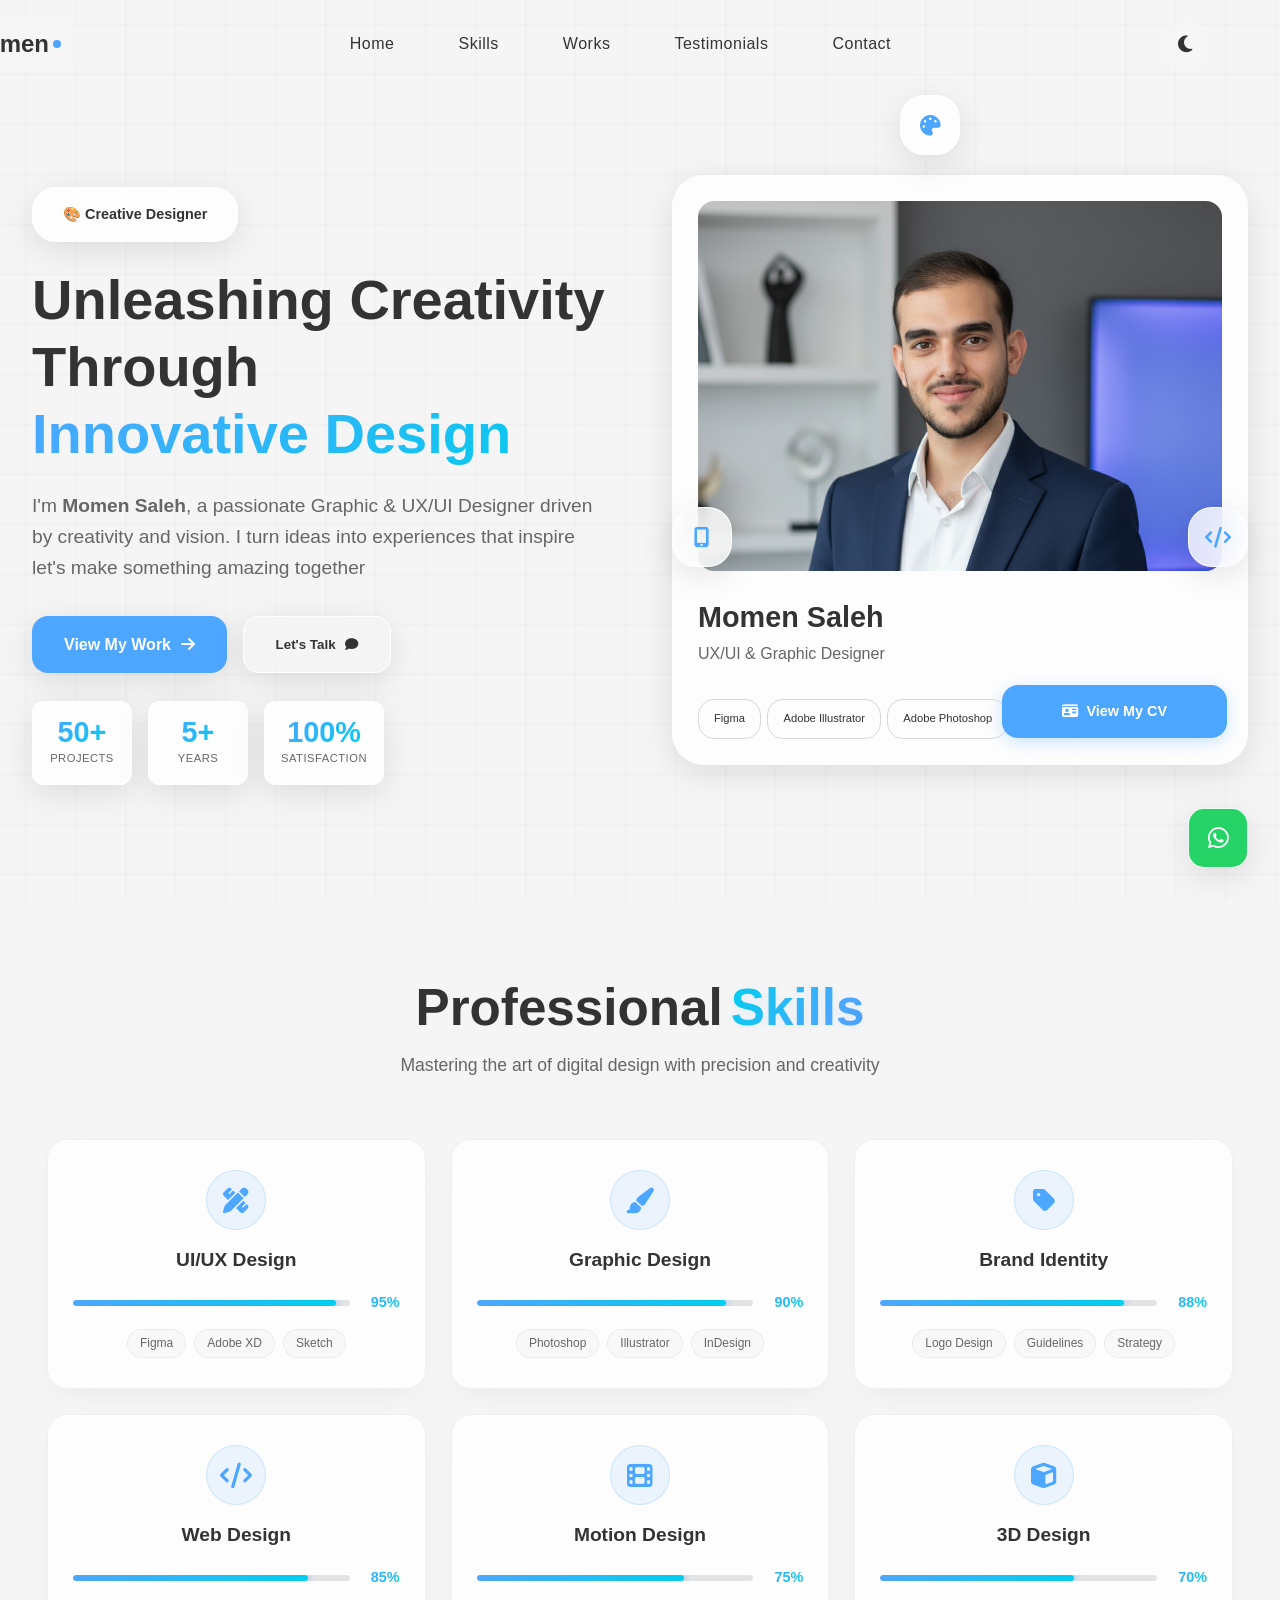
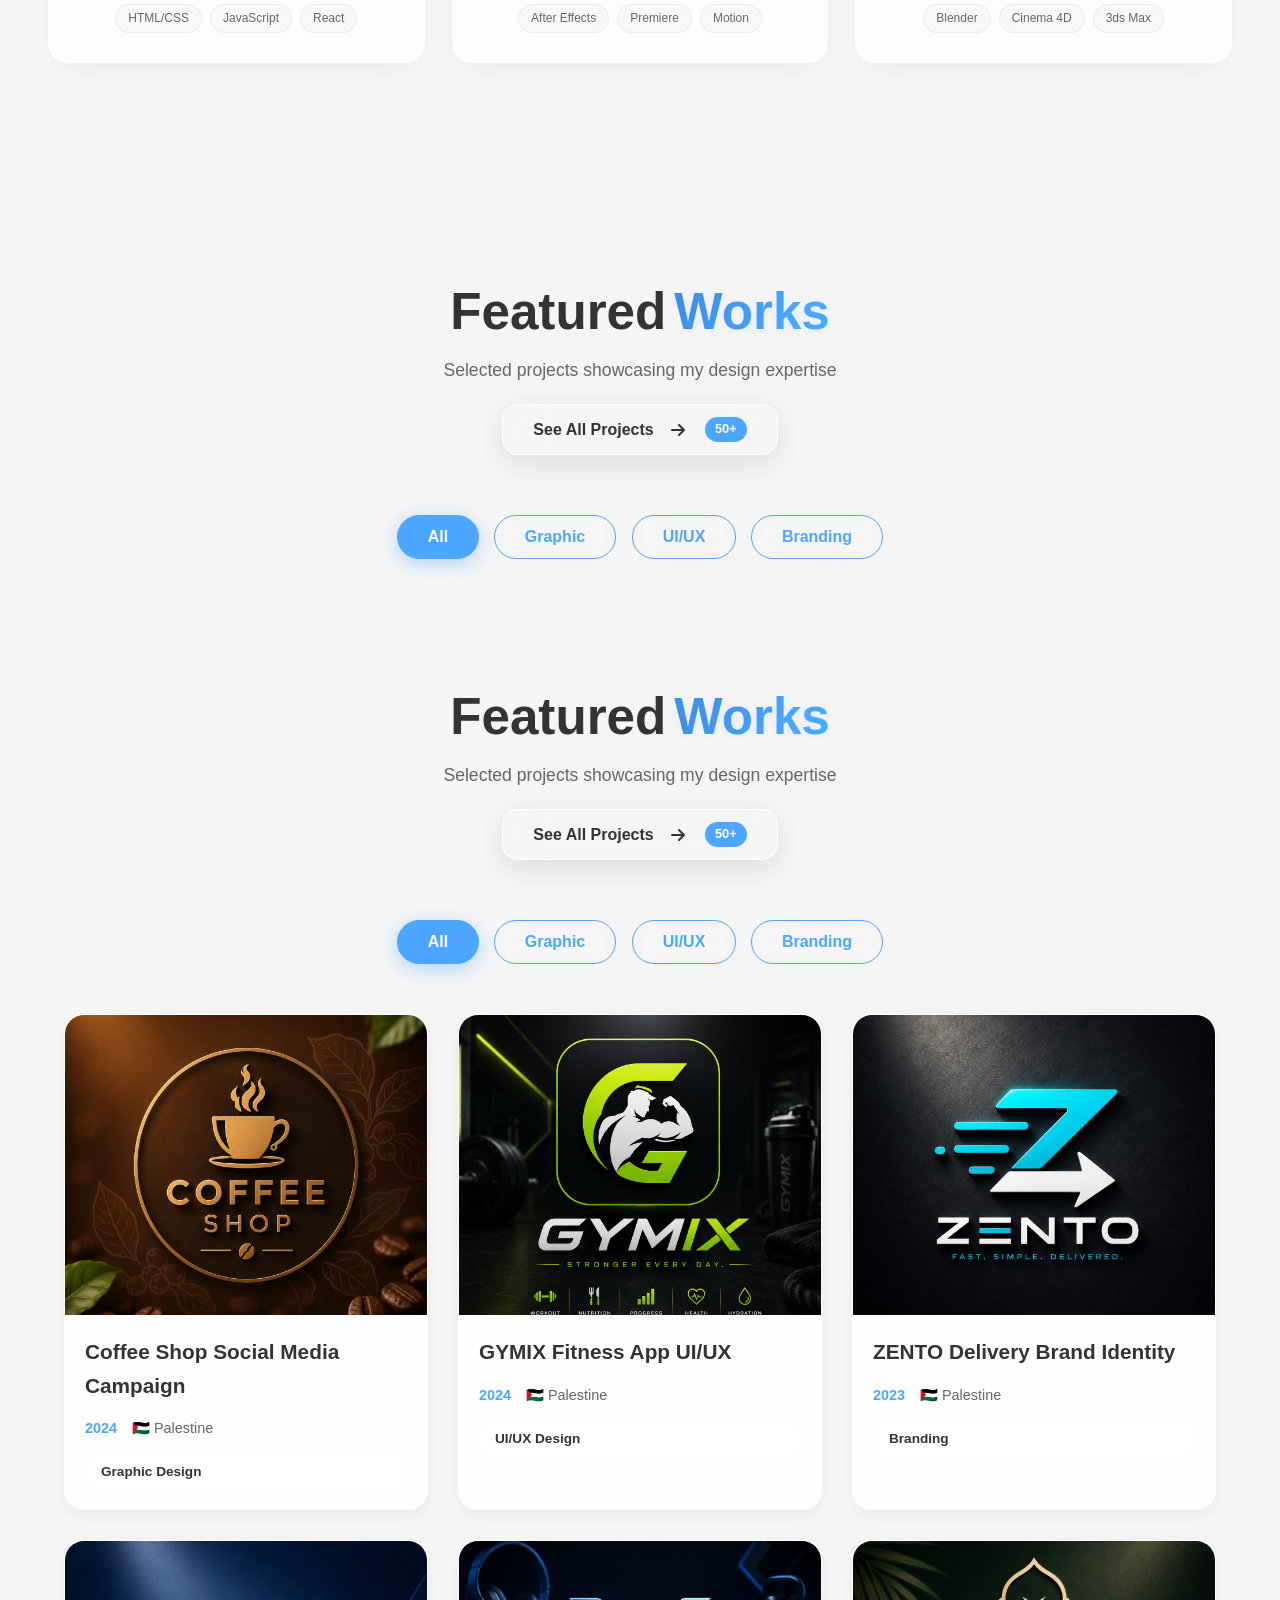
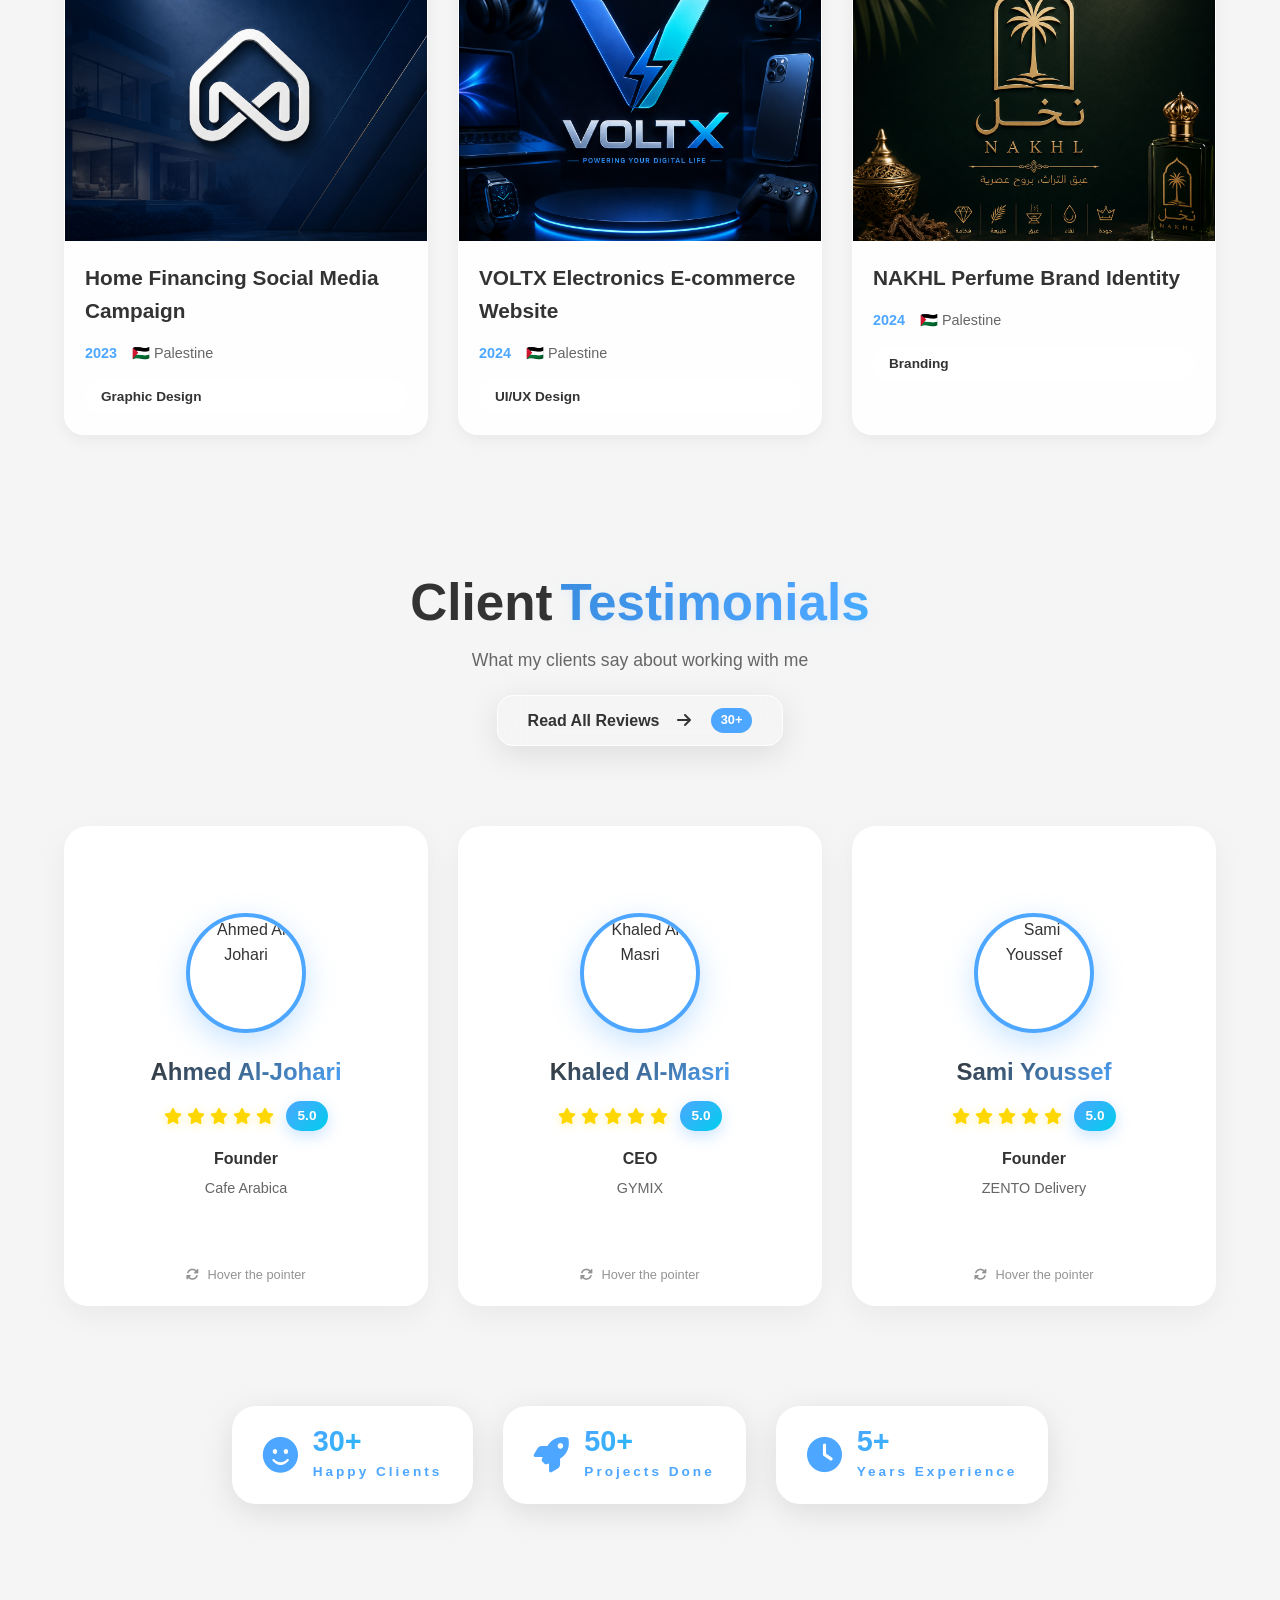
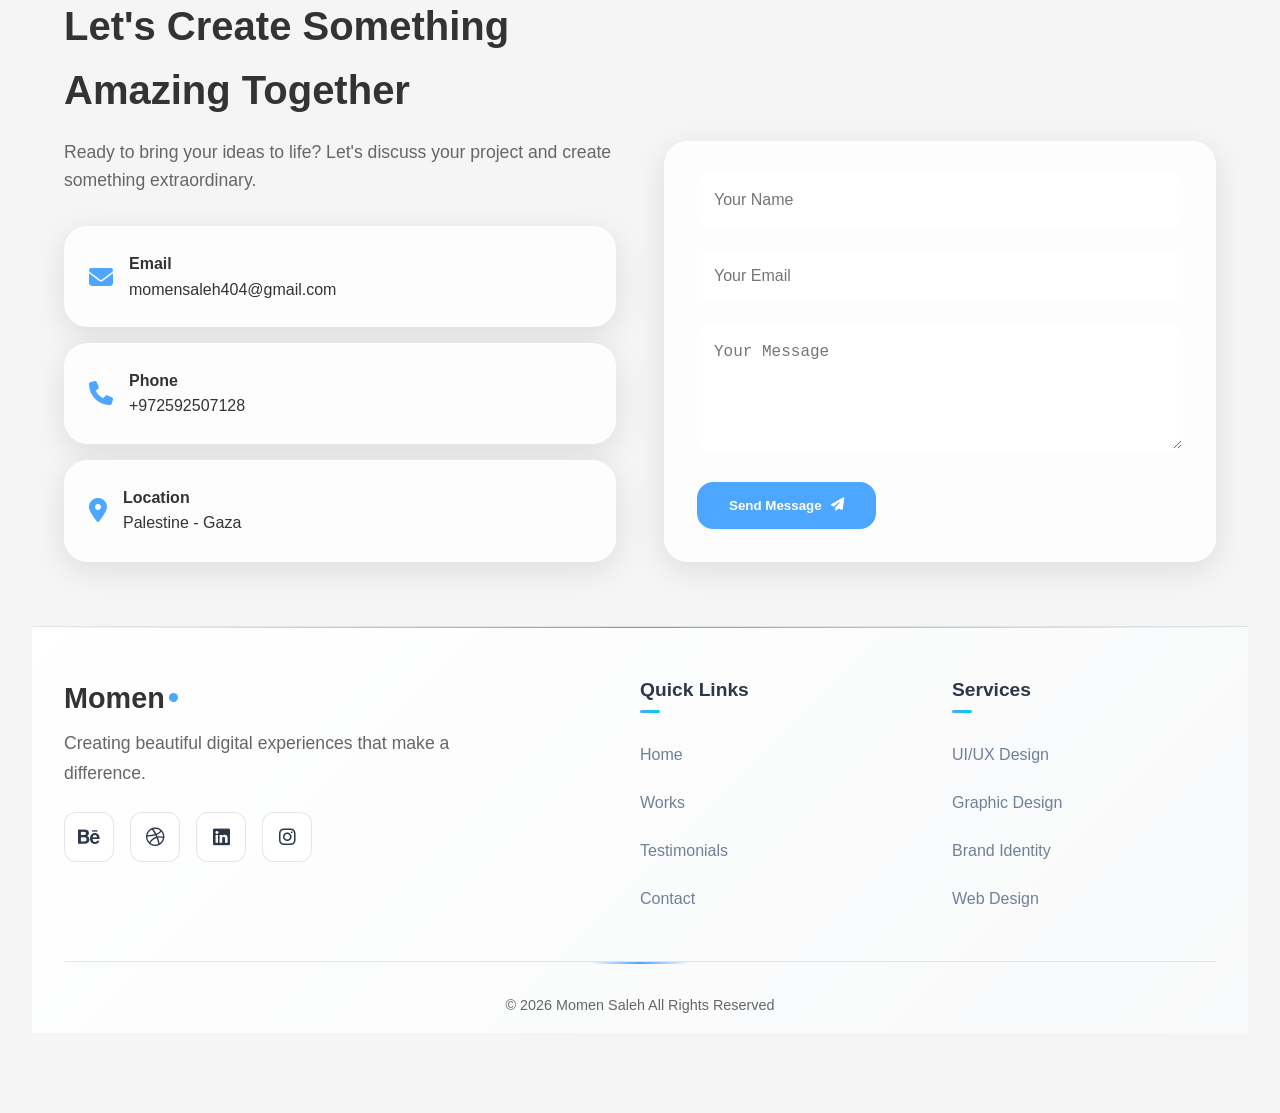
==== index.html @ edfcd42d "Update index.html" ====
<!DOCTYPE html>
<html lang="en">
<head>

    <meta charset="UTF-8">

    <meta name="viewport"
          content="width=device-width, initial-scale=1.0, maximum-scale=5.0, viewport-fit=cover">

    <!-- Primary SEO -->
    <title>Momen Saleh | Graphic Designer & UI/UX Designer in Gaza</title>

    <meta name="description"
          content="Official portfolio of Momen Saleh, a Graphic Designer and UI/UX Designer from Gaza, Palestine, specializing in branding, social media design, web design and mobile application interfaces.">

    <meta name="keywords"
          content="Momen Saleh, مؤمن صالح, Momen Saleh Designer, Graphic Designer Gaza, UI UX Designer Gaza, Web Designer Gaza, Graphic Designer Palestine, مصمم جرافيك غزة, مصمم واجهات مستخدم, تصميم مواقع, تصميم تطبيقات, تصميم هوية بصرية">

    <meta name="author" content="Momen Saleh">

    <meta name="robots"
          content="index, follow, max-image-preview:large">

    <link rel="canonical"
          href="https://momen-portfolio.pages.dev/">

    <!-- Open Graph -->
    <meta property="og:type" content="website">

    <meta property="og:site_name"
          content="Momen Saleh Portfolio">

    <meta property="og:title"
          content="Momen Saleh | Graphic Designer & UI/UX Designer">

    <meta property="og:description"
          content="Explore the portfolio of Momen Saleh, Graphic Designer and UI/UX Designer from Gaza, Palestine.">

    <meta property="og:url"
          content="https://momen-portfolio.pages.dev/">

    <meta property="og:image"
          content="https://momen-portfolio.pages.dev/4.jpg">

    <meta property="og:image:alt"
          content="Momen Saleh Graphic Designer Portfolio">

    <meta property="og:locale"
          content="en_US">

    <!-- Twitter Card -->
    <meta name="twitter:card"
          content="summary_large_image">

    <meta name="twitter:title"
          content="Momen Saleh | Graphic Designer & UI/UX Designer">

    <meta name="twitter:description"
          content="Professional portfolio of Momen Saleh, Graphic Designer and UI/UX Designer from Gaza, Palestine.">

    <meta name="twitter:image"
          content="https://momen-portfolio.pages.dev/4.jpg">

    <!-- Person Structured Data -->
    <script type="application/ld+json">
    {
        "@context": "https://schema.org",
        "@type": "Person",
        "name": "Momen Saleh",
        "alternateName": "مؤمن صالح",
        "url": "https://momen-portfolio.pages.dev/",
        "image": "https://momen-portfolio.pages.dev/4.jpg",
        "jobTitle": "Graphic Designer and UI/UX Designer",
        "description": "Graphic Designer and UI/UX Designer from Gaza, Palestine, specializing in branding, social media design, websites and mobile application interfaces.",
        "address": {
            "@type": "PostalAddress",
            "addressLocality": "Gaza",
            "addressCountry": "PS"
        },
        "knowsAbout": [
            "Graphic Design",
            "UI Design",
            "UX Design",
            "Web Design",
            "Branding",
            "Social Media Design",
            "Mobile App Design"
        ]
    }
    </script>

    <!-- Main CSS -->
    <link rel="stylesheet"
          href="momen.css">

    <!-- Font Awesome -->
    <link rel="stylesheet"
          href="https://cdnjs.cloudflare.com/ajax/libs/font-awesome/6.4.0/css/all.min.css">

    <!-- Mobile Browser Colors -->
    <meta name="theme-color"
          content="#4da6ff">

    <meta name="apple-mobile-web-app-capable"
          content="yes">

    <meta name="apple-mobile-web-app-status-bar-style"
          content="black-translucent">

</head>
<body>

    <!-- Navigation -->
    <nav class="glass-nav">
        <div class="nav-container">
            <button class="hamburger" id="hamburger">
                <span></span><span></span><span></span>
            </button>
            <div class="logo">
                <span class="logo-text">Momen</span>
                <span class="logo-dot"></span>
            </div>
            <ul class="nav-links">
                <li><a href="#home" class="nav-link">Home</a></li>
                <li><a href="#skills" class="nav-link">Skills</a></li>
                <li><a href="#works" class="nav-link">Works</a></li>
                <li><a href="#testimonials" class="nav-link">Testimonials</a></li>
                <li><a href="#contact" class="nav-link">Contact</a></li>
            </ul>
            <div class="nav-actions">
                
                <button class="theme-toggle">
                    <i class="fas fa-moon"></i>
                </button>
            </div>
        </div>
    </nav>

    <!-- Hero Section -->
    <section id="home" class="hero">
        <div class="hero-container">
            <div class="hero-content">
                <div class="hero-badge glass-effect">
                    <span>🎨 Creative Designer</span>
                </div>
                <h1 class="hero-title" style="font-family: var(--font-primary); font-weight: 800; line-height: 1.2;">
                    <span class="title-line">
                        <span class="title-light">Unleashing Creativity Through</span>
                    </span>
                    <span class="title-line">
                        <span class="title-gradient">Innovative Design</span>
                    </span>
                </h1>
                <p class="hero-description">
                    I'm <strong>Momen Saleh</strong>, a passionate Graphic & UX/UI Designer driven by creativity and vision. I turn ideas into experiences that inspire let's make something amazing together
                </p>
                <div class="hero-actions">
                    <a href="#works" class="btn btn-primary glass-effect" data-magnetic="true">
                        <span>View My Work</span>
                        <i class="fas fa-arrow-right"></i>
                    </a>
                    <button class="btn btn-secondary glass-effect">
                        <span>Let's Talk</span>
                        <i class="fas fa-comment"></i>
                    </button>
                </div>
                <div class="hero-stats">
                    <div class="stat glass-effect">
                        <div class="stat-number">50+</div>
                        <div class="stat-label">Projects</div>
                    </div>
                    <div class="stat glass-effect">
                        <div class="stat-number">5+</div>
                        <div class="stat-label">Years</div>
                    </div>
                    <div class="stat glass-effect">
                        <div class="stat-number">100%</div>
                        <div class="stat-label">Satisfaction</div>
                    </div>
                </div>
            </div>
            <div class="hero-visual">
                <div class="profile-card glass-effect">
                    <div class="profile-image">
                        <img src="4.jpg" alt="Momen Saleh">
                        <div class="image-overlay"></div>
                    </div>
                    <div class="profile-info">
                        <h3>Momen Saleh</h3>
                        <p>UX/UI & Graphic Designer</p>
                        <div class="profile-skills">
                            <span class="skill-tag">Figma</span>
                            <span class="skill-tag">Adobe Illustrator</span>
                            <span class="skill-tag">Adobe Photoshop</span>
                        </div>
                    </div>
                    <!-- زر CV -->
                    <a href="cv-page.html" class="cv-corner-btn">
                        <i class="fas fa-id-card"></i>
                        <span class="cv-text">View My CV</span>
                    </a>
                </div>
                <div class="floating-elements">
                    <div class="floating-element element-1 glass-effect">
                        <i class="fas fa-palette"></i>
                    </div>
                    <div class="floating-element element-2 glass-effect">
                        <i class="fas fa-mobile-alt"></i>
                    </div>
                    <div class="floating-element element-3 glass-effect">
                        <i class="fas fa-code"></i>
                    </div>
                </div>
            </div>
        </div>
    </section>

    <!-- ===== Skills Section ===== -->
    <section id="skills" class="skills-elite">
        <div class="container">
            <div class="elite-header section-header">
                <h2 class="elite-title">
                    <span class="title-light">Professional </span>
                    <span class="title-gradient">Skills</span>
                </h2>
                <p class="elite-desc">Mastering the art of digital design with precision and creativity</p>
            </div>

            <div class="elite-grid">
                <!-- Skill 1 - UI/UX -->
                <div class="elite-card" data-aos="fade-up" data-aos-delay="100">
                    <div class="card-inner">
                        <div class="card-icon">
                            <i class="fas fa-pencil-ruler"></i>
                            <div class="icon-ring"></div>
                        </div>
                        <h3>UI/UX Design</h3>
                        <div class="skill-progress">
                            <div class="progress-bar">
                                <div class="progress-fill" style="width: 95%"></div>
                            </div>
                            <span class="progress-text">95%</span>
                        </div>
                        <div class="skill-tools">
                            <span>Figma</span>
                            <span>Adobe XD</span>
                            <span>Sketch</span>
                        </div>
                    </div>
                </div>

                <!-- Skill 2 - Graphic -->
                <div class="elite-card" data-aos="fade-up" data-aos-delay="150">
                    <div class="card-inner">
                        <div class="card-icon">
                            <i class="fas fa-paint-brush"></i>
                            <div class="icon-ring"></div>
                        </div>
                        <h3>Graphic Design</h3>
                        <div class="skill-progress">
                            <div class="progress-bar">
                                <div class="progress-fill" style="width: 90%"></div>
                            </div>
                            <span class="progress-text">90%</span>
                        </div>
                        <div class="skill-tools">
                            <span>Photoshop</span>
                            <span>Illustrator</span>
                            <span>InDesign</span>
                        </div>
                    </div>
                </div>

                <!-- Skill 3 - Branding -->
                <div class="elite-card" data-aos="fade-up" data-aos-delay="200">
                    <div class="card-inner">
                        <div class="card-icon">
                            <i class="fas fa-tag"></i>
                            <div class="icon-ring"></div>
                        </div>
                        <h3>Brand Identity</h3>
                        <div class="skill-progress">
                            <div class="progress-bar">
                                <div class="progress-fill" style="width: 88%"></div>
                            </div>
                            <span class="progress-text">88%</span>
                        </div>
                        <div class="skill-tools">
                            <span>Logo Design</span>
                            <span>Guidelines</span>
                            <span>Strategy</span>
                        </div>
                    </div>
                </div>

                <!-- Skill 4 - Web -->
                <div class="elite-card" data-aos="fade-up" data-aos-delay="250">
                    <div class="card-inner">
                        <div class="card-icon">
                            <i class="fas fa-code"></i>
                            <div class="icon-ring"></div>
                        </div>
                        <h3>Web Design</h3>
                        <div class="skill-progress">
                            <div class="progress-bar">
                                <div class="progress-fill" style="width: 85%"></div>
                            </div>
                            <span class="progress-text">85%</span>
                        </div>
                        <div class="skill-tools">
                            <span>HTML/CSS</span>
                            <span>JavaScript</span>
                            <span>React</span>
                        </div>
                    </div>
                </div>

                <!-- Skill 5 - Motion -->
                <div class="elite-card" data-aos="fade-up" data-aos-delay="300">
                    <div class="card-inner">
                        <div class="card-icon">
                            <i class="fas fa-film"></i>
                            <div class="icon-ring"></div>
                        </div>
                        <h3>Motion Design</h3>
                        <div class="skill-progress">
                            <div class="progress-bar">
                                <div class="progress-fill" style="width: 75%"></div>
                            </div>
                            <span class="progress-text">75%</span>
                        </div>
                        <div class="skill-tools">
                            <span>After Effects</span>
                            <span>Premiere</span>
                            <span>Motion</span>
                        </div>
                    </div>
                </div>

                <!-- Skill 6 - 3D -->
                <div class="elite-card" data-aos="fade-up" data-aos-delay="350">
                    <div class="card-inner">
                        <div class="card-icon">
                            <i class="fas fa-cube"></i>
                            <div class="icon-ring"></div>
                        </div>
                        <h3>3D Design</h3>
                        <div class="skill-progress">
                            <div class="progress-bar">
                                <div class="progress-fill" style="width: 70%"></div>
                            </div>
                            <span class="progress-text">70%</span>
                        </div>
                        <div class="skill-tools">
                            <span>Blender</span>
                            <span>Cinema 4D</span>
                            <span>3ds Max</span>
                        </div>
                    </div>
                </div>
            </div>
        </div>
    </section>
    
<!-- ===== FEATURED WORKS SECTION ===== -->
<section id="works" class="works-section">
    <div class="container">
        <!-- Header مع زر See More -->
        <div class="section-header" style="text-align: center;">
            <h2 class="elite-title">
                <span class="title-light">Featured </span>
                <span class="title-gradient">Works</span>
            </h2>
            <p class="section-subtitle">Selected projects showcasing my design expertise</p>
            
            <!-- زر See More للمشاريع -->
            <div style="margin-top: 20px;">
                <a href="all-projects.html" class="btn btn-secondary glass-effect" style="padding: 12px 30px;">
                    <span>See All Projects</span>
                    <i class="fas fa-arrow-right" style="margin-left: 8px;"></i>
                    <span style="background: var(--primary-color); color: white; padding: 2px 10px; border-radius: 20px; margin-left: 10px; font-size: 0.8rem;">50+</span>
                </a>
            </div>
        </div>

        <!-- Minimal Filter -->
        <div class="works-filter">
            <button class="filter-btn active" data-filter="all">All</button>
            <button class="filter-btn" data-filter="graphic">Graphic</button>
            <button class="filter-btn" data-filter="ui">UI/UX</button>
            <button class="filter-btn" data-filter="branding">Branding</button>
        </div>
            <!-- Clean Grid (6 مشاريع) --><!-- ===== FEATURED WORKS SECTION ===== -->
<section id="works" class="works-section">
    <div class="container">
        <!-- Header مع زر See More -->
        <div class="section-header" style="text-align: center;">
            <h2 class="elite-title">
                <span class="title-light">Featured </span>
                <span class="title-gradient">Works</span>
            </h2>
            <p class="section-subtitle">Selected projects showcasing my design expertise</p>
            
            <!-- زر See More للمشاريع -->
            <div style="margin-top: 20px;">
                <a href="all-projects.html" class="btn btn-secondary glass-effect" style="padding: 12px 30px;">
                    <span>See All Projects</span>
                    <i class="fas fa-arrow-right" style="margin-left: 8px;"></i>
                    <span style="background: var(--primary-color); color: white; padding: 2px 10px; border-radius: 20px; margin-left: 10px; font-size: 0.8rem;">50+</span>
                </a>
            </div>
        </div>

        <!-- Minimal Filter -->
        <div class="works-filter">
            <button class="filter-btn active" data-filter="all">All</button>
            <button class="filter-btn" data-filter="graphic">Graphic</button>
            <button class="filter-btn" data-filter="ui">UI/UX</button>
            <button class="filter-btn" data-filter="branding">Branding</button>
        </div>
        
        <!-- Clean Grid (6 مشاريع) -->
        <div class="works-grid">
            <!-- Project 1 - Coffee Shop -->
            <div class="project-card graphic" data-category="graphic" onclick="window.location.href='project-details.html?id=1'">
                <div class="project-image">
                    <img src="caffe/222.png" alt="Coffee Shop">
                    <div class="project-overlay">
                        <button class="view-btn" onclick="event.stopPropagation(); window.location.href='project-details.html?id=1'">
                            <i class="fas fa-eye"></i>
                        </button>
                    </div>
                </div>
                <div class="project-info">
                    <h3 class="project-title">Coffee Shop Social Media Campaign</h3>
                    <div class="project-meta">
                        <span class="project-year">2024</span>
                        <span class="project-location">🇵🇸 Palestine</span>
                    </div>
                    <span class="project-category">Graphic Design</span>
                </div>
            </div>

            <!-- Project 2 - GYMIX -->
            <div class="project-card ui" data-category="ui" onclick="window.location.href='project-details.html?id=2'">
                <div class="project-image">
                    <img src="projet04/011.png" alt="GYMIX">
                    <div class="project-overlay">
                        <button class="view-btn" onclick="event.stopPropagation(); window.location.href='project-details.html?id=2'">
                            <i class="fas fa-eye"></i>
                        </button>
                    </div>
                </div>
                <div class="project-info">
                    <h3 class="project-title">GYMIX Fitness App UI/UX</h3>
                    <div class="project-meta">
                        <span class="project-year">2024</span>
                        <span class="project-location">🇵🇸 Palestine</span>
                    </div>
                    <span class="project-category">UI/UX Design</span>
                </div>
            </div>

            <!-- Project 3 - ZENTO -->
            <div class="project-card branding" data-category="branding" onclick="window.location.href='project-details.html?id=3'">
                <div class="project-image">
                    <img src="projet06/011.png" alt="ZENTO">
                    <div class="project-overlay">
                        <button class="view-btn" onclick="event.stopPropagation(); window.location.href='project-details.html?id=3'">
                            <i class="fas fa-eye"></i>
                        </button>
                    </div>
                </div>
                <div class="project-info">
                    <h3 class="project-title">ZENTO Delivery Brand Identity</h3>
                    <div class="project-meta">
                        <span class="project-year">2023</span>
                        <span class="project-location">🇵🇸 Palestine</span>
                    </div>
                    <span class="project-category">Branding</span>
                </div>
            </div>

            <!-- Project 4 - Home Financing -->
            <div class="project-card graphic" data-category="graphic" onclick="window.location.href='project-details.html?id=4'">
                <div class="project-image">
                    <img src="projet02/122.png" alt="Home Financing">
                    <div class="project-overlay">
                        <button class="view-btn" onclick="event.stopPropagation(); window.location.href='project-details.html?id=4'">
                            <i class="fas fa-eye"></i>
                        </button>
                    </div>
                </div>
                <div class="project-info">
                    <h3 class="project-title">Home Financing Social Media Campaign</h3>
                    <div class="project-meta">
                        <span class="project-year">2023</span>
                        <span class="project-location">🇵🇸 Palestine</span>
                    </div>
                    <span class="project-category">Graphic Design</span>
                </div>
            </div>

            <!-- Project 5 - VOLTX -->
            <div class="project-card ui" data-category="ui" onclick="window.location.href='project-details.html?id=5'">
                <div class="project-image">
                    <img src="projet05/0011.png" alt="VOLTX">
                    <div class="project-overlay">
                        <button class="view-btn" onclick="event.stopPropagation(); window.location.href='project-details.html?id=5'">
                            <i class="fas fa-eye"></i>
                        </button>
                    </div>
                </div>
                <div class="project-info">
                    <h3 class="project-title">VOLTX Electronics E-commerce Website</h3>
                    <div class="project-meta">
                        <span class="project-year">2024</span>
                        <span class="project-location">🇵🇸 Palestine</span>
                    </div>
                    <span class="project-category">UI/UX Design</span>
                </div>
            </div>

            <!-- Project 6 - NAKHL -->
            <div class="project-card branding" data-category="branding" onclick="window.location.href='project-details.html?id=6'">
                <div class="project-image">
                    <img src="projet03/221.png" alt="NAKHL">
                    <div class="project-overlay">
                        <button class="view-btn" onclick="event.stopPropagation(); window.location.href='project-details.html?id=6'">
                            <i class="fas fa-eye"></i>
                        </button>
                    </div>
                </div>
                <div class="project-info">
                    <h3 class="project-title">NAKHL Perfume Brand Identity</h3>
                    <div class="project-meta">
                        <span class="project-year">2024</span>
                        <span class="project-location">🇵🇸 Palestine</span>
                    </div>
                    <span class="project-category">Branding</span>
                </div>
            </div>
        </div>
    </div>
</section>

<!-- ===== CLIENT TESTIMONIALS SECTION ===== -->
<section id="testimonials" class="testimonials-section">
    <div class="container">
        <!-- Header مع زر See More -->
        <div class="section-header" style="text-align: center;">
            <h2 class="elite-title">
                <span class="title-light">Client </span>
                <span class="title-gradient">Testimonials</span>
            </h2>
            <p class="section-subtitle">What my clients say about working with me</p>
            
            <!-- زر Read All Reviews -->
            <div style="margin-top: 20px;">
                <a href="all-testimonials.html" class="btn btn-secondary glass-effect" style="padding: 12px 30px;">
                    <span>Read All Reviews</span>
                    <i class="fas fa-arrow-right" style="margin-left: 8px;"></i>
                    <span style="background: var(--primary-color); color: white; padding: 2px 10px; border-radius: 20px; margin-left: 10px; font-size: 0.8rem;">30+</span>
                </a>
            </div>
        </div>

        <!-- Flip Cards Grid (3 شهادات) -->
        <div class="testimonials-grid">
            <!-- Client 1 - Coffee Shop Owner -->
            <div class="flip-card">
                <div class="flip-card-inner">
                    <div class="flip-card-front glass-effect">
                        <div class="client-image-large">
                            <img src="https://images.unsplash.com/photo-1507003211169-0a1dd7228f2d?w=200" alt="Ahmed Al-Johari">
                            <div class="image-glow"></div>
                        </div>
                        <h3 class="client-name">Ahmed Al-Johari</h3>
                        <div class="client-rating">
                            <div class="stars">
                                <i class="fas fa-star"></i><i class="fas fa-star"></i><i class="fas fa-star"></i><i class="fas fa-star"></i><i class="fas fa-star"></i>
                            </div>
                            <span class="rating-badge">5.0</span>
                        </div>
                        <div class="client-title">Founder</div>
                        <div class="client-company">Cafe Arabica</div>
                        <div class="flip-hint">
                            <i class="fas fa-sync-alt"></i>
                            <span>Hover the pointer</span>
                        </div>
                    </div>
                    
                    <div class="flip-card-back glass-effect">
                        <div class="back-content">
                            <i class="fas fa-quote-right quote-icon"></i>
                            <p class="testimonial-text">"Momen understood our vision perfectly and designed an identity that exceeded our expectations. Our coffee shop customers love the new warm designs."</p>
                            <div class="testimonial-meta">
                                <span class="year"><i class="far fa-calendar-alt"></i> 2024</span>
                                <span class="location"><i class="fas fa-map-marker-alt"></i> Palestine</span>
                            </div>
                            <div class="project-badge"><i class="fas fa-paint-brush"></i> Coffee Shop Branding</div>
                        </div>
                    </div>
                </div>
            </div>

            <!-- Client 2 - GYMIX Owner -->
            <div class="flip-card">
                <div class="flip-card-inner">
                    <div class="flip-card-front glass-effect">
                        <div class="client-image-large">
                            <img src="https://images.unsplash.com/photo-1500648767791-00dcc994a43e?w=200" alt="Khaled Al-Masri">
                            <div class="image-glow"></div>
                        </div>
                        <h3 class="client-name">Khaled Al-Masri</h3>
                        <div class="client-rating">
                            <div class="stars">
                                <i class="fas fa-star"></i><i class="fas fa-star"></i><i class="fas fa-star"></i><i class="fas fa-star"></i><i class="fas fa-star"></i>
                            </div>
                            <span class="rating-badge">5.0</span>
                        </div>
                        <div class="client-title">CEO</div>
                        <div class="client-company">GYMIX</div>
                        <div class="flip-hint">
                            <i class="fas fa-sync-alt"></i>
                            <span>Hover the pointer</span>
                        </div>
                    </div>
                    
                    <div class="flip-card-back glass-effect">
                        <div class="back-content">
                            <i class="fas fa-quote-right quote-icon"></i>
                            <p class="testimonial-text">"The app Momen designed changed the way our members train. The interface is smooth and the design motivates people to keep going. Highly recommended!"</p>
                            <div class="testimonial-meta">
                                <span class="year"><i class="far fa-calendar-alt"></i> 2026</span>
                                <span class="location"><i class="fas fa-map-marker-alt"></i> Palestine</span>
                            </div>
                            <div class="project-badge"><i class="fas fa-mobile-alt"></i> GYMIX Fitness App</div>
                        </div>
                    </div>
                </div>
            </div>

            <!-- Client 3 - ZENTO Owner -->
            <div class="flip-card">
                <div class="flip-card-inner">
                    <div class="flip-card-front glass-effect">
                        <div class="client-image-large">
                            <img src="https://images.unsplash.com/photo-1472099645785-5658abf4ff4e?w=200" alt="Sami Youssef">
                            <div class="image-glow"></div>
                        </div>
                        <h3 class="client-name">Sami Youssef</h3>
                        <div class="client-rating">
                            <div class="stars">
                                <i class="fas fa-star"></i><i class="fas fa-star"></i><i class="fas fa-star"></i><i class="fas fa-star"></i><i class="fas fa-star"></i>
                            </div>
                            <span class="rating-badge">5.0</span>
                        </div>
                        <div class="client-title">Founder</div>
                        <div class="client-company">ZENTO Delivery</div>
                        <div class="flip-hint">
                            <i class="fas fa-sync-alt"></i>
                            <span>Hover the pointer</span>
                        </div>
                    </div>
                    
                    <div class="flip-card-back glass-effect">
                        <div class="back-content">
                            <i class="fas fa-quote-right quote-icon"></i>
                            <p class="testimonial-text">"The visual identity Momen designed for ZENTO was the key to our success. Customers trust us more and orders have doubled!"</p>
                            <div class="testimonial-meta">
                                <span class="year"><i class="far fa-calendar-alt"></i> 2026</span>
                                <span class="location"><i class="fas fa-map-marker-alt"></i> Palestine</span>
                            </div>
                            <div class="project-badge"><i class="fas fa-tag"></i> ZENTO Brand Identity</div>
                        </div>
                    </div>
                </div>
            </div>
        </div>
        
        <!-- Trust Badges -->
        <div class="trust-badges">
            <div class="badge glass-effect">
                <i class="fas fa-smile"></i>
                <div class="badge-content">
                    <span class="badge-number">30+</span>
                    <span class="badge-text">Happy Clients</span>
                </div>
            </div>
            <div class="badge glass-effect">
                <i class="fas fa-rocket"></i>
                <div class="badge-content">
                    <span class="badge-number">50+</span>
                    <span class="badge-text">Projects Done</span>
                </div>
            </div>
            <div class="badge glass-effect">
                <i class="fas fa-clock"></i>
                <div class="badge-content">
                    <span class="badge-number">5+</span>
                    <span class="badge-text">Years Experience</span>
                </div>
            </div>
        </div>
    </div>
</section>

    <!-- Contact Section -->
    <section id="contact" class="contact">
        <div class="container">
            <div class="contact-content">
                <div class="contact-info">
                    <h2>Let's Create Something Amazing Together</h2>
                    <p>Ready to bring your ideas to life? Let's discuss your project and create something extraordinary.</p>
                    <div class="contact-methods">
                        <div class="contact-method glass-effect">
                            <i class="fas fa-envelope"></i>
                            <div>
                                <h4>Email</h4>
                                <p>momensaleh404@gmail.com</p>
                            </div>
                        </div>
                        <div class="contact-method glass-effect">
                            <i class="fas fa-phone"></i>
                            <div>
                                <h4>Phone</h4>
                                <p>+972592507128</p>
                            </div>
                        </div>
                        <div class="contact-method glass-effect">
                            <i class="fas fa-map-marker-alt"></i>
                            <div>
                                <h4>Location</h4>
                                <p>Palestine - Gaza</p>
                            </div>
                        </div>
                    </div>
                </div>
                <div class="contact-form-container glass-effect">
                    <form class="contact-form" id="contactForm">
                        <div class="form-group">
                            <input type="text" name="from_name" placeholder="Your Name" required>
                        </div>
                        <div class="form-group">
                            <input type="email" name="from_email" placeholder="Your Email" required>
                        </div>
                        <div class="form-group">
                            <textarea name="message" placeholder="Your Message" rows="5" required></textarea>
                        </div>
                        <button type="submit" class="btn btn-primary">
                            <span>Send Message</span>
                            <i class="fas fa-paper-plane"></i>
                        </button>
                    </form>
                </div>
            </div>
        </div>
    </section>

    <!-- Footer -->
    <footer class="footer">
        <div class="container">
            <div class="footer-content">
                <div class="footer-brand">
                    <div class="logoo">
                        <span class="logoo-text">Momen</span>
                        <span class="logoo-dot"></span>
                    </div>
                    <p>Creating beautiful digital experiences that make a difference.</p>
                    <div class="social-links">
                        <a href="#" class="social-link"><i class="fab fa-behance"></i></a>
                        <a href="#" class="social-link"><i class="fab fa-dribbble"></i></a>
                        <a href="#" class="social-link"><i class="fab fa-linkedin"></i></a>
                        <a href="#" class="social-link"><i class="fab fa-instagram"></i></a>
                    </div>
                </div>
                <div class="footer-links">
                    <div class="footer-column">
                        <h4>Quick Links</h4>
                        <ul>
                            <li><a href="#home">Home</a></li>
                            <li><a href="#works">Works</a></li>
                            <li><a href="#testimonials">Testimonials</a></li>
                            <li><a href="#contact">Contact</a></li>
                        </ul>
                    </div>
                    <div class="footer-column">
                        <h4>Services</h4>
                        <ul>
                            <li><a href="#">UI/UX Design</a></li>
                            <li><a href="#">Graphic Design</a></li>
                            <li><a href="#">Brand Identity</a></li>
                            <li><a href="#">Web Design</a></li>
                        </ul>
                    </div>
                </div>
            </div>
            <div class="footer-bottom">
                <p>&copy; 2026 Momen Saleh All Rights Reserved</p>
            </div>
        </div>
    </footer>

    <!-- WhatsApp Float -->
    <a href="https://wa.me/+972592507128" class="whatsapp-float glass-effect" target="_blank">
        <i class="fab fa-whatsapp"></i>
    </a>

    <!-- Lightbox -->
    <div class="lightbox" id="lightbox">
        <div class="lightbox-content">
            <img id="lightboxImage" src="" alt="Full Size">
            <div class="lightbox-close" onclick="closeLightbox()">
                <i class="fas fa-times"></i>
            </div>
            <div class="lightbox-nav">
                <button class="lightbox-btn" onclick="prevImage()"><i class="fas fa-chevron-left"></i></button>
                <button class="lightbox-btn" onclick="nextImage()"><i class="fas fa-chevron-right"></i></button>
            </div>
        </div>
    </div>

    <!-- Template لصفحة التفاصيل -->
    <template id="designDetailsTemplate">
        <div class="design-details-page">
            <div class="design-container">
                <a href="index.html" class="back-button glass-effect">
                    <i class="fas fa-arrow-left"></i>
                    Back to Portfolio
                </a>

                <div class="design-hero">
                    <div class="design-images">
                        <div class="design-image-container glass-effect">
                            <img id="mainDesignImage" src="" alt="Design" class="design-main-image" onclick="openLightbox(this.src)">
                        </div>
                        
                        <div class="design-thumbnails" id="designThumbnails">
                            <!-- سيتم إضافة الصور المصغرة عبر JavaScript -->
                        </div>
                    </div>

                    <div class="design-info">
                        <div class="design-category" id="designCategory"></div>
                        <h1 class="design-title" id="designTitle"></h1>
                        <p class="design-description" id="designDescription"></p>
                        
                        <div class="design-details-grid">
                            <div class="detail-item glass-effect">
                                <div class="detail-label">Client</div>
                                <div class="detail-value" id="designClient"></div>
                            </div>
                            <div class="detail-item glass-effect">
                                <div class="detail-label">Year</div>
                                <div class="detail-value" id="designYear"></div>
                            </div>
                            <div class="detail-item glass-effect">
                                <div class="detail-label">Timeline</div>
                                <div class="detail-value" id="designTimeline"></div>
                            </div>
                            <div class="detail-item glass-effect">
                                <div class="detail-label">Status</div>
                                <div class="detail-value" id="designStatus"></div>
                            </div>
                        </div>

                        <div class="design-tags" id="designTags"></div>

                        <div class="design-actions">
                            <a href="#" class="btn btn-primary" id="livePreviewBtn" target="_blank">
                                <i class="fas fa-eye"></i>
                                Live Preview
                            </a>
                            <button class="btn btn-secondary" onclick="downloadDesign()">
                                <i class="fas fa-download"></i>
                                Download Assets
                            </button>
                            <button class="btn btn-secondary" onclick="shareDesign()">
                                <i class="fas fa-share-alt"></i>
                                Share
                            </button>
                        </div>
                    </div>
                </div>
            </div>
        </div>
     </template>

    <!-- ===== جميع السكريبتات في آخر الصفحة ===== -->
    <script src="https://cdnjs.cloudflare.com/ajax/libs/gsap/3.12.5/gsap.min.js"></script>
    <script src="https://cdnjs.cloudflare.com/ajax/libs/gsap/3.12.5/ScrollTrigger.min.js"></script>
    <script src="https://cdn.jsdelivr.net/npm/@emailjs/browser@3/dist/email.min.js"></script>
    <script src="momen.js"></script>

</body>
</html>
---- momen.css ----
/* Reset and Base Styles */
* {
    margin: 0;
    padding: 0;
    box-sizing: border-box;
}

:root {
    /* الألوان الأساسية */
    --primary-color: #4da6ff;
    --primary-dark: #3a8de0;
    --accent-color: #00ceed;
    --secondary-color: #ffffff;
    
    /* خلفيات */
    --dark-bg: #0a0a0a;
    --dark-card: #1a1a1a;
    --light-bg: #f5f5f5;
    --light-card: #ffffff;
    
    /* نصوص */
    --dark-text: #ffffff;
    --dark-text-secondary: #b0b0b0;
    --light-text: #333333;
    --light-text-secondary: #666666;
    
    /* تأثير الزجاج */
    --glass-bg: rgba(255, 255, 255, 0.1);
    --glass-border: rgba(255, 255, 255, 0.2);
    --glass-shadow: 0 8px 32px rgba(0, 0, 0, 0.3);
    
    /* البوردر راديوس الموحد - تحكم من هنا */
    --border-radius-sm: 0.8rem;
    --border-radius: 0.75rem;
    --border-radius-lg: 1rem;
    --border-radius-xl: 1.5rem;
    --border-radius-2xl: 2rem;
    --border-radius-full: 16px;
    --border-radius-circle: 50%;
    
    /* الانتقالات */
    --transition: all 0.3s cubic-bezier(0.4, 0, 0.2, 1);
}

[data-theme="light"] {
    --bg-color: var(--light-bg);
    --card-bg: var(--light-card);
    --text-color: var(--light-text);
    --text-secondary: var(--light-text-secondary);
    --glass-bg: rgba(255, 255, 255, 0.8);
    --glass-border: rgba(255, 255, 255, 0.9);
    --glass-shadow: 0 8px 32px rgba(0, 0, 0, 0.1);
}

[data-theme="dark"] {
    --bg-color: var(--dark-bg);
    --card-bg: var(--dark-card);
    --text-color: var(--dark-text);
    --text-secondary: var(--dark-text-secondary);
    --glass-bg: rgba(255, 255, 255, 0.1);
    --glass-border: rgba(255, 255, 255, 0.2);
    --glass-shadow: 0 8px 32px rgba(0, 0, 0, 0.3);
}

body {
    font-family: 'Segoe UI', Tahoma, Geneva, Verdana, sans-serif;
    background: var(--bg-color);
    color: var(--text-color);
    overflow-x: hidden;
    transition: var(--transition);
    line-height: 1.6;
}

/* Custom Cursor */
.cursor {
    width: 20px;
    height: 20px;
    border: 2px solid var(--primary-color);
    border-radius: 16%;
    position: fixed;
    pointer-events: none;
    z-index: 9999;
    mix-blend-mode: difference;
    transition: transform 0.1s ease;
}

.cursor-follower {
    width: 40px;
    height: 40px;
    background: var(--primary-color);
    border-radius: 16%;
    position: fixed;
    pointer-events: none;
    z-index: 9998;
    mix-blend-mode: difference;
    opacity: 0.3;
    transition: transform 0.15s ease;
}


/* Glass Effect */
.glass-effect {
    background: var(--glass-bg);
    backdrop-filter: blur(20px);
    -webkit-backdrop-filter: blur(20px);
    border: 1px solid var(--glass-border);
    box-shadow: var(--glass-shadow);
}

/* Navigation */
.glass-nav {
    position: fixed;
    top: 0;
    left: 0;
    width: 100%;
    z-index: 1000;
    padding: 1rem 0;
}

.nav-container {
    max-width: 1200px;
    margin: 0 auto;
    padding: 0 2rem;
    display: flex;
    justify-content: space-between;
    align-items: center;
}

.logo {
    display: flex;
    align-items: center;
    font-size: 1.5rem;
    font-weight: 700;
    margin-left:-24rem;
    color: var(--text-color);
}

.logo-dot {
    width: 8px;
    height: 8px;
    background: var(--primary-color);
    border-radius: 16%;
    margin-left: 4px;
}

.logoo {
    display: flex;
    align-items: center;
    font-size: 1.8rem;
    font-weight: 700;
    margin-left:0rem;
    color: var(--text-color);
}

.logoo-dot {
    width: 9px;
    height: 9px;
    background: var(--primary-color);
    border-radius: 50%;
    margin-left: 4px;
}



.nav-links {
    display: flex;
    list-style: none;
    gap: 2rem;
}

.nav-link {
    color: var(--text-color);
    text-decoration: none;
    font-weight: 600;
    position: relative;
    transition: var(--transition);
}

.nav-link::after {
    content: '';
    position: absolute;
    bottom: -5px;
    left: 0;
    width: 0;
    height: 3px;
    background: var(--primary-color);
    transition: var(--transition);
}

.nav-link:hover::after {
    width: 100%;
}

.theme-toggle {
    background: none;
    border: none;
    color: var(--text-color);
    font-size: 1.2rem;
    cursor: pointer;
    transition: var(--transition);
}

.theme-toggle:hover {
    color: var(--primary-color);
    transform: rotate(30deg);
}

/* Hero Section */
.hero {
    min-height: 100vh;  /* خليها 100vh عشان تاخد ارتفاع كامل */
    display: flex;
    align-items: center;
    position: relative;
    padding: 40px 2rem 0;  /* زود padding-top: 120px */
}
.hero-container {
    max-width: 1300px;
    margin: 0 auto;
    display: grid;
    grid-template-columns: 1fr 1fr;
    gap: 4rem;
    align-items: center;
}

.hero-badge {
    display: inline-block;
    padding: 15px 30px;
    border-radius: 16px;
    margin-bottom: 1rem;
    margin-top: 2rem;
    font-size: 0.9rem;
    font-weight: 600;
    background: var(--glass-bg);
    backdrop-filter: blur(20px);
    -webkit-backdrop-filter: blur(20px);
    border: 1px solid rgba(255, 255, 255, 0.59);
    box-shadow: var(--glass-shadow);
    transition: all 0.4s cubic-bezier(0.25, 0.46, 0.45, 0.94);
    color: var(--text-color);
    position: relative;
    overflow: hidden;
}

.hero-badge:hover {
    background: rgba(255, 255, 255, 0.15);
    border: 1px solid rgba(77, 166, 255, 0.1);
    box-shadow: 
        0 8px 25px rgba(77, 166, 255, 0.1),
        0 0 0 1px rgba(77, 166, 255, 0.1);
    transform: translateY(-3px);
    color: var(--primary-color);
}

/* تأثير اللمعة عند الـ hover */
.hero-badge::before {
    content: '';
    position: absolute;
    top: 0;
    left: -100%;
    width: 100%;
    height: 100%;
    background: linear-gradient(
        90deg,
        transparent,
        rgba(255, 255, 255, 0.4),
        transparent
    );
    transition: left 0.6s ease;
}

.hero-badge:hover::before {
    left: 100%;
}



.hero-title {
    font-size: 3.5rem;
    font-weight: 700;
    line-height: 1.1;
    margin-bottom: 1.5rem;
}

.title-line {
    display: block;
}

.highlight-text {
    background: linear-gradient(135deg, var(--primary-color), var(--accent-color));
    -webkit-background-clip: text;
    -webkit-text-fill-color: transparent;
    background-clip: text;
}

.hero-description {
    font-size: 1.2rem;
    color: var(--text-secondary);
    margin-bottom: 2rem;
    line-height: 1.6;
}

.hero-actions {
    display: flex;
    gap: 1rem;
    margin-bottom: 3rem;
}

.btn {
    display: inline-flex;
    align-items: center;
    gap: 0.6rem;
    padding: 1rem 2rem;
    border: none;
    border-radius: 16px;
    font-weight: 600;
    text-decoration: none;
    cursor: pointer;
    transition: var(--transition);
    position: relative;
    overflow: hidden;
}

.btn::before {
    content: '';
    position: absolute;
    top: 0;
    left: -100%;
    width: 100%;
    height: 100%;
    background: linear-gradient(90deg, transparent, rgba(255,255,255,0.2), transparent);
    transition: left 0.5s;
}

.btn:hover::before {
    left: 100%;
}

.btn-primary {
    background: var(--primary-color);
    color: white;
}

.btn-primary:hover {
    background: var(--primary-dark);
    transform: translateY(-2px);
}

.btn-secondary {
    background: transparent;
    color: var(--text-color);
    border: 1px solid var(--glass-border);
}

.btn-secondary:hover {
    background: var(--glass-bg);
    transform: translateY(-2px);
}

.hero-stats {
    margin-top: -20px;
    display: flex;
    gap: 1rem;
}

.stat {
    padding: 1rem;
    border-radius: 1rem;
    text-align: center;
    min-width: 100px;
}

.stat-number {
    font-size: 1.5rem;
    font-weight: 700;
    color: var(--primary-color);
    margin-bottom: 0.5rem;
}

.stat-label {
    font-size: 0.9rem;
    color: var(--text-secondary);
}

/* Hero Visual */
.hero-visual {
    position: relative;
}

.profile-card {
    border-radius: 16%;
    padding: 25px;
    max-width: 1000px;
    max-height: 1000px;
    margin: 80px auto;
    position: relative;
    z-index: 0;
     transition: all 0.4s cubic-bezier(0.25, 0.46, 0.45, 0.94);
    border: 1px solid transparent; /* لحدود شفافة */
    background: var(--glass-bg);

    
}
.profile-card:hover {
    box-shadow: 
        0 10px 30px rgba(77, 166, 255, 0.6),
        0 0 0 2px rgba(77, 166, 255, 0.3);
    transform: translateY(-3px);
}


/* إصلاح الصورة فقط - بدون تغيير الأبعاد */
.profile-image {
    position: relative;
    border-radius: 12%;
    overflow: hidden;
    margin-bottom: 1.4rem;
    /* الحفاظ على الأبعاد الحالية */
    width: 100%;
    height: 370px; /* البعد الحالي */

    
}

/* ✅ التصحيح: */
.profile-image img {
    width: 100%;
    border-radius: 0; /* بدون % */
    height: 100%;
    object-fit: cover;
    object-position: center top;
    transition: var(--transition);
    display: block;
}

.image-overlay {
    position: absolute;
    top: 0;
    left: 0;
    width: 100%;
    height: 100%;
    background: linear-gradient(
        to bottom,
    );
    pointer-events: none;
}

.profile-info h3 {
    font-size: 1.8rem;
    margin-bottom: 0.1rem;
}

.profile-info p {
    color: var(--text-secondary);
    margin-bottom: 2rem;
}

.profile-skills {
    display: flex;
    gap: 0.4rem;
    flex-wrap: wrap;
}

.skill-tag {
    background: transparent;
    color: var(--text-color);
    border: 1px solid rgba(204, 204, 204, 0.763);
    padding: 10px 15px;
    border-radius: 16%;
    font-size: 0.7rem;
    font-weight: 500;
}

.floating-elements {
    position: absolute;
    top: 0;
    left: 0;
    width: 100%;
    height: 100%;
    pointer-events: none;
}

.floating-element {
    position: absolute;
    width: 60px;
    height: 60px;
    border-radius: 16%;
    display: flex;
    align-items: center;
    justify-content: center;
    font-size: 1.3rem;
    color: var(--primary-color);
    animation: float-element 6s ease-in-out infinite;
    pointer-events: auto;
    cursor: pointer;
}

.element-1 {
    top: 0%;
    right: 50%;
    animation-delay: 0s;
}

.element-2 {
    top: 55%;
    left: 0%;
    animation-delay: -2s;
}

.element-3 {
    top: 55%;
    right: 0%;
    animation-delay: -4s;
}

@keyframes float-element {
    0%, 100% {
        transform: translateY(0) rotate(0deg);
    }
    33% {
        transform: translateY(-20px) rotate(120deg);
    }
    66% {
        transform: translateY(10px) rotate(240deg);
    }
}

/* Sections Common Styles */
.container {
    max-width: 1400px;
    margin: 0 auto;
    padding: 0 2rem;
}

.section {
    padding: 1rem 0;
}

.section-header {
    text-align: center;
    margin-bottom: 1rem;
}

.section-title {
    margin-top: 3rem;
    font-size: 3rem;
    font-weight: 700;
    margin-bottom: 1rem;
    background: linear-gradient(135deg, var(--primary-color), var(--accent-color));
    -webkit-background-clip: text;
    -webkit-text-fill-color: transparent;
    background-clip: text;
}

.section-subtitle {
    font-size: 1.2rem;
    color: var(--text-secondary);
}

/* تحسينات السكرول الأفقي الاحترافي */
.works-category {
    margin-bottom: 1rem;
    position: relative;
}

.category-header {
    display: flex;
    justify-content: space-between;
    align-items: center;
    margin-bottom: 0rem;
    padding: 0 1rem;
}

.category-title {
    font-size: 2rem;
    font-weight: 700;
    background: linear-gradient(135deg, var(--primary-color), var(--accent-color));
    -webkit-background-clip: text;
    -webkit-text-fill-color: transparent;
    background-clip: text;
}

.category-controls {
    display: flex;
    gap: 0.5rem;
}

.category-btn {
    background: var(--glass-bg);
    border: 1px solid var(--glass-border);
    color: var(--text-color);
    width: 45px;
    height: 45px;
    border-radius: 16%;
    display: flex;
    align-items: center;
    justify-content: center;
    cursor: pointer;
    transition: var(--transition);
    backdrop-filter: blur(10px);
}

.category-btn:hover {
    background: var(--primary-color);
    color: white;
    transform: scale(1.1);
    box-shadow: 0 5px 15px rgba(77, 166, 255, 0.3);
}

.category-btn:active {
    transform: scale(0.95);
}

.works-scroll-container {
    position: relative;
    overflow: hidden;
    padding: 0rem 0;
}

.works-scroll {
    display: flex;
    gap: 2rem;
    overflow-x: auto;
    scroll-behavior: smooth;
    padding: 2rem 1rem;
    scrollbar-width: none;
    -ms-overflow-style: none;
    cursor: grab;
}

.works-scroll:active {
    cursor: grabbing;
}

.works-scroll::-webkit-scrollbar {
    display: none;
}

/* تحسينات كروت الأعمال */
.work-card {
    flex: 0 0 390px;
    border-radius: 2rem;
    overflow: hidden;
    transition: all 0.4s cubic-bezier(0.25, 0.46, 0.45, 0.94);
    position: relative;
    background: var(--card-bg);
    border: 1px solid var(--glass-border);
      box-shadow: var(--glass-shadow);
    overflow: hidden;
        border-color:  solid  5px white;

}


.work-card:hover {
     box-shadow: 
        0 10px 30px rgba(77, 166, 255, 0.6),
        0 0 0 2px rgba(77, 166, 255, 0.3);
    transform: translateY(-3px);
    border-color: rgba(77, 166, 255, 0.7) !important; /* يظهر إلى 50% */
}

.work-image {
    width: 100%;
    height: 270px;
    object-fit: cover;
    transition: all 0.7s ease;
}

.work-card:hover .work-image {
    transform: scale(1.09);
    filter: brightness(1.1);
}

.work-content {
    padding: 1rem;
    position: absolute;
    bottom: 0;
    left: 0;
    width: 100%;
    background: linear-gradient(
        transparent 0,
        rgba(23, 23, 23, 0.8) 50%,
        rgba(23, 23, 23, 0.8) 100%
    );
    color: white;
    transform: translateY(100%);
    transition: all 0.5s cubic-bezier(0.25, 0.46, 0.45, 0.94);
}

.work-card:hover .work-content {
    transform: translateY(0);
    box-shadow: 20px #0a0a0a;
}

.work-content h3 {
    font-size: 1.3rem;
    margin-bottom: 0rem;
    font-weight: 600;
}

.work-content p {
    font-size: 0.9rem;
    opacity: 0.9;
    margin-bottom: 1rem;
}

.work-tags {
    display: flex;
    gap: 0.5rem;
    flex-wrap: wrap;
}

.work-tag {
    background: var(--primary-color);
    color: white;
    padding: 0.3rem 0.8rem;
    border-radius: 16px;
    font-size: 0.8rem;
    font-weight: 500;
}

/* مؤشر التقدم */
.scroll-progress {
    width: 100%;
    height: 10px;
    background: var(--glass-bg);
    border-radius: 16px;
    margin-top: 1rem;
    overflow: hidden;
}

.progress-bar {
    height: 100%;
    background: linear-gradient(90deg, var(--primary-color), var(--accent-color));
    border-radius: 16px;
    width: 0%;
    transition: width 0.3s ease;
}

/* تأثيرات الإضاءة */
.work-card::before {
    content: '';
    position: absolute;
    top: 0;
    left: 0;
    right: 0;
    height: 1px;
    background: linear-gradient(90deg, 
        transparent, 
        var(--primary-color), 
        transparent
    );
    opacity: 0;
    transition: opacity 0.3s ease;
}

.work-card:hover::before {
    opacity: 1;
}

/* تحسينات للجوال */
@media (max-width: 768px) {
    .work-card {
        flex: 0 0 320px;
    }
    
    .category-title {
        font-size: 1.6rem;
    }
    
    .works-scroll {
        gap: 1.5rem;
        padding: 1.5rem 1rem;
    }
}

/* تأثيرات دخول متقدمة */
@keyframes slideInFromBottom {
    from {
        opacity: 0;
        transform: translateY(50px);
    }
    to {
        opacity: 1;
        transform: translateY(0);
    }
}

.work-card {
    animation: slideInFromBottom 0.6s ease forwards;
}

.work-card:nth-child(2) { animation-delay: 0.1s; }
.work-card:nth-child(3) { animation-delay: 0.2s; }
.work-card:nth-child(4) { animation-delay: 0.3s; }
.work-card:nth-child(5) { animation-delay: 0.4s; }
.work-card:nth-child(6) { animation-delay: 0.5s; }

    /* Testimonials Section */
    .testimonials-slider {
        position: relative;
        max-width: 900px;
        margin: 0px auto;
    }

    .slider-container {
        display: flex;
        overflow: hidden;
        border-radius: 2rem;
    }

    .testimonial-card {
        min-width: 100%;
        padding: 7rem;
        text-align: center;
    }

    .testimonial-content {
        font-size: 1.2rem;
        font-style:normal;
        margin-bottom: 2rem;
        line-height: 1.3;
    }

    .testimonial-author {
        display: flex;
        align-items: center;
        justify-content: center;
        gap: 1rem;
        margin-bottom: 2rem;
    }

    .author-image {
        width: 60px;
        height: 60px;
        border-radius: 16%;
        object-fit: cover;
        border: 3px solid var(--primary-color);
    }

    .author-info h4 {
        font-size: 1.1rem;
        margin-bottom: 0.0rem;
        text-align: left;
    }

    .author-info p {
        color: var(--text-secondary);
        font-size: 0.9rem;
    }

    .slider-controls {
        position: absolute;
        top: 50%;
        left: 30px;
        right: 30px;
        display: flex;
        justify-content: space-between;
        transform: translateY(-50%);
        pointer-events: none;
    }

    .slider-btn {
        background: var(--glass-bg);
        border: 1px solid var(--glass-border);
        color: var(--text-color);
        width: 50px;
        height: 50px;
        border-radius: 16%;
        display: flex;
        align-items: center;
        justify-content: center;
        cursor: pointer;
        transition: var(--transition);
        pointer-events: all;
        backdrop-filter: blur(10px);
    }

    .slider-btn:hover {
        background: var(--primary-color);
        color: white;
        transform: scale(1.1);
    }

/* Contact Section */
.contact-content {
    display: grid;
    grid-template-columns: 1fr 1fr;
    gap: 3rem;
    align-items: end;
    margin-top: 80px;
}

.contact-info h2 {
    font-size: 2.5rem;
    margin-bottom: 1rem;
}

.contact-info > p {
    font-size: 1.1rem;
    color: var(--text-secondary);
    margin-bottom: 2rem;
}

.contact-methods {
    display: flex;
    flex-direction: column;
    gap: 1rem;
}

.contact-method {
    display: flex;
    align-items: center;
    gap: 1rem;
    padding: 1.5rem;
    border-radius: 1rem;
    transition: var(--transition);
}

.contact-method:hover {
    transform: translateX(10px);
}

.contact-method i {
    font-size: 1.5rem;
    color: var(--primary-color);
}

.contact-form-container {
    padding: 2rem;
    border-radius: 2rem;
}

.form-group {
    margin-bottom: 1.5rem;
}

.form-group input,
.form-group textarea {
    width: 100%;
    padding: 1rem;
    border: 1px solid var(--glass-border);
    border-radius: 1rem;
    background: var(--glass-bg);
    color: var(--text-color);
    font-size: 1rem;
    transition: var(--transition);
    backdrop-filter: blur(10px);
}

.form-group input:focus,
.form-group textarea:focus {
    outline: none;
    border-color: var(--primary-color);
    transform: scale(1.02);
}

.form-group textarea {
    resize: vertical;
    min-height: 120px;
}

/* Footer */
.footer {
    background: var(--card-bg);
    padding: 4rem 0 0rem;
    margin-top: 4rem;
}

.footer-content {
    display: grid;
    grid-template-columns: 2fr 1fr 1fr;
    gap: 3rem;
    margin-bottom: 3rem;
}

.footer-brand p {
    color: var(--text-secondary);
    margin: 1rem 0;
}

.social-links {
    display: flex;
    gap: 1rem;
}

.social-link {
    display: flex;
    align-items: center;
    justify-content: center;
    width: 40px;
    height: 40px;
    background: var(--glass-bg);
    border-radius: 16%;
    color: var(--text-color);
    text-decoration: none;
    transition: 0.9s ease;
}

.social-link:hover {
    background: var(--primary-color);
    color: white;
    transform: translateY(-3px);
}

.footer-column h4 {
    margin-bottom: 1rem;
    color: var(--text-color);
}

.footer-column ul {
    list-style: none;
}

.footer-column ul li {
    margin-bottom: 0.5rem;
}

.footer-column ul li a {
    color: var(--text-secondary);
    text-decoration: none;
    transition: var(--transition);
}

.footer-column ul li a:hover {
    color: var(--primary-color);
}

.footer-bottom {
    text-align: center;
    padding-top: 2rem;
    border-top: 1px solid var(--glass-border);
    color: var(--text-secondary);
}

/* WhatsApp Float */
.whatsapp-float {
    position: fixed;
    bottom: 2rem;
    right: 2rem;
    width: 60px;
    height: 60px;
    background: #25D366;
    color: white;
    border-radius: 50%;
    display: flex;
    align-items: center;
    justify-content: center;
    font-size: 1.5rem;
    text-decoration: none;
    z-index: 1000;
    transition: var(--transition);
    animation: pulse 2s infinite;
}

.whatsapp-float:hover {
    transform: scale(1.1);
    box-shadow: 0 10px 25px rgba(37, 211, 102, 0.4);
}

@keyframes pulse {
    0% {
        box-shadow: 0 0 0 0 rgba(37, 211, 102, 0.7);
    }
    70% {
        box-shadow: 0 0 0 15px rgba(37, 211, 102, 0);
    }
    100% {
        box-shadow: 0 0 0 0 rgba(37, 211, 102, 0);
    }
}

/* Responsive Design */
@media (max-width: 768px) {
    .hero-container {
        grid-template-columns: 1fr;
        text-align: center;
        gap: 2rem;
    }

    .hero-title {
        font-size: 2.5rem;
    }

    .hero-actions {
        justify-content: center;
        flex-wrap: wrap;
    }

    .hero-stats {
        justify-content: center;
    }

    .contact-content {
        grid-template-columns: 1fr;
    }

    .footer-content {
        grid-template-columns: 1fr;
        gap: 2rem;
    }

    .nav-links {
        display: none;
    }

    .floating-elements {
        display: none;
    }

    .work-card {
        flex: 0 0 280px;
    }
    
    .category-title {
        font-size: 1.5rem;
    }

    /* ===== إضافة التكبير هنا ===== */
    /* تكبير عنوان Hero */
    .hero-title {
        font-size: 3rem !important;
    }
    
    .hero-title .title-light,
    .hero-title .title-gradient {
        font-size: 2.5rem;
    }
    
    /* تكبير Professional Skills */
    .elite-title {
        font-size: 2.8rem !important;
    }
    
    /* تكبير عناوين الأقسام */
    .section-title {
        font-size: 2.3rem !important;
    }
    
    /* تكبير الأرقام */
    .stat-number {
        font-size: 2rem !important;
    }
    
    /* تكبير الوصف */
    .hero-description {
        font-size: 1.2rem !important;
    }
}

@media (max-width: 480px) {
    .hero-title {
        font-size: 2.4rem !important;
    }
    
    .elite-title {
        font-size: 2.2rem !important;
    }
    
    .section-title {
        font-size: 2.2rem !important;
    }
    
    .hero-description {
        font-size: 1.1rem !important;
    }
}

/* إرجاع الماوس الطبيعي */
* {
    cursor: auto !important;
}

body {
    cursor: default;
}

/* ماوس طبيعي للعناصر التفاعلية */
a, button, .nav-link, .btn, .slider-btn, .floating-element, 
.work-card, .social-link, .theme-toggle, input, textarea, select {
    cursor: pointer !important;
}

/* تأثيرات hover طبيعية */
a:hover, button:hover, .nav-link:hover, .btn:hover, 
.slider-btn:hover, .floating-element:hover, .work-card:hover, 
.social-link:hover, .theme-toggle:hover {
    transform: translateY(-2px);
    transition: all 0.3s ease;
}

/* ===== نظام البوردر راديوس الموحد ===== */
.glass-effect, .profile-card, .work-card,
.testimonial-card, .contact-method,
.contact-form-container, .stat,
.hero-badge, .form-group input,
.form-group textarea, .floating-element {
    border-radius: var(--border-radius-xl) !important;
}

.profile-card, .work-card, .testimonial-card {
    border-radius: var(--border-radius-2xl) !important;
}

.btn, .skill-tag, .work-tag, .social-link,
.theme-toggle, .slider-btn, .category-btn,
.whatsapp-float, .logo-dot {
    border-radius: var(--border-radius-full) !important;
}

.cursor, .cursor-follower, .author-image {
    border-radius: var(--border-radius-circle) !important;
}

.profile-image, .work-image {
    border-radius: var(--border-radius-lg) !important;
}

.stat {
    border-radius: var(--border-radius) !important;
}

.form-group input, .form-group textarea {
    border-radius: var(--border-radius) !important;
}

.work-image {
    height: 300px !important;
    min-height: 300px !important;
    object-fit: cover !important;
    object-position: center center !important;
}

.author-image {
    width: 60px !important;
    height: 60px !important;
    object-fit: cover !important;
    object-position: center center !important;
}

/* حماية إضافية */
img:not(.cursor):not(.cursor-follower) {
    max-width: 100% !important;
    display: block !important;
}
/* ===== تصميم الهيدر والزر الجديد ===== */
.profile-header {
    display: flex;
    justify-content: space-between;
    align-items: flex-start;
    margin-bottom: 1rem;
}

.profile-title {
    flex: 1;
}

.profile-title h3 {
    margin-bottom: 0.25rem;
}

.profile-title p {
    color: var(--text-secondary);
    margin-bottom: 0;
}



/* زر الـ CV في الزاوية اليمين */

.btn-cv {
    display: inline-flex;
    align-items: center;
    gap: 0.9rem;
    padding: 0.75rem 1.5rem;
    background: var(--primary-color);
    color: white;
    text-decoration: none;
    border-radius: var(--border-radius-full);
    font-weight: 600;
    font-size: 0.9rem;
    transition: all 0.4s cubic-bezier(0.25, 0.46, 0.45, 0.94);
    position: relative;
    overflow: hidden;
    white-space: nowrap;
    border: none;
    cursor: pointer;
}

/* تأثير اللمعة */
.btn-cv::before {
    content: '';
    position: absolute;
    top: 0;
    left: -100%;
    width: 100%;
    height: 100%;
    background: linear-gradient(90deg, transparent, rgba(255,255,255,0.3), transparent);
    transition: left 0.6s ease;
}

.btn-cv:hover::before {
    left: 100%;
}

/* تأثير الهفر */
.btn-cv:hover {
    background: var(--primary-dark);
    transform: translateY(-2px);
    box-shadow: 0 8px 20px rgba(77, 166, 255, 0.4);
}

/* تحريك الأيقونة */
.btn-cv i {
    transition: transform 0.3s ease;
}

.btn-cv:hover i {
    transform: translateY(-1px);
}

/* تأثير النبض */
@keyframes cv-pulse {
    0%, 100% { 
        transform: translateY(-2px) scale(1);
        box-shadow: 0 8px 20px rgba(77, 166, 255, 0.4);
    }
    50% { 
        transform: translateY(-2px) scale(1.05);
        box-shadow: 0 10px 25px rgba(77, 166, 255, 0.6);
    }
}

.btn-cv:hover {
    animation: cv-pulse 1.5s ease-in-out infinite;
}   

/* زر تحميل CV في زاوية الكارد مع النص */
.cv-corner-btn {
    position: absolute;
    bottom: 26px;
    right: 20px;
    background: var(--primary-color);
    color: white;
    border-radius: 16px;
    display: flex;
    align-items: center;
    gap: 8px;
    text-decoration: none;
    transition: all 0.3s ease;
    box-shadow: 0 4px 15px rgba(77, 166, 255, 0.3);
    z-index: 3;
    padding: 15px 60px;
}

.cv-corner-btn i {
    font-size: 0.9rem; /* تصغير الأيقونة */
}

.cv-text {
    font-size: 0.9rem;
    font-weight: 600;
    white-space: nowrap;
}

.cv-corner-btn:hover {
    transform: translateY(-2px);
    background: rgba(0, 128, 255, 0.847);
    box-shadow: 0 6px 20px rgba(77, 166, 255, 0.5);
}

/* تأثير النبض الخفيف */
@keyframes cv-pulse {
    0%, 100% { transform: translateY(0); }
    50% { transform: translateY(-2px); }
}

.cv-corner-btn:hover {
    animation: cv-pulse 1.5s infinite;
}


/* تطبيق تأثير الهفر على كل الكاردات ما عدا Featured Works */
.profile-card:hover,
.contact-method:hover,
.contact-form-container:hover,
.stat:hover,
.hero-badge:hover,
.floating-element:hover {
    box-shadow: 
        0 10px 30px rgba(77, 166, 255, 0.4),
        0 0 0 2px rgba(77, 166, 255, 0.4);
    transform: translateY(-3px);
}

/* انتقال سلس لجميع العناصر ما عدا work-card */
.profile-card,
.testimonial-card,
.contact-method,
.contact-form-container,
.stat,
.hero-badge,
.floating-element {
    transition: all 0.7s cubic-bezier(0.25, 0.46, 0.45, 0.94) !important;
}

/* ===== الخلفية الشبكية الاحترافية ===== */
body::before {
  content: "";
  position: fixed;
  top: 0;
  left: 0;
  width: 100%;
  height: 100%;
  z-index: -1;
  pointer-events: none;
  background-image:
    linear-gradient(0deg, transparent 24%, var(--grid-color) 25%, var(--grid-color) 26%, transparent 27%, transparent 74%, var(--grid-color) 75%, var(--grid-color) 76%, transparent 77%, transparent),
    linear-gradient(90deg, transparent 24%, var(--grid-color) 25%, var(--grid-color) 26%, transparent 27%, transparent 74%, var(--grid-color) 75%, var(--grid-color) 76%, transparent 77%, transparent);
  background-size: 100px 100px;
  transition: opacity 0.7s ease;
  opacity: 0.3; /* شفافية خفيفة */
}

/* لون الشبكة لكل مود */
[data-theme="light"] {
  --grid-color: rgba(0, 0, 0, 0.06);
}

[data-theme="dark"] {
  --grid-color: rgb(255, 255, 255, 0.2);
}

/* أضف هذا الكود في CSS */
.fade-in {
    opacity: 0;
    transform: translateY(30px);
    transition: all 0.7s ease;
}

.fade-in.visible {
    opacity: 1;
    transform: translateY(0);
}

.stagger-animation > * {
    opacity: 0;
    transform: translateY(30px);
    transition: all 0.7s ease;
}

.stagger-animation.visible > * {
    opacity: 1;
    transform: translateY(0);
}

.stagger-animation.visible > *:nth-child(1) { transition-delay: 0.1s; }
.stagger-animation.visible > *:nth-child(2) { transition-delay: 0.2s; }
.stagger-animation.visible > *:nth-child(3) { transition-delay: 0.3s; }



/* ===== تحسينات الفوتر الجديدة والمحسنة ===== */
.footer {
    padding: 3rem 0 1rem !important;
    margin-top: 4rem !important;
    background: linear-gradient(135deg, var(--card-bg) 0%, rgba(26, 26, 26, 0.95) 100%) !important;
    border-top: 1px solid var(--glass-border);
    position: relative;
}

.footer::before {
    content: '';
    position: absolute;
    top: 0;
    left: 0;
    right: 0;
    height: 1px;
    background: linear-gradient(90deg, 
        transparent, 
        var(--primary-color), 
        transparent
    );
}

.footer-content {
    display: grid !important;
    grid-template-columns: 2fr 1fr 1fr !important;
    gap: 3rem !important;
    margin-bottom: 2rem !important;
    text-align: left;
    align-items: start;
}

.footer-brand {
    text-align: left;
}

.footer-brand .logo {
    justify-content: flex-start;
    margin-bottom: 1rem;
    font-size: 2rem;
}

.footer-brand p {
    font-size: 1.1rem; 
    margin: 0.5rem 0 1.5rem 0 !important;
    color: var(--text-secondary) !important;
    line-height: 1.7;
    max-width: 400px;
    font-weight: 300;
}

/* تحسين أيقونات السوشال ميديا */
.social-links {
    display: flex;
    gap: 1rem;
    justify-content: flex-start;
}

.social-link {
    width: 50px !important;
    height: 50px !important;
    background: var(--glass-bg) !important;
    border: 1px solid var(--glass-border) !important;
    color: var(--text-color) !important;
    text-decoration: none;
    border-radius: 12px !important;
    display: flex !important;
    align-items: center;
    justify-content: center;
    transition: all 0.4s cubic-bezier(0.4, 0, 0.2, 1);
    font-size: 1.2rem;
    position: relative;
    overflow: hidden;
}

.social-link::before {
    content: '';
    position: absolute;
    top: 0;
    left: -100%;
    width: 100%;
    height: 100%;
    background: linear-gradient(90deg, transparent, rgba(255,255,255,0.3), transparent);
    transition: left 0.8s;
}

.social-link:hover::before {
    left: 100%;
}

.social-link:hover {
    transform: translateY(-5px) scale(1.1);
    box-shadow: 0 15px 30px rgba(77, 166, 255, 0.4);
    color: white;
}

/* تخصيص ألوان لكل منصة */
.social-link:nth-child(1):hover { 
    background: #1769ff !important; 
    border-color: #ffffff !important;
    color: white !important
} /* Behance */
.social-link:nth-child(2):hover { 
    background: #ea4c89 !important; 
    border-color: #ffffff !important;
    color: white !important
} /* Dribbble */
.social-link:nth-child(3):hover { 
    background: #0091df !important; 
    border-color: #ffffff !important;
    color: white !important
} /* LinkedIn */
.social-link:nth-child(4):hover { 
    background: linear-gradient(45deg, #f09433, #e6683c, #dc2743, #cc2366, #bc1888) !important; 
    border-color: #ffffff !important;
    color: white !important
} /* Instagram */

.footer-links {
    display: contents;
}

.footer-column h4 {
    font-size: 1.2rem !important;
    margin-bottom: 1.5rem !important;
    color: var(--text-color) !important;
    font-weight: 600;
    position: relative;
    padding-bottom: 0.5rem;
}

.footer-column h4::after {
    content: '';
    position: absolute;
    bottom: 0;
    left: 0;
    width: 20px;
    height: 3px;
    background: linear-gradient(90deg, var(--primary-color), var(--accent-color));
    border-radius: 3px;
    transition: width 0.8s ease;
}

.footer-column:hover h4::after {
    width: 70px;
}

.footer-column ul {
    padding: 0 !important;
    list-style: none;
}

.footer-column ul li {
    margin-bottom: 0.8rem !important;
}

.footer-column ul li a {
    font-size: 1rem !important;
    color: var(--text-secondary) !important;
    text-decoration: none;
    transition: all 0.7s ease;
    display: block;
    padding: 0.3rem 0;
    position: relative;
    border-radius: 8px;
}

.footer-column ul li a::before {
    content: '';
    position: absolute;
    left: -10px;
    top: 50%;
    transform: translateY(-50%);
    width: 4px;
    height: 0;
    background: var(--primary-color);
    border-radius: 2px;
    transition: all 0.3s ease;
}

.footer-column ul li a:hover {
    color: var(--primary-color) !important;
    transform: translateX(8px);
    padding-left: 15px;
}

.footer-column ul li a:hover::before {
    height: 70%;
}

.footer-bottom {
    padding-top: 2rem !important;
    border-top: 1px solid var(--glass-border);
    text-align: center;
    margin-top: 2rem;
    position: relative;
}

.footer-bottom::before {
    content: '';
    position: absolute;
    top: 0;
    left: 50%;
    transform: translateX(-50%);
    width: 100px;
    height: 2px;
    background: linear-gradient(90deg, transparent, var(--primary-color), transparent);
}

.footer-bottom p {
    font-size: 0.9rem !important;
    color: var(--text-secondary) !important;
    margin: 0 !important;
    font-weight: 300;
}

/* تأثيرات إضافية للفوتر */
.footer {
    background: linear-gradient(135deg, 
        rgba(26, 26, 26, 0.95) 0%, 
        rgba(20, 20, 20, 0.98) 100%
    ) !important;
    backdrop-filter: blur(20px);
}

/* للشاشات المتوسطة */
@media (max-width: 1024px) {
    .footer-content {
        grid-template-columns: 1fr 1fr !important;
        gap: 2.5rem !important;
    }
    
    .footer-brand {
        grid-column: 1 / -1;
        text-align: center;
    }
    
    .footer-brand .logo {
        justify-content: center;
    }
    
    .social-links {
        justify-content: center;
    }
}

/* للشاشات الصغيرة */
@media (max-width: 768px) {
    .footer {
        padding: 2rem 0 1rem !important;
        margin-top: 3rem !important;
    }
    
    .footer-content {
        grid-template-columns: 1fr !important;
        gap: 2rem !important;
        text-align: center;
    }
    
    .footer-column h4::after {
        left: 50%;
        transform: translateX(-50%);
    }
    
    .footer-column ul li a:hover {
        transform: none;
        padding-left: 0;
    }
    
    .footer-column ul li a::before {
        display: none;
    }
    
    .social-links {
        justify-content: center;
    }
}

/* تحسينات الوضع الفاتح */
[data-theme="light"] .footer {
    background: linear-gradient(135deg, #ffffff 0%, #f8f9fa 100%) !important;
    border-top: 1px solid rgba(0, 0, 0, 0.1) !important;
}

[data-theme="light"] .footer::before {
    background: linear-gradient(90deg, 
        transparent, 
        var(--primary-color), 
        transparent
    );
}

[data-theme="light"] .social-link {
    background: rgba(255, 255, 255, 0.9) !important;
    border: 1px solid rgba(0, 0, 0, 0.1) !important;
    color: #2d3748 !important;
}

[data-theme="light"] .footer-column h4 {
    color: #2d3748 !important;
}

[data-theme="light"] .footer-column ul li a {
    color: #718096 !important;
}

[data-theme="light"] .footer-bottom {
    border-top: 1px solid rgba(0, 0, 0, 0.1) !important;
}

[data-theme="light"] .footer-bottom::before {
    background: linear-gradient(90deg, 
        transparent, 
        var(--primary-color), 
        transparent
    );
}

/* تأثيرات دخول للفوتر */
.footer-content {
    opacity: 0;
    transform: translateY(30px);
    animation: fadeInUp 0.8s ease forwards;
}

@keyframes fadeInUp {
    to {
        opacity: 1;
        transform: translateY(0);
    }
}

.footer-column {
    opacity: 0;
    transform: translateY(20px);
    animation: fadeInUp 0.8s ease forwards;
}

.footer-column:nth-child(2) { animation-delay: 0.2s; }
.footer-column:nth-child(3) { animation-delay: 0.4s; }


/* ===== تحميل البوردر الذكي ===== */
.smart-loader {
    position: fixed;
    top: 0;
    left: 0;
    width: 100%;
    height: 100%;
    background: #0a0a0a;
    display: flex;
    flex-direction: column;
    justify-content: center;
    align-items: center;
    z-index: 9999;
    transition: all 0.8s cubic-bezier(0.87, 0, 0.13, 1);
}

.smart-loader.fade-out {
    opacity: 0;
    transform: scale(0.95);
    pointer-events: none;
}

/* الإطار الذكي */
.intelligent-frame {
    position: relative;
    width: 280px;
    height: 160px;
    margin-bottom: 40px;
}

/* النقاط الزاوية */
.dot-corner {
    position: absolute;
    width: 12px;
    height: 12px;
    background: #4da6ff;
    border-radius: 50%;
    opacity: 0;
    transform: scale(0);
}

.tl { top: 0; left: 0; animation: dotAppear 0.6s ease 0.3s forwards; }
.tr { top: 0; right: 0; animation: dotAppear 0.6s ease 0.5s forwards; }
.br { bottom: 0; right: 0; animation: dotAppear 0.6s ease 0.7s forwards; }
.bl { bottom: 0; left: 0; animation: dotAppear 0.6s ease 0.9s forwards; }

@keyframes dotAppear {
    to {
        opacity: 1;
        transform: scale(1);
        box-shadow: 0 0 15px #4da6ff;
    }
}

/* الخطوط الذكية */
.smart-lines {
    position: absolute;
    top: 0;
    left: 0;
    width: 100%;
    height: 100%;
}

.line-horizontal, .line-vertical {
    position: absolute;
    background: linear-gradient(90deg, transparent, #4da6ff, transparent);
    opacity: 0;
}

.line-horizontal {
    top: 50%;
    left: 0;
    width: 0%;
    height: 1px;
    transform: translateY(-50%);
    animation: lineDrawHorizontal 1.2s ease 1.2s forwards;
}

.line-vertical {
    left: 50%;
    top: 0;
    height: 0%;
    width: 1px;
    transform: translateX(-50%);
    animation: lineDrawVertical 1.2s ease 1.6s forwards;
}

@keyframes lineDrawHorizontal {
    0% {
        width: 0%;
        opacity: 0;
    }
    50% {
        opacity: 0.7;
    }
    100% {
        width: 100%;
        opacity: 0.3;
    }
}

@keyframes lineDrawVertical {
    0% {
        height: 0%;
        opacity: 0;
    }
    50% {
        opacity: 0.7;
    }
    100% {
        height: 100%;
        opacity: 0.3;
    }
}

/* اللوغو الذكي */
.smart-logo {
    position: absolute;
    top: 50%;
    left: 50%;
    transform: translate(-50%, -50%);
}

.logo-container {
    position: relative;
    display: flex;
    align-items: center;
    justify-content: center;
    width: 80px;
    height: 80px;
}

.logo-letter {
    font-size: 3rem;
    font-weight: 800;
    color: #fff;
    opacity: 0;
    transform: scale(0.5) rotate(-180deg);
    animation: logoReveal 1s cubic-bezier(0.34, 1.56, 0.64, 1) 2s forwards;
    z-index: 2;
    text-shadow: 0 0 30px rgba(77, 166, 255, 0.5);
}

.logo-glow {
    position: absolute;
    width: 60px;
    height: 60px;
    background: radial-gradient(circle, rgba(77, 166, 255, 0.3) 0%, transparent 70%);
    border-radius: 50%;
    opacity: 0;
    animation: glowPulse 2s ease-in-out 2.8s infinite;
}

@keyframes logoReveal {
    0% {
        opacity: 0;
        transform: scale(0.5) rotate(-180deg);
    }
    70% {
        transform: scale(1.1) rotate(10deg);
    }
    100% {
        opacity: 1;
        transform: scale(1) rotate(0deg);
    }
}

@keyframes glowPulse {
    0%, 100% {
        opacity: 0.5;
        transform: scale(1);
    }
    50% {
        opacity: 0.8;
        transform: scale(1.1);
    }
}

/* الرسالة الذكية */
.smart-message {
    text-align: center;
}

.message-line {
    color: #fff;
    font-size: 1.1rem;
    font-weight: 300;
    letter-spacing: 3px;
    margin-bottom: 15px;
    opacity: 0;
    animation: messageReveal 0.8s ease 2.4s forwards;
}

.message-progress {
    width: 120px;
    height: 2px;
    background: rgba(255, 255, 255, 0.1);
    border-radius: 1px;
    overflow: hidden;
    margin: 0 auto;
    opacity: 0;
    animation: progressReveal 0.8s ease 2.6s forwards;
}

.message-progress::after {
    content: '';
    display: block;
    width: 0%;
    height: 100%;
    background: linear-gradient(90deg, #4da6ff, #ff6b9d);
    animation: progressFill 1.5s ease 2.8s forwards;
}

@keyframes messageReveal {
    to {
        opacity: 1;
        transform: translateY(0);
    }
}

@keyframes progressReveal {
    to {
        opacity: 1;
    }
}

@keyframes progressFill {
    to {
        width: 100%;
    }
}

/* ظهور الموقع بشكل مثالي */
.main-content {
    opacity: 0;
    transition: opacity 1s ease 0.5s;
}

.main-content.loaded {
    opacity: 1;
}






/* ===== إصلاح ظهور النافبار فجأة لجميع الشاشات ===== */

/* النافبار الأساسي */
.glass-nav {
    position: fixed;
    top: 0;
    left: 0;
    width: 100%;
    z-index: 1000;
    padding: 1rem 0;
    background: transparent;
    backdrop-filter: none;
    transition: all 0.4s cubic-bezier(0.25, 0.46, 0.45, 0.94);
    transform: translateY(0);
}

/* عندما ينزل المستخدم */
.glass-nav.scrolled {
    background: var(--glass-bg);
    backdrop-filter: blur(20px);
    box-shadow: var(--glass-shadow);
    padding: 0.8rem 0;
}

/* إخفاء النافبار عند التمرير لأسفل */
.glass-nav.hidden {
    transform: translateY(-100%) !important;
    transition: transform 0.4s cubic-bezier(0.25, 0.46, 0.45, 0.94) !important;
}

/* تحسينات النافبار القزاحية لجميع الشاشات */
.glass-nav {
    background: rgba(255, 255, 255, 0.05);
    backdrop-filter: blur(15px) saturate(180%);
    -webkit-backdrop-filter: blur(15px) saturate(180%);
    border-bottom: 1px solid rgba(255, 255, 255, 0.08);
}

[data-theme="dark"] .glass-nav {
    background: rgba(255, 255, 255, 0.03);
    border-bottom: 1px solid rgba(255, 255, 255, 0.05);
}

.glass-nav.scrolled {
    background: rgba(255, 255, 255, 0.1);
    backdrop-filter: blur(25px) saturate(200%);
    -webkit-backdrop-filter: blur(25px) saturate(200%);
}

[data-theme="dark"] .glass-nav.scrolled {
    background: rgba(255, 255, 255, 0.05);
}

/* تحسين الروابط */
.nav-link {
    position: relative;
    padding: 8px 16px;
    font-weight: 500;
    letter-spacing: 0.5px;
    transition: all 0.3s ease;
    color: var(--text-color) !important;
    border-radius: 12px;
}

.nav-link::before {
    content: '';
    position: absolute;
    bottom: 0;
    left: 50%;
    transform: translateX(-50%);
    width: 0;
    height: 2px;
    background: linear-gradient(90deg, var(--primary-color), var(--accent-color));
    transition: width 0.4s cubic-bezier(0.25, 0.46, 0.45, 0.94);
    border-radius: 2px;
}


.nav-link:hover {
    color: var(--primary-color) !important;
   
    transform: translateY(-2px);
}

/* تحسين اللوجو */
.logo {
    display: flex;
    align-items: center;
    font-size: 1.5rem;
    font-weight: 700;
    color: var(--text-color);
    transition: var(--transition);
    padding: 8px 16px;
    border-radius: 16px;
    background: rgba(255, 255, 255, 0.1);
    backdrop-filter: blur(10px);
    border: 1px solid rgba(255, 255, 255, 0.1);
}

/* تحسين زر الثيم */
.theme-toggle {
    width: 45px;
    height: 45px;
    background: rgba(255, 255, 255, 0.1);
    border: 1px solid rgba(255, 255, 255, 0.2);
    border-radius: 12px;
    display: flex;
    align-items: center;
    justify-content: center;
    backdrop-filter: blur(10px);
    transition: all 0.3s ease;
    
}

.theme-toggle:hover {
    background: rgba(255, 255, 255, 0.2);
    transform: rotate(30deg);
    box-shadow: 
        0 0 0 2px rgba(77, 166, 255, 0.3),
        0 8px 20px rgba(77, 166, 255, 0.2),
        0 4px 12px rgba(0, 0, 0, 0.1);
    border: 0.5px solid rgba(77, 166, 255, 0.5);
}

/* ===== للجوال فقط ===== */
@media (max-width: 768px) {
    
    /* تحسين الهامبرجر الأنيق */
    .hamburger {
        display: flex !important;
        flex-direction: column;
        gap: 5px;
        width: 32px;
        height: 32px;
        background: rgba(255, 255, 255, 0.1);
        border: 1px solid rgba(255, 255, 255, 0.2);
        border-radius: 12px;
        cursor: pointer;
        padding: 8px 6px;
        z-index: 1001;
        transition: all 0.3s ease;
        backdrop-filter: blur(10px);
    }
    
    .hamburger span {
        display: block;
        width: 100%;
        height: 2px;
        background: var(--text-color);
        border-radius: 2px;
        transition: all 0.3s cubic-bezier(0.25, 0.46, 0.45, 0.94);
        transform-origin: center;
    }
    
    /* تحويل الهامبرجر لـ X */
    .hamburger.active {
        background: rgba(77, 166, 255, 0.1);
        border-color: rgba(77, 166, 255, 0.3);
    }
    
    .hamburger.active span:nth-child(1) {
        transform: rotate(45deg) translate(4px, 4px);
        background: var(--primary-color);
    }
    
    .hamburger.active span:nth-child(2) {
        opacity: 0;
        transform: scale(0);
    }
    
    .hamburger.active span:nth-child(3) {
        transform: rotate(-45deg) translate(4px, -4px);
        background: var(--primary-color);
    }
    
    /* القائمة القزاحية المنزلقة */
    .nav-links {
        position: fixed;
        top: 0;
        left: -100%;
        width: 300px;
        height: 100vh;
        background: rgba(255, 255, 255, 0.95);
        backdrop-filter: blur(30px) saturate(200%);
        -webkit-backdrop-filter: blur(30px) saturate(200%);
        flex-direction: column;
        gap: 0;
        padding: 100px 0 2rem;
        transition: all 0.4s cubic-bezier(0.25, 0.46, 0.45, 0.94);
        z-index: 999;
        border-right: 1px solid rgba(255, 255, 255, 0.3);
        box-shadow: 10px 0 40px rgba(0, 0, 0, 0.1);
    }
    
    [data-theme="dark"] .nav-links {
        background: rgba(20, 20, 20, 0.95) !important;
        border-right: 1px solid rgba(255, 255, 255, 0.1);
    }
    
    .nav-links.active {
        left: 0;
    }
    
    .nav-links li {
        width: 100%;
        opacity: 0;
        transform: translateX(-20px);
        transition: all 0.4s ease;
    }
    
    .nav-links.active li {
        opacity: 1;
        transform: translateX(0);
    }
    
    .nav-links.active li:nth-child(1) { transition-delay: 0.1s; }
    .nav-links.active li:nth-child(2) { transition-delay: 0.15s; }
    .nav-links.active li:nth-child(3) { transition-delay: 0.2s; }
    .nav-links.active li:nth-child(4) { transition-delay: 0.25s; }
    
    .nav-link {
        display: flex;
        align-items: center;
        padding: 1.2rem 2rem;
        font-size: 1.1rem;
        font-weight: 500;
        color: var(--text-color) !important;
        text-decoration: none;
        transition: all 0.3s ease;
        border-bottom: 1px solid rgba(0, 0, 0, 0.05);
        position: relative;
        overflow: hidden;
        border-radius: 0;
    }
    
    [data-theme="dark"] .nav-link {
        border-bottom: 1px solid rgba(255, 255, 255, 0.05);
    }
    
    .nav-link::before {
        display: none;
    }
    
    .nav-link::after {
        content: '';
        position: absolute;
        left: -100%;
        top: 0;
        width: 100%;
        height: 100%;
        background: linear-gradient(90deg, transparent, rgba(77, 166, 255, 0.1), transparent);
        transition: left 0.6s ease;
    }
    
    .nav-link:hover::after {
        left: 100%;
    }
    
    .nav-link:hover {
        background: rgba(77, 166, 255, 0.05);
        color: var(--primary-color) !important;
        padding-left: 2.5rem;
        transform: none;
    }
    
    /* زر الإغلاق الأنيق */
    .close-menu {
        position: absolute;
        top: 25px;
        left: 25px;
        width: 40px;
        height: 40px;
        background: rgba(255, 255, 255, 0.1);
        border: 1px solid rgba(255, 255, 255, 0.2);
        border-radius: 12px;
        color: var(--text-color);
        font-size: 1.2rem;
        cursor: pointer;
        z-index: 1000;
        transition: all 0.3s ease;
        backdrop-filter: blur(10px);
        display: flex;
        align-items: center;
        justify-content: center;
    }
    
    .close-menu:hover {
        background: rgba(255, 59, 92, 0.1);
        border-color: rgba(255, 59, 92, 0.3);
        color: #ff3b5c;
        transform: rotate(90deg);
    }
    
    /* طبقة التعتيم الناعمة */
    .nav-overlay {
        position: fixed;
        top: 0;
        left: 0;
        width: 100%;
        height: 100%;
        background: rgba(0, 0, 0, 0.4);
        backdrop-filter: blur(2px);
        z-index: 998;
        opacity: 0;
        visibility: hidden;
        transition: all 0.3s ease;
    }
    
    .nav-overlay.active {
        opacity: 1;
        visibility: visible;
    }
    
    /* تحسين الـ Nav Container للجوال */
    .nav-container {
        padding: 0 1.5rem;
        height: 70px;
        position: relative;
    }
    
    /* تحسين اللوجو للجوال */
    .logo {
        margin-left: 0 !important;
        font-size: 1.5rem;
        position: absolute;
        left: 50%;
        transform: translateX(-50%);
    }
    
    /* تحسين زر الثيم للجوال */
    .theme-toggle {
        font-size: 1.1rem;
        margin-left: auto;
        margin-right: 15px;
        width: 40px;
        height: 40px;
    }
    
    /* منع التمرير عند فتح القائمة */
    body.menu-open {
        overflow: hidden;
    }
}

/* ===== القائمة المتنقلة للجوال ===== */
@media (max-width: 768px) {
    /* إخفاء القائمة الأصلية في الجوال */
    .nav-links {
        position: fixed;
        top: 0;
        right: -100%;
        width: 300px;
        height: 100vh;
        background: rgba(255, 255, 255, 0.98);
        backdrop-filter: blur(40px);
        -webkit-backdrop-filter: blur(40px);
        flex-direction: column;
        gap: 0;
        padding: 90px 0 2rem;
        transition: all 0.4s cubic-bezier(0.25, 0.46, 0.45, 0.94);
        z-index: 999;
        border-left: 1px solid rgba(255, 255, 255, 0.3);
        box-shadow: -10px 0 50px rgba(0, 0, 0, 0.15);
        display: flex !important;
    }

    [data-theme="dark"] .nav-links {
        background: rgba(15, 15, 15, 0.98) !important;
        border-left: 1px solid rgba(255, 255, 255, 0.1);
    }

    .nav-links.active {
        right: 0;
    }

    .nav-links li {
        width: 100%;
        opacity: 0;
        transform: translateX(30px);
        transition: all 0.4s ease;
    }

    .nav-links.active li {
        opacity: 1;
        transform: translateX(0);
    }

    .nav-links.active li:nth-child(1) { transition-delay: 0.1s; }
    .nav-links.active li:nth-child(2) { transition-delay: 0.15s; }
    .nav-links.active li:nth-child(3) { transition-delay: 0.2s; }
    .nav-links.active li:nth-child(4) { transition-delay: 0.25s; }

    /* تحسين الروابط */
    .nav-link {
        display: flex;
        align-items: center;
        gap: 1rem;
        padding: 1.4rem 2rem;
        font-size: 1.1rem;
        font-weight: 600;
        color: var(--text-color) !important;
        text-decoration: none;
        transition: all 0.3s ease;
        border-bottom: 1px solid rgba(0, 0, 0, 0.05);
        position: relative;
        overflow: hidden;
    }

    [data-theme="dark"] .nav-link {
        border-bottom: 1px solid rgba(255, 255, 255, 0.04);
    }

    .nav-link i {
        width: 20px;
        text-align: center;
        font-size: 1.1rem;
        color: var(--primary-color);
        transition: all 0.3s ease;
    }

    .nav-link:hover {
        background: rgba(77, 166, 255, 0.08);
        color: var(--primary-color) !important;
        padding-right: 2.5rem;
    }

    .nav-link:hover i {
        transform: scale(1.2);
        color: var(--primary-color);
    }

    /* زر الإغلاق */
    .close-menu {
        position: absolute;
        top: 25px;
        right: 25px;
        width: 40px;
        height: 40px;
        background: rgba(255, 255, 255, 0.15);
        border: 1px solid rgba(255, 255, 255, 0.25);
        border-radius: 12px;
        color: var(--text-color);
        font-size: 1.3rem;
        cursor: pointer;
        z-index: 0;
        transition: all 0.3s ease;
        backdrop-filter: blur(15px);
        display: flex;
        align-items: center;
        justify-content: center;
    }

    .close-menu:hover {
        background: rgba(255, 59, 92, 0.15);
        border-color: rgba(255, 59, 92, 0.4);
        color: #ff3b5c;
        transform: rotate(90deg) scale(1.1);
    }

    /* طبقة التعتيم */
    .nav-overlay {
        position: fixed;
        top: 0;
        left: 0;
        width: 100%;
        height: 100%;
        background: rgba(46, 46, 46, 0.6);
        backdrop-filter: blur(5px);
        z-index: 998;
        opacity: 0;
        visibility: hidden;
        transition: all 0.3s ease;
    }

    .nav-overlay.active {
        opacity: 1;
        visibility: visible;
    }

    /* منع التمرير عند فتح القائمة */
    body.menu-open {
        overflow: hidden;
    }
}

/* ===== حركات القائمة للجوال فقط ===== */
@media (max-width: 768px) {
    .nav-overlay {
        position: fixed;
        top: 0;
        left: 0;
        width: 100%;
        height: 100%;
        background: rgba(0, 0, 0, 0.5);
        z-index: 998;
        opacity: 0;
        visibility: hidden;
        transition: all 0.3s ease;
    }

    .nav-overlay.active {
        opacity: 1;
        visibility: visible;
    }

    .close-menu {
        position: absolute;
        top: 20px;
        right: 20px;
        background: none;
        border: none;
        color: var(--text-color);
        font-size: 1.5rem;
        cursor: pointer;
        z-index: 1000;
    }

    body.menu-open {
        overflow: hidden;
    }
    
    /* الحركات الأساسية للقائمة - غير هون بس اللي بدك */
    .nav-links.active {
        /* الحركات اللي بدك ياها */
        right: 0 !important;
    }
}

/* تنزيل كل المحتوى لأسفل لتجنب منطقة الكاميرا */
@media (max-width: 768px) {
    body {
        padding-top: 10px !important; /* مساحة إضافية من فوق */
    }
    
    .glass-nav {
        top: 0px !important; /* تنزيل النافبار */
        margin-top: 0px !important;
    }
    
    .hero {
        margin-top: 30px !important; /* تنزيل الهيرو سكشن */
        padding-top: 100px !important;
    }
    
    /* تنزيل كل الأقسام */
    .works, .testimonials, .contact {
        margin-top: 30px !important;
    }
    
    /* تنزيل العناصر العائمة */
    .floating-elements {
        top: 50px !important;
    }
    
    /* تنزيل زر الواتساب */
    .whatsapp-float {
        bottom: 30px !important;
        top: auto !important;
    }
}

/* إذا ما اشتغل، جرب هذا الكود القوي */
@media (max-width: 768px) {
    body::before {
        content: '';
        display: block;
        height: 45px;
        width: 100%;
        background: transparent;
        position: fixed;
        top: 0;
        left: 0;
        z-index: 9999;
    }
    
    .glass-nav {
        position: fixed;
        top: 0px !important; /* تحت المسافة الآمنة */
        left: 0;
        right: 0;
    }
    
    .hero {
        padding-top: 120px !important; /* مساحة للنافبار + المسافة الآمنة */
    }
    
    /* تنزيل كل المحتوى */
    .container, .section-header, .works-category {
        margin-top: 10px !important;
    }
}


/* إصلاح زر الـ CV للجوال */
@media (max-width: 768px) {
    .cv-corner-btn {
        position: static !important; /* إزالة الوضع المطلق */
        display: block !important;
        width: 90% !important;
        margin: 2rem auto 1rem auto !important;
        padding: 1.2rem 2rem !important;
        text-align: center !important;
        justify-content: center !important;
        border-radius: 16px !important;
        font-size: 1.0rem !important;
        transform: none !important;
    }
    
    .cv-text {
        font-size: 1.1rem !important;
        font-weight: 700 !important;
    }
    
    /* إعادة ترتيب عناصر البروفايل كارد */
    .profile-info {
        order: 1;
    }
    
    .profile-skills {
        order: 2;
        margin-bottom: 1.5rem !important;
    }
    
    .cv-corner-btn {
        order: 3;
    }
    
    /* تحسين المسافات */
    .profile-card {
        padding: 2rem 1.5rem !important;
        display: flex !important;
        flex-direction: column !important;
    }
    
    .profile-image {
        margin-bottom: 1.5rem !important;
    }
}

/* إذا ما اشتغل جرب هذا الكود البديل */
@media (max-width: 768px) {
    .profile-card {
        position: relative;
        padding-bottom: 70px !important; /* مساحة للزر */
    }
    
    .cv-corner-btn {
        position: absolute !important;
        bottom: 20px !important;
        left: 50% !important;
        transform: translateX(-50%) !important;
        width: 90% !important;
        max-width: 320px !important;
        margin: 0 auto !important;
        padding: 1rem 1rem !important;
        font-size: 1.1rem !important;
        text-align: center !important;
        justify-content: center !important;
        display: flex !important;
        align-items: center !important;
        gap: 10px !important;
    }
    
    .profile-skills {
        margin-bottom: 2rem !important;
    }
}

/* إظهار الشبكة الخلفية في الجوال */
@media (max-width: 768px) {
    body::before {
        background-size: 80px 80px !important; /* تصغير حجم الشبكة */
        opacity: 0.4 !important; /* زيادة الشفافية */
    }
    
    [data-theme="light"] body::before {
        --grid-color: rgba(0, 0, 0, 0.063) !important;
    }
    
    [data-theme="dark"] body::before {
        --grid-color: rgba(255, 255, 255, 0.2) !important;
    }
}

/* إذا ما اشتغل، جرب هذا الكود البديل */
@media (max-width: 768px) {
    body::before {
        content: "" !important;
        position: fixed !important;
        top: 0 !important;
        left: 0 !important;
        width: 100% !important;
        height: 100% !important;
        z-index: -1 !important;
        pointer-events: none !important;
        background-image: 
            linear-gradient(0deg, transparent 24%, var(--grid-color) 25%, var(--grid-color) 26%, transparent 27%, transparent 74%, var(--grid-color) 75%, var(--grid-color) 76%, transparent 77%, transparent),
            linear-gradient(90deg, transparent 24%, var(--grid-color) 25%, var(--grid-color) 26%, transparent 27%, transparent 74%, var(--grid-color) 75%, var(--grid-color) 76%, transparent 77%, transparent) !important;
        background-size: 80px 80px !important; /* حجم أصغر للجوال */
        opacity: 0.4 !important;
        display: block !important;
        visibility: visible !important;
    }
}


/* إصلاح سكشن الشهادات للجوال فقط */
@media (max-width: 768px) {
    .testimonials-slider {
        max-width: 100% !important;
        margin: 0 auto !important;
        padding: 0 1rem !important;
    }
    
    .testimonial-card {
        padding: 2rem 1.5rem !important;
        margin: 0 0.5rem !important;
    }
    
    .testimonial-content {
        font-size: 1rem !important;
        line-height: 1.6 !important;
        margin-bottom: 1.5rem !important;
    }
    
    .testimonial-author {
        flex-direction: column !important;
        text-align: center !important;
        gap: 0.8rem !important;
        margin-bottom: 1.5rem !important;
    }
    
    .author-info {
        text-align: center !important;
    }
    
    .author-info h4 {
        font-size: 1.1rem !important;
        margin-bottom: 0.3rem !important;
    }
    
    .author-info p {
        font-size: 0.9rem !important;
    }
    
    .slider-controls {
        position: static !important;
        transform: none !important;
        justify-content: center !important;
        margin-top: 1.5rem !important;
        gap: 1rem !important;
    }
    
    .slider-btn {
        width: 45px !important;
        height: 45px !important;
        position: relative !important;
    }
    
    /* تحسين المسافات العامة */
    .testimonials .section-header {
        margin-bottom: 2rem !important;
    }
    
    .section-title {
        font-size: 2.2rem !important;
    }
    
    .section-subtitle {
        font-size: 1rem !important;
        padding: 0 1rem !important;
    }
}

/* ===== إصلاح المسافات للجوال ===== */
@media (max-width: 768px) {
    /* إصلاح الكونتينر الأساسي */
    body {
        margin: 0 !important;
        padding: 0 !important;
        width: 100% !important;
        overflow-x: hidden !important;
    }
    
    .container {
        width: 100% !important;
        max-width: 100% !important;
        padding: 0 1rem !important;
        margin: 0 auto !important;
    }
    
    /* إصلاح الهيدر */
    .nav-container {
        width: 100% !important;
        padding: 0 1rem !important;
        margin: 0 auto !important;
    }
    
    .logo {
        margin-left: 0 !important;
        margin-right: auto !important;
    }
    
    /* إصلاح الهيرو سكشن */
    .hero {
        width: 100% !important;
        padding: 80px 1rem 2rem !important;
        margin: 0 auto !important;
    }
    
    .hero-container {
        width: 100% !important;
        padding: 0 !important;
        margin: 0 auto !important;
    }
    
    /* إصلاح كل الأقسام */
    .section {
        width: 100% !important;
        padding: 3rem 1rem !important;
        margin: 0 auto !important;
    }
    
    .section-header {
        width: 100% !important;
        padding: 0 1rem !important;
        margin: 0 auto !important;
    }
    
    /* إصلاح البروفايل كارد */
    .profile-card {
        width: 90% !important;
        max-width: 100% !important;
        margin: 2rem auto !important;
    }
    
    /* إصلاح الأعمال */
    .works-scroll {
        width: 100% !important;
        padding: 1rem 0.5rem !important;
        margin: 0 auto !important;
    }
    
    .work-card {
        margin: 0 0.5rem !important;
    }
    
    /* إصلاح الشهادات */
    .testimonials-slider {
        width: 100% !important;
        padding: 0 1rem !important;
        margin: 0 auto !important;
    }
    
    .testimonial-card {
        width: 90% !important;
        margin: 0 auto !important;
    }
    
    /* إصلاح التواصل */
    .contact-content {
        width: 100% !important;
        padding: 0 1rem !important;
        margin: 0 auto !important;
    }
    
    /* إصلاح الفوتر */
    .footer-content {
        width: 100% !important;
        padding: 0 1rem !important;
        margin: 0 auto !important;
    }
}

/* إصلاح إضافي للشاشات الصغيرة */
@media (max-width: 480px) {
    .container {
        padding: 0 0.5rem !important;
    }
    
    .hero {
        padding: 80px 0.5rem 1rem !important;
    }
    
    .profile-card {
        width: 95% !important;
    }
    
    .work-card {
        flex: 0 0 280px !important;
    }
}


/* ===== صفحة تفاصيل التصميم ===== */
.design-details-page {
    min-height: 100vh;
    background: var(--bg-color);
    padding: 100px 2rem 4rem;
}

.design-container {
    max-width: 1400px;
    margin: 0 auto;
}

/* زر الرجوع */
.back-button {
    display: inline-flex;
    align-items: center;
    gap: 0.5rem;
    padding: 0.8rem 1.5rem;
    background: var(--glass-bg);
    border: 1px solid var(--glass-border);
    border-radius: var(--border-radius-full);
    color: var(--text-color);
    text-decoration: none;
    margin-bottom: 3rem;
    transition: var(--transition);
}

.back-button:hover {
    background: var(--primary-color);
    color: white;
    transform: translateX(-5px);
}

/* هيكل صفحة التفاصيل */
.design-hero {
    display: grid;
    grid-template-columns: 1fr 1fr;
    gap: 4rem;
    margin-bottom: 4rem;
}

/* قسم الصور */
.design-image-container {
    border-radius: var(--border-radius-2xl);
    overflow: hidden;
    background: var(--card-bg);
    box-shadow: var(--glass-shadow);
}

.design-main-image {
    width: 100%;
    height: 500px;
    object-fit: cover;
    transition: transform 0.5s ease;
    cursor: zoom-in;
}

.design-main-image:hover {
    transform: scale(1.02);
}

.design-thumbnails {
    display: grid;
    grid-template-columns: repeat(4, 1fr);
    gap: 1rem;
    margin-top: 1rem;
}

.thumbnail {
    border-radius: var(--border-radius);
    overflow: hidden;
    cursor: pointer;
    opacity: 0.7;
    transition: var(--transition);
    border: 2px solid transparent;
}

.thumbnail.active {
    opacity: 1;
    border-color: var(--primary-color);
    transform: translateY(-2px);
}

.thumbnail img {
    width: 100%;
    height: 80px;
    object-fit: cover;
}

/* قسم المعلومات */
.design-category {
    display: inline-block;
    padding: 0.5rem 1.5rem;
    background: linear-gradient(135deg, var(--primary-color), var(--accent-color));
    color: white;
    border-radius: var(--border-radius-full);
    font-size: 0.9rem;
    font-weight: 600;
    margin-bottom: 1.5rem;
}

.design-title {
    font-size: 3rem;
    font-weight: 700;
    margin-bottom: 1.5rem;
    line-height: 1.2;
}

.design-description {
    font-size: 1.1rem;
    line-height: 1.8;
    color: var(--text-secondary);
    margin-bottom: 2.5rem;
}

.design-details-grid {
    display: grid;
    grid-template-columns: repeat(2, 1fr);
    gap: 1.5rem;
    margin-bottom: 3rem;
}

.detail-item {
    background: var(--glass-bg);
    padding: 1.5rem;
    border-radius: var(--border-radius-xl);
    border: 1px solid var(--glass-border);
}

.detail-label {
    font-size: 0.9rem;
    color: var(--text-secondary);
    margin-bottom: 0.5rem;
}

.detail-value {
    font-size: 1.1rem;
    font-weight: 600;
}

.design-tags {
    display: flex;
    flex-wrap: wrap;
    gap: 0.5rem;
    margin-bottom: 2.5rem;
}

.design-tag {
    padding: 0.5rem 1rem;
    background: var(--glass-bg);
    border: 1px solid var(--glass-border);
    border-radius: var(--border-radius-full);
    font-size: 0.9rem;
}

.design-actions {
    display: flex;
    gap: 1rem;
    flex-wrap: wrap;
}

.design-actions .btn {
    padding: 1rem 2rem;
}

/* Lightbox */
.lightbox {
    position: fixed;
    top: 0;
    left: 0;
    width: 100%;
    height: 100%;
    background: rgba(0,0,0,0.9);
    display: none;
    align-items: center;
    justify-content: center;
    z-index: 9999;
    padding: 2rem;
}

.lightbox.active {
    display: flex;
}

.lightbox-content {
    max-width: 90%;
    max-height: 90%;
    position: relative;
}

.lightbox-content img {
    width: 100%;
    height: auto;
    max-height: 80vh;
    object-fit: contain;
    border-radius: var(--border-radius-xl);
}

.lightbox-close {
    position: absolute;
    top: -50px;
    right: 0;
    background: var(--primary-color);
    color: white;
    width: 40px;
    height: 40px;
    border-radius: 50%;
    display: flex;
    align-items: center;
    justify-content: center;
    cursor: pointer;
    font-size: 1.2rem;
}

.lightbox-nav {
    position: absolute;
    top: 50%;
    transform: translateY(-50%);
    width: 100%;
    display: flex;
    justify-content: space-between;
    padding: 0 1rem;
}

.lightbox-btn {
    background: var(--glass-bg);
    border: 1px solid var(--glass-border);
    color: white;
    width: 50px;
    height: 50px;
    border-radius: 50%;
    display: flex;
    align-items: center;
    justify-content: center;
    cursor: pointer;
    font-size: 1.2rem;
}

/* Overlay للـ Work Card */
.work-overlay {
    position: absolute;
    top: 0;
    left: 0;
    width: 100%;
    height: 100%;
    background: rgba(0, 0, 0, 0.405);
    display: flex;
    flex-direction: column;
    align-items: center;
    justify-content: center;
    opacity: 0;
    transition: var(--transition);
    border-radius: var(--border-radius-2xl);
    color: white;
    font-size: 1.2rem;
    gap: 0.5rem;
}

.work-card:hover .work-overlay {
    opacity: 1;
}

/* تحسينات للـ work card */
.work-card {
    position: relative;
    cursor: pointer;
}

/* للجوال */
@media (max-width: 768px) {
    .design-details-page {
        padding: 80px 1rem 2rem;
    }
    
    .design-hero {
        grid-template-columns: 1fr;
        gap: 3rem;
    }
    
    .design-title {
        font-size: 2.2rem;
    }
    
    .design-details-grid {
        grid-template-columns: 1fr;
    }
    
    .design-thumbnails {
        grid-template-columns: repeat(2, 1fr);
    }
    
    .design-actions {
        flex-direction: column;
    }
    
    .design-actions .btn {
        width: 100%;
        justify-content: center;
    }
}



/* =========================
   Pro FX Pack
========================= */

/* Scroll Progress Bar */
.scroll-progress{
  position: fixed;
  top: 0;
  left: 0;
  height: 3px;
  width: 0%;
  z-index: 9999;
  background: linear-gradient(90deg, rgba(255,255,255,.9), rgba(255,255,255,.4));
  mix-blend-mode: difference;
  pointer-events: none;
}

/* Back to top button */
.back-to-top{
  position: fixed;
  right: 18px;
  bottom: 18px;
  width: 44px;
  height: 44px;
  border-radius: 14px;
  border: 1px solid rgba(255,255,255,.18);
  background: rgba(255,255,255,.08);
  backdrop-filter: blur(14px);
  -webkit-backdrop-filter: blur(14px);
  color: inherit;
  display: grid;
  place-items: center;
  opacity: 0;
  transform: translateY(10px);
  transition: opacity .25s ease, transform .25s ease;
  z-index: 9998;
  cursor: pointer;
}
.back-to-top.show{
  opacity: 1;
  transform: translateY(0);
}
.back-to-top:hover{
  transform: translateY(-2px);
}

/* Custom Cursor (desktop only) */
.cursor-dot,
.cursor-ring{
  position: fixed;
  top: 0;
  left: 0;
  pointer-events: none;
  z-index: 10000;
  opacity: 0;
  transition: opacity .2s ease;
}
.cursor-dot{
  width: 6px;
  height: 6px;
  border-radius: 50%;
  background: rgba(255,255,255,.9);
  transform: translate(-50%, -50%);
  mix-blend-mode: difference;
}
.cursor-ring{
  width: 34px;
  height: 34px;
  border-radius: 50%;
  border: 1px solid rgba(255,255,255,.55);
  transform: translate(-50%, -50%);
  mix-blend-mode: difference;
  backdrop-filter: blur(6px);
  -webkit-backdrop-filter: blur(6px);
}

/* Cursor states */
.cursor-ring.is-hover{
  width: 46px;
  height: 46px;
  border-color: rgba(255,255,255,.9);
}
.cursor-ring.is-click{
  width: 28px;
  height: 28px;
}

/* Smooth reveal (optional helper class) */
.reveal{
  opacity: 0;
  transform: translateY(18px);
  transition: opacity .6s ease, transform .6s ease;
  will-change: transform, opacity;
}
.reveal.is-visible{
  opacity: 1;
  transform: translateY(0);
}

/* Respect reduced motion */
@media (prefers-reduced-motion: reduce){
  .reveal{ transition: none; transform: none; opacity: 1; }
  .back-to-top{ transition: none; }
  .scroll-progress{ display: none; }
}

/* Disable cursor on touch devices */
@media (hover: none){
  .cursor-dot, .cursor-ring{ display: none !important; }
}


/* ===== Featured Works - Clean & Professional ===== */

.works-section {
    padding: 80px 0;
}

/* Simple Header */
.section-header {
    text-align: center;
    margin-bottom: 50px;
}

.section-title {
    font-size: 2.8rem;
    font-weight: 700;
    margin-bottom: 15px;
    background: linear-gradient(135deg, var(--primary-color), var(--accent-color));
    -webkit-background-clip: text;
    -webkit-text-fill-color: transparent;
    background-clip: text;
}

.section-subtitle {
    font-size: 1.1rem;
    color: var(--text-secondary);
    max-width: 600px;
    margin: 0 auto;
}

/* Minimal Filter */
.works-filter {
    display: flex;
    justify-content: center;
    gap: 10px;
    margin-bottom: 40px;
    flex-wrap: wrap;
}

.filter-btn {
    padding: 10px 24px;
    background: var(--glass-bg);
    border: 1px solid var(--glass-border);
    border-radius: 50px;
    color: var(--text-color);
    font-size: 0.95rem;
    font-weight: 600;
    cursor: pointer;
    transition: all 0.3s ease;
    backdrop-filter: blur(10px);
}

.filter-btn.active {
    background: linear-gradient(135deg, var(--primary-color));
    color: white;
    border-color: transparent;
    box-shadow: 0 5px 15px rgba(77, 166, 255, 0.3);
}

.filter-btn:not(.active):hover {
    background: rgba(255, 255, 255, 0.1);
    transform: translateY(-2px);
}

/* Clean Grid */
.works-grid {
    display: grid;
    grid-template-columns: repeat(auto-fill, minmax(320px, 1fr));
    gap: 30px;
    margin-bottom: 50px;
}

.project-card {
    background: var(--card-bg);
    border-radius: 20px;
    overflow: hidden;
    transition: all 0.4s cubic-bezier(0.4, 0, 0.2, 1);
    border: 1px solid var(--glass-border);
    opacity: 0;
    transform: translateY(20px);
    animation: fadeInUp 0.6s ease forwards;
}

.project-card:hover {
    transform: translateY(-8px);
    box-shadow: 0 15px 30px rgba(0, 0, 0, 0.2);
    border-color: rgba(77, 166, 255, 0.3);
}

.project-image {
    position: relative;
    height: 300px;
    overflow: hidden;
}

.project-image img {
    width: 100%;
    height: 100%;
    object-fit: cover;
    transition: transform 0.6s ease;
}

.project-card:hover .project-image img {
    transform: scale(1.05);
}

.project-overlay {
    position: absolute;
    top: 0;
    left: 0;
    width: 100%;
    height: 100%;
    background: rgba(0, 0, 0, 0.4);
    display: flex;
    align-items: center;
    justify-content: center;
    opacity: 0;
    transition: opacity 0.3s ease;
}

.project-card:hover .project-overlay {
    opacity: 1;
}

.view-btn {
    width: 50px;
    height: 50px;
    border-radius: 50%;
    background: rgba(255, 255, 255, 0.9);
    border: none;
    color: var(--primary-color);
    font-size: 1.2rem;
    cursor: pointer;
    display: flex;
    align-items: center;
    justify-content: center;
    transition: all 0.3s ease;
}

.view-btn:hover {
    background: var(--primary-color);
    color: white;
    transform: scale(1.1);
}

.project-info {
    padding: 20px;
}

.project-title {
    font-size: 1.3rem;
    font-weight: 700;
    margin-bottom: 10px;
    color: var(--text-color);
}

.project-meta {
    display: flex;
    gap: 15px;
    margin-bottom: 10px;
    font-size: 0.9rem;
}

.project-year {
    color: var(--primary-color);
    font-weight: 600;
}

.project-location {
    color: var(--text-secondary);
    font-weight: 500;
}

.project-category {
    display: inline-block;
    padding: 5px 15px;
    background: var(--glass-bg);
    border-radius: 20px;
    font-size: 0.85rem;
    font-weight: 600;
    color: var(--text-color);
    border: 1px solid var(--glass-border);
}

/* CTA */
.works-cta {
    text-align: center;
    margin-top: 40px;
}

.works-cta .btn {
    padding: 14px 32px;
    font-size: 1rem;
}

/* Animations */
@keyframes fadeInUp {
    to {
        opacity: 1;
        transform: translateY(0);
    }
}

/* Stagger animation for cards */
.project-card:nth-child(1) { animation-delay: 0.1s; }
.project-card:nth-child(2) { animation-delay: 0.2s; }
.project-card:nth-child(3) { animation-delay: 0.3s; }
.project-card:nth-child(4) { animation-delay: 0.4s; }
.project-card:nth-child(5) { animation-delay: 0.5s; }
.project-card:nth-child(6) { animation-delay: 0.6s; }

/* Responsive Design */
@media (max-width: 1200px) {
    .works-grid {
        grid-template-columns: repeat(auto-fill, minmax(300px, 1fr));
    }
}

@media (max-width: 768px) {
    .works-section {
        padding: 60px 0;
    }
    
    .section-title {
        font-size: 2.2rem;
    }
    
    .works-grid {
        grid-template-columns: repeat(auto-fill, minmax(280px, 1fr));
        gap: 20px;
    }
    
    .project-image {
        height: 200px;
    }
}

@media (max-width: 576px) {
    .works-grid {
        grid-template-columns: 1fr;
        max-width: 400px;
        margin-left: auto;
        margin-right: auto;
    }
    
    .filter-btn {
        padding: 8px 20px;
        font-size: 0.9rem;
    }
}

/* Dark Mode Optimizations */
[data-theme="dark"] .project-card {
    background: rgba(30, 30, 30, 0.7);
}

[data-theme="light"] .project-card {
    background: rgba(255, 255, 255, 0.9);
    box-shadow: 0 5px 15px rgba(0, 0, 0, 0.05);
}

[data-theme="light"] .project-card:hover {
    box-shadow: 0 10px 25px rgba(0, 0, 0, 0.1);
}

/* ===== Testimonials - Organized Layout ===== */

.testimonials-section {
    padding: 10px 0;
    position: relative;
}

/* Header */
.section-header {
    text-align: center;
    margin-bottom: 60px;
}

.header-badge {
    display: inline-flex;
    align-items: center;
    gap: 10px;
    padding: 10px 25px;
    background: var(--glass-bg);
    border-radius: 50px;
    margin-bottom: 20px;
    font-size: 0.9rem;
    font-weight: 600;
    color: var(--primary-color);
    border: 1px solid var(--glass-border);
    backdrop-filter: blur(10px);
}

.section-title {
    font-size: 2.8rem;
    font-weight: 700;
    margin-bottom: 15px;
    background: linear-gradient(135deg, var(--primary-color), var(--accent-color));
    -webkit-background-clip: text;
    -webkit-text-fill-color: transparent;
    background-clip: text;
}

.section-subtitle {
    font-size: 1.1rem;
    color: var(--text-secondary);
    max-width: 600px;
    margin: 0 auto;
}

/* Testimonials Grid */
.testimonials-grid {
    display: grid;
    grid-template-columns: repeat(auto-fit, minmax(380px, 1fr));
    gap: 30px;
    margin-bottom: 40px;
}

.testimonial-card {
    background: var(--card-bg);
    border-radius: 24px;
    padding: 30px;
    border: 1px solid var(--glass-border);
    transition: all 0.4s cubic-bezier(0.4, 0, 0.2, 1);
    backdrop-filter: blur(10px);
}

.testimonial-card:hover {
    transform: translateY(-5px);
    box-shadow: 0 15px 30px rgba(0, 0, 0, 0.1);
    border-color: rgba(77, 166, 255, 0.3);
}

/* Card Header */
.card-header {
    display: flex;
    justify-content: space-between;
    align-items: flex-start;
    margin-bottom: 25px;
    padding-bottom: 20px;
    border-bottom: 1px solid var(--glass-border);
}

.client-info {
    display: flex;
    align-items: center;
    gap: 15px;
    flex: 1;
}

.client-image {
    width: 60px;
    height: 60px;
    border-radius: 50%;
    overflow: hidden;
    border: 3px solid var(--primary-color);
    padding: 2px;
    flex-shrink: 0;
}

.client-image img {
    width: 100%;
    height: 100%;
    object-fit: cover;
    border-radius: 50%;
}

.client-details h4 {
    font-size: 1.2rem;
    font-weight: 700;
    margin-bottom: 5px;
    color: var(--text-color);
}

.client-position {
    font-size: 0.9rem;
    font-weight: 600;
    color: var(--primary-color);
    margin-bottom: 2px;
}

.client-company {
    font-size: 0.85rem;
    color: var(--text-secondary);
}

/* Rating Badge */
.rating-badge {
    display: flex;
    flex-direction: column;
    align-items: flex-end;
    gap: 5px;
}

.stars {
    display: flex;
    gap: 3px;
}

.stars i {
    color: #FFD700;
    font-size: 0.9rem;
}

.rating-text {
    font-size: 0.85rem;
    font-weight: 700;
    color: var(--text-color);
    background: var(--glass-bg);
    padding: 2px 10px;
    border-radius: 10px;
}

/* Card Content */
.card-content {
    margin-bottom: 25px;
}

.testimonial-text {
    font-size: 1.05rem;
    line-height: 1.7;
    color: var(--text-color);
    font-style: italic;
    margin: 0;
}

/* Card Footer */
.card-footer {
    display: flex;
    justify-content: space-between;
    align-items: center;
    padding-top: 20px;
    border-top: 1px solid var(--glass-border);
}

.project-info {
    display: flex;
    flex-direction: column;
    gap: 5px;
}

.project-type, .project-date {
    display: flex;
    align-items: center;
    gap: 8px;
    font-size: 0.9rem;
    color: var(--text-color);
}

.project-type i, .project-date i {
    color: var(--primary-color);
    font-size: 0.8rem;
}

.location {
    display: flex;
    align-items: center;
    gap: 8px;
    font-size: 0.9rem;
    color: var(--text-secondary);
}

.location i {
    font-size: 0.8rem;
}

/* Navigation */
.testimonials-nav {
    display: flex;
    align-items: center;
    justify-content: center;
    gap: 30px;
    margin: 40px 0;
}

.nav-btn {
    width: 50px;
    height: 50px;
    border-radius: 50%;
    background: var(--glass-bg);
    border: 1px solid var(--glass-border);
    color: var(--text-color);
    cursor: pointer;
    display: flex;
    align-items: center;
    justify-content: center;
    transition: all 0.3s ease;
    backdrop-filter: blur(10px);
}

.nav-btn:hover {
    background: var(--primary-color);
    color: white;
    transform: scale(1.1);
    border-color: var(--primary-color);
}

.nav-dots {
    display: flex;
    gap: 12px;
}

.nav-dots .dot {
    width: 10px;
    height: 10px;
    border-radius: 50%;
    background: var(--glass-border);
    cursor: pointer;
    transition: all 0.3s ease;
}

.nav-dots .dot.active {
    background: var(--primary-color);
    transform: scale(1.2);
}

/* Trust Badges */
.trust-badges {
    display: flex;
    justify-content: center;
    gap: 40px;
    margin-top: 50px;
    flex-wrap: wrap;
}

.badge {
    display: flex;
    align-items: center;
    gap: 15px;
    padding: 20px 25px;
    background: var(--glass-bg);
    border-radius: 20px;
    border: 1px solid var(--glass-border);
    backdrop-filter: blur(10px);
    transition: all 0.3s ease;
    min-width: 200px;
}

.badge:hover {
    transform: translateY(-5px);
    border-color: var(--primary-color);
}

.badge i {
    font-size: 2rem;
    color: var(--primary-color);
}

.badge-content {
    display: flex;
    flex-direction: column;
}

.badge-number {
    font-size: 1.8rem;
    font-weight: 800;
    color: var(--text-color);
    line-height: 1;
    margin-bottom: 5px;
}

.badge-text {
    font-size: 0.9rem;
    color: var(--text-secondary);
    font-weight: 600;
}

/* Responsive Design */
@media (max-width: 1200px) {
    .testimonials-grid {
        grid-template-columns: repeat(auto-fit, minmax(350px, 1fr));
    }
}

@media (max-width: 992px) {
    .testimonials-grid {
        grid-template-columns: repeat(auto-fit, minmax(320px, 1fr));
    }
    
    .trust-badges {
        gap: 20px;
    }
    
    .badge {
        min-width: 180px;
        padding: 15px 20px;
    }
}

@media (max-width: 768px) {
    .testimonials-section {
        padding: 60px 0;
    }
    
    .section-title {
        font-size: 2.2rem;
    }
    
    .testimonials-grid {
        grid-template-columns: 1fr;
        max-width: 500px;
        margin-left: auto;
        margin-right: auto;
    }
    
    .card-header {
        flex-direction: column;
        gap: 15px;
        align-items: flex-start;
    }
    
    .rating-badge {
        align-items: flex-start;
    }
    
    .card-footer {
        flex-direction: column;
        align-items: flex-start;
        gap: 15px;
    }
    
    .location {
        align-self: flex-start;
    }
    
    .trust-badges {
        flex-direction: column;
        align-items: center;
    }
    
    .badge {
        width: 100%;
        max-width: 300px;
    }
}

@media (max-width: 480px) {
    .testimonial-card {
        padding: 20px;
    }
    
    .client-info {
        flex-direction: column;
        align-items: flex-start;
    }
    
    .client-details h4 {
        font-size: 1.1rem;
    }
    
    .testimonial-text {
        font-size: 1rem;
    }
    
    .nav-btn {
        width: 45px;
        height: 45px;
    }
}

/* Dark/Light Mode */
[data-theme="dark"] .testimonial-card {
    background: rgba(30, 30, 30, 0.7);
}

[data-theme="light"] .testimonial-card {
    background: rgba(255, 255, 255, 0.9);
    box-shadow: 0 5px 15px rgba(0, 0, 0, 0.05);
}

[data-theme="light"] .testimonial-card:hover {
    box-shadow: 0 10px 25px rgba(0, 0, 0, 0.1);
}

/* ===== Mobile Optimizations - Smaller Cards ===== */

@media (max-width: 768px) {
    /* تصغير الكارد */
    .testimonial-card {
        padding: 20px !important;
        max-width: 320px !important;
        margin: 0 auto !important;
    }
    
    /* تصغير صورة العميل */
    .client-image {
        width: 45px !important;
        height: 45px !important;
        border-width: 2px !important;
    }
    
    /* تصغير الاسم */
    .client-details h4 {
        font-size: 1rem !important;
        margin-bottom: 2px !important;
    }
    
    /* تصغير المنصب والشركة */
    .client-position {
        font-size: 0.8rem !important;
        margin-bottom: 1px !important;
    }
    
    .client-company {
        font-size: 0.75rem !important;
    }
    
    /* تصغير النجوم */
    .stars i {
        font-size: 0.8rem !important;
    }
    
    .rating-text {
        font-size: 0.75rem !important;
        padding: 2px 8px !important;
    }
    
    /* تصغير النص */
    .testimonial-text {
        font-size: 0.9rem !important;
        line-height: 1.5 !important;
        margin-bottom: 0 !important;
    }
    
    /* تصغير الفوتر */
    .card-footer {
        padding-top: 15px !important;
    }
    
    .project-type, 
    .project-date,
    .location {
        font-size: 0.8rem !important;
        gap: 5px !important;
    }
    
    .project-type i,
    .project-date i,
    .location i {
        font-size: 0.7rem !important;
    }
    
    /* تصغير المسافات */
    .card-header {
        margin-bottom: 15px !important;
        padding-bottom: 15px !important;
    }
    
    .card-content {
        margin-bottom: 15px !important;
    }
}

@media (max-width: 480px) {
    /* تصغير إضافي للشاشات الصغيرة */
    .testimonial-card {
        padding: 18px !important;
        max-width: 300px !important;
    }
    
    .client-image {
        width: 40px !important;
        height: 40px !important;
    }
    
    .client-details h4 {
        font-size: 0.95rem !important;
    }
    
    .testimonial-text {
        font-size: 0.85rem !important;
    }
}

@media (max-width: 360px) {
    /* للشاشات الصغيرة جداً */
    .testimonial-card {
        padding: 15px !important;
        max-width: 280px !important;
    }
    
    .client-image {
        width: 35px !important;
        height: 35px !important;
    }
}

/* ===== TESTIMONIALS CARDS - FINAL FIX ===== */

.testimonial-card {
    background: var(--card-bg);
    border-radius: 20px;
    padding: 25px 20px;
    border: 1px solid var(--glass-border);
    display: flex;
    flex-direction: column;
    align-items: center;
    text-align: center;
    width: 100%;
    max-width: 380px;
    margin: 0 auto;
}

/* 1. Client Image */
.client-image {
    width: 70px;
    height: 70px;
    border-radius: 50%;
    overflow: hidden;
    border: 3px solid var(--primary-color);
    margin: 0 auto 12px auto;
}

.client-image img {
    width: 100%;
    height: 100%;
    object-fit: cover;
}

/* 2. Name & Position */
.client-name {
    font-size: 1.2rem;
    font-weight: 700;
    margin: 0 0 4px 0;
    color: var(--text-color);
}

.client-position {
    font-size: 0.9rem;
    color: var(--text-secondary);
    margin: 0 0 15px 0;
}

/* 3. Rating */
.rating {
    display: flex;
    align-items: center;
    justify-content: center;
    gap: 5px;
    margin: 0 0 20px 0;
}

.rating i {
    color: #FFD700;
    font-size: 0.95rem;
}

.rating-number {
    font-size: 0.85rem;
    font-weight: 600;
    color: var(--text-color);
    background: var(--glass-bg);
    padding: 2px 10px;
    border-radius: 20px;
    margin-left: 5px;
}

/* 4. Testimonial Text */
.testimonial-text {
    font-size: 0.95rem;
    line-height: 1.6;
    color: var(--text-color);
    font-style: italic;
    margin: 0 0 20px 0;
    padding: 0 5px;
}

/* 5. Meta (Year + Location) */
.testimonial-meta {
    display: flex;
    justify-content: center;
    align-items: center;
    gap: 20px;
    padding-top: 18px;
    border-top: 1px solid var(--glass-border);
    width: 100%;
}

.year, .location {
    display: flex;
    align-items: center;
    gap: 6px;
    font-size: 0.85rem;
    color: var(--text-secondary);
}

.year i, .location i {
    color: var(--primary-color);
    font-size: 0.8rem;
}

/* ===== MOBILE ONLY ===== */
@media (max-width: 768px) {
    .testimonial-card {
        padding: 20px 18px;
        max-width: 320px;
    }
    
    .client-image {
        width: 60px;
        height: 60px;
        margin-bottom: 10px;
    }
    
    .client-name {
        font-size: 1.1rem;
    }
    
    .client-position {
        font-size: 0.85rem;
        margin-bottom: 12px;
    }
    
    .rating {
        margin-bottom: 15px;
    }
    
    .rating i {
        font-size: 0.85rem;
    }
    
    .testimonial-text {
        font-size: 0.9rem;
        line-height: 1.5;
        margin-bottom: 18px;
    }
    
    .testimonial-meta {
        gap: 15px;
        padding-top: 15px;
    }
}

@media (max-width: 480px) {
    .testimonial-card {
        padding: 18px 15px;
        max-width: 300px;
    }
    
    .client-image {
        width: 55px;
        height: 55px;
    }
    
    .client-name {
        font-size: 1rem;
    }
    
    .client-position {
        font-size: 0.8rem;
    }
    
    .testimonial-text {
        font-size: 0.85rem;
    }
    
    .testimonial-meta {
        flex-direction: column;
        gap: 8px;
    }
}

/* ===== DARK/LIGHT MODE ===== */
[data-theme="dark"] .testimonial-card {
    background: rgba(26, 26, 26, 0.9);
}

[data-theme="light"] .testimonial-card {
    background: white;
    box-shadow: 0 5px 15px rgba(0, 0, 0, 0.05);
}

/* ===== SAME GLOW EFFECT AS CV CARD ===== */

/* Testimonials Cards - نفس إضاءة CV */
.testimonial-card {
    background: var(--card-bg);
    border-radius: 20px;
    padding: 25px 20px;
    border: 1px solid var(--glass-border);
    transition: all 0.4s cubic-bezier(0.25, 0.46, 0.45, 0.94);
    position: relative;
    overflow: hidden;
}

.testimonial-card:hover {
    box-shadow: 
        0 10px 30px rgba(77, 166, 255, 0.4),
        0 0 0 2px rgba(77, 166, 255, 0.4);
    transform: translateY(-3px);
    border-color: rgba(77, 166, 255, 0.7);
}

/* Works Cards - نفس إضاءة CV */
.work-card {
    background: var(--card-bg);
    border-radius: 20px;
    border: 1px solid var(--glass-border);
    transition: all 0.4s cubic-bezier(0.25, 0.46, 0.45, 0.94);
    position: relative;
    overflow: hidden;
}

.work-card:hover {
    box-shadow: 
        0 10px 30px rgba(77, 166, 255, 0.4),
        0 0 0 2px rgba(77, 166, 255, 0.4);
    transform: translateY(-3px);
    border-color: rgba(77, 166, 255, 0.7);
}

.work-card:hover .work-image {
    transform: scale(1.05);
}

/* نفس تأثير اللمعة على الحواف */
.testimonial-card::before,
.work-card::before {
    content: '';
    position: absolute;
    top: 0;
    left: -100%;
    width: 100%;
    height: 100%;
    background: linear-gradient(
        90deg,
        transparent,
        rgba(255, 255, 255, 0.1),
        transparent
    );
    transition: left 0.6s ease;
}

.testimonial-card:hover::before,
.work-card:hover::before {
    left: 100%;
}

/* نفس تنسيق الزجاج */
.testimonial-card,
.work-card {
    backdrop-filter: blur(10px);
    -webkit-backdrop-filter: blur(10px);
}

/* Dark/Light Mode */
[data-theme="dark"] .testimonial-card,
[data-theme="dark"] .work-card {
    background: rgba(26, 26, 26, 0.8);
}

[data-theme="light"] .testimonial-card,
[data-theme="light"] .work-card {
    background: rgba(255, 255, 255, 0.9);
    box-shadow: 0 5px 20px rgba(0, 0, 0, 0.05);
}

[data-theme="light"] .testimonial-card:hover,
[data-theme="light"] .work-card:hover {
    box-shadow: 
        0 15px 30px rgba(77, 166, 255, 0.15),
        0 0 0 2px rgba(77, 166, 255, 0.2);
}

/* Responsive */
@media (max-width: 768px) {
    .testimonial-card:hover,
    .work-card:hover {
        transform: translateY(-2px);
    }
}

/* ===== SAME GLOW EFFECT AS CV CARD - FEATURED WORKS ===== */

.works-grid .project-card {
    background: var(--card-bg);
    border-radius: 20px;
    border: 1px solid var(--glass-border);
    transition: all 0.4s cubic-bezier(0.25, 0.46, 0.45, 0.94);
    position: relative;
    overflow: hidden;
    backdrop-filter: blur(10px);
    -webkit-backdrop-filter: blur(10px);
}

.works-grid .project-card:hover {
    box-shadow: 
        0 10px 30px rgba(77, 166, 255, 0.4),
        0 0 0 2px rgba(77, 166, 255, 0.4);
    transform: translateY(-3px);
    border-color: rgba(77, 166, 255, 0.7);
}

/* تأثير اللمعة على الحواف */
.works-grid .project-card::before {
    content: '';
    position: absolute;
    top: 0;
    left: -100%;
    width: 100%;
    height: 100%;
    background: linear-gradient(
        90deg,
        transparent,
        rgba(255, 255, 255, 0.1),
        transparent
    );
    transition: left 0.6s ease;
    pointer-events: none;
}

.works-grid .project-card:hover::before {
    left: 100%;
}

/* الصورة داخل الكارد */
.works-grid .project-image {
    overflow: hidden;
    border-radius: 16px 16px 0 0;
}

.works-grid .project-image img {
    transition: transform 0.6s ease;
}

.works-grid .project-card:hover .project-image img {
    transform: scale(1.05);
}

/* Dark/Light Mode */
[data-theme="dark"] .works-grid .project-card {
    background: rgba(26, 26, 26, 0.8);
}

[data-theme="light"] .works-grid .project-card {
    background: rgba(255, 255, 255, 0.9);
    box-shadow: 0 5px 15px rgba(0, 0, 0, 0.05);
}

[data-theme="light"] .works-grid .project-card:hover {
    box-shadow: 
        0 15px 30px rgba(77, 166, 255, 0.15),
        0 0 0 2px rgba(77, 166, 255, 0.2);
}

/* Responsive */
@media (max-width: 768px) {
    .works-grid .project-card:hover {
        transform: translateY(-2px);
    }
}

/* ===== Testimonials Flip Cards - 3D Effect ===== */

.testimonials-grid {
    display: grid;
    grid-template-columns: repeat(auto-fit, minmax(320px, 1fr));
    gap: 30px;
    padding: 20px 0 40px;
    perspective: 2000px;
}

/* Flip Card Container */
.flip-card {
    background: transparent;
    width: 100%;
    height: 480px;
    perspective: 2000px;
    cursor: pointer;
    margin: 0 auto;
}

.flip-card-inner {
    position: relative;
    width: 100%;
    height: 100%;
    text-align: center;
    transition: transform 0.8s cubic-bezier(0.4, 0, 0.2, 1);
    transform-style: preserve-3d;
    border-radius: 24px;
}

/* Flip animation on hover */
.flip-card:hover .flip-card-inner {
    transform: rotateY(180deg);
}

/* Front and Back faces */
.flip-card-front, .flip-card-back {
    position: absolute;
    width: 100%;
    height: 100%;
    backface-visibility: hidden;
    -webkit-backface-visibility: hidden;
    border-radius: 24px;
    padding: 30px 20px;
    display: flex;
    flex-direction: column;
    align-items: center;
    justify-content: center;
    border: 1px solid var(--glass-border);
    overflow: hidden;
}

/* Front Face - الصورة + الاسم + التقييم */
.flip-card-front {
    background: var(--card-bg);
    transform: rotateY(0deg);
}

/* Back Face - الشهادة */
.flip-card-back {
    background: var(--card-bg);
    transform: rotateY(180deg);
    text-align: center;
    justify-content: center;
}

/* Client Image Large */
.client-image-large {
    width: 120px;
    height: 120px;
    border-radius: 50%;
    overflow: hidden;
    border: 4px solid var(--primary-color);
    margin-bottom: 20px;
    position: relative;
    box-shadow: 0 10px 30px rgba(77, 166, 255, 0.3);
    transition: all 0.3s ease;
}

.flip-card:hover .client-image-large {
    border-color: var(--accent-color);
    transform: scale(1.05);
    box-shadow: 0 15px 40px rgba(77, 166, 255, 0.5);
}

.client-image-large img {
    width: 100%;
    height: 100%;
    object-fit: cover;
    transition: transform 0.5s ease;
}

.flip-card:hover .client-image-large img {
    transform: scale(1.1);
}

.image-glow {
    position: absolute;
    top: 0;
    left: 0;
    width: 100%;
    height: 100%;
    background: radial-gradient(circle at center, rgba(77, 166, 255, 0.4), transparent 70%);
    opacity: 0;
    transition: opacity 0.3s ease;
}

.flip-card:hover .image-glow {
    opacity: 1;
}

/* Client Name */
.client-name {
    font-size: 1.5rem;
    font-weight: 700;
    margin-bottom: 10px;
    color: var(--text-color);
    background: linear-gradient(135deg, var(--text-color), var(--primary-color));
    -webkit-background-clip: text;
    -webkit-text-fill-color: transparent;
    background-clip: text;
}

/* Rating Section */
.client-rating {
    display: flex;
    align-items: center;
    gap: 12px;
    margin-bottom: 15px;
}

.stars {
    display: flex;
    gap: 5px;
}

.stars i {
    color: #FFD700;
    font-size: 1rem;
    filter: drop-shadow(0 2px 5px rgba(255, 215, 0, 0.3));
    animation: starPulse 2s ease-in-out infinite;
}

.stars i:nth-child(2) { animation-delay: 0.1s; }
.stars i:nth-child(3) { animation-delay: 0.2s; }
.stars i:nth-child(4) { animation-delay: 0.3s; }
.stars i:nth-child(5) { animation-delay: 0.4s; }

@keyframes starPulse {
    0%, 100% { transform: scale(1); }
    50% { transform: scale(1.1); }
}

.rating-badge {
    background: linear-gradient(135deg, var(--primary-color), var(--accent-color));
    color: white;
    padding: 4px 12px;
    border-radius: 20px;
    font-size: 0.85rem;
    font-weight: 700;
    box-shadow: 0 5px 15px rgba(77, 166, 255, 0.3);
}

.client-title {
    font-size: 1rem;
    font-weight: 600;
    color: var(--text-color);
    margin-bottom: 5px;
}

.client-company {
    font-size: 0.9rem;
    color: var(--text-secondary);
    margin-bottom: 20px;
}

/* Flip Hint */
.flip-hint {
    position: absolute;
    bottom: 20px;
    left: 50%;
    transform: translateX(-50%);
    display: flex;
    align-items: center;
    gap: 8px;
    color: var(--text-secondary);
    font-size: 0.8rem;
    opacity: 0.7;
    transition: all 0.3s ease;
}

.flip-hint i {
    animation: rotate 2s ease-in-out infinite;
}

@keyframes rotate {
    0% { transform: rotate(0deg); }
    50% { transform: rotate(180deg); }
    100% { transform: rotate(360deg); }
}

.flip-card:hover .flip-hint {
    opacity: 1;
    color: var(--primary-color);
}

/* Back Face Content */
.back-content {
    display: flex;
    flex-direction: column;
    align-items: center;
    justify-content: center;
    height: 100%;
    padding: 20px;
}

.quote-icon {
    font-size: 3rem;
    color: var(--primary-color);
    opacity: 0.3;
    margin-bottom: 20px;
    animation: float 3s ease-in-out infinite;
}

@keyframes float {
    0%, 100% { transform: translateY(0); }
    50% { transform: translateY(-10px); }
}

.testimonial-text {
    font-size: 1.1rem;
    line-height: 1.7;
    color: var(--text-color);
    font-style: italic;
    margin-bottom: 25px;
    position: relative;
    padding: 0 10px;
}

.testimonial-text::before,
.testimonial-text::after {
    content: '"';
    font-size: 2rem;
    color: var(--primary-color);
    opacity: 0.3;
    position: absolute;
}

.testimonial-text::before {
    top: -15px;
    left: -10px;
}

.testimonial-text::after {
    bottom: -25px;
    right: -10px;
}

.testimonial-meta {
    display: flex;
    gap: 20px;
    margin-bottom: 20px;
    flex-wrap: wrap;
    justify-content: center;
}

.year, .location {
    display: flex;
    align-items: center;
    gap: 8px;
    font-size: 0.9rem;
    color: var(--text-secondary);
    padding: 5px 15px;
    background: var(--glass-bg);
    border-radius: 20px;
    border: 1px solid var(--glass-border);
}

.year i, .location i {
    color: var(--primary-color);
}

.project-badge {
    background: linear-gradient(135deg, var(--primary-color), var(--accent-color));
    color: white;
    padding: 10px 25px;
    border-radius: 25px;
    font-size: 0.9rem;
    font-weight: 600;
    display: inline-flex;
    align-items: center;
    gap: 8px;
    box-shadow: 0 5px 15px rgba(77, 166, 255, 0.3);
    margin-top: 10px;
}

.project-badge i {
    font-size: 1rem;
}

/* Trust Badges */
.trust-badges {
    display: flex;
    justify-content: center;
    gap: 30px;
    margin-top: 60px;
    flex-wrap: wrap;
}

.badge {
    display: flex;
    align-items: center;
    gap: 15px;
    padding: 20px 30px;
    background: var(--card-bg);
    border-radius: 20px;
    border: 1px solid var(--glass-border);
    transition: all 0.4s cubic-bezier(0.4, 0, 0.2, 1);
    min-width: 200px;
}

.badge:hover {
    transform: translateY(-5px);
    box-shadow: 
        0 15px 30px rgba(77, 166, 255, 0.2),
        0 0 0 2px rgba(77, 166, 255, 0.2);
    border-color: var(--primary-color);
}

.badge i {
    font-size: 2.2rem;
    color: var(--primary-color);
    transition: all 0.3s ease;
}

.badge:hover i {
    transform: scale(1.1) rotate(5deg);
}

.badge-content {
    display: flex;
    flex-direction: column;
}

.badge-number {
    font-size: 1.8rem;
    font-weight: 800;
    color: var(--text-color);
    line-height: 1;
    margin-bottom: 5px;
    background: linear-gradient(135deg, var(--primary-color), var(--accent-color));
    -webkit-background-clip: text;
    -webkit-text-fill-color: transparent;
    background-clip: text;
}

.badge-text {
    font-size: 0.9rem;
    color: var(--text-secondary);
    font-weight: 600;
}

/* Mobile Responsive */
@media (max-width: 768px) {
    .testimonials-grid {
        grid-template-columns: 1fr;
        gap: 20px;
    }
    
    .flip-card {
        height: 450px;
        max-width: 350px;
    }
    
    .client-image-large {
        width: 100px;
        height: 100px;
    }
    
    .client-name {
        font-size: 1.3rem;
    }
    
    .testimonial-text {
        font-size: 1rem;
        padding: 0 5px;
    }
    
    .trust-badges {
        gap: 20px;
    }
    
    .badge {
        width: 100%;
        max-width: 280px;
        padding: 15px 20px;
    }
}

@media (max-width: 480px) {
    .flip-card {
        height: 430px;
    }
    
    .client-image-large {
        width: 90px;
        height: 90px;
    }
    
    .flip-hint {
        display: none;
    }
    
    .badge-number {
        font-size: 1.5rem;
    }
}

/* Touch Device Support */
@media (hover: none) {
    .flip-card-inner {
        transform: none !important;
    }
    
    .flip-card-front, 
    .flip-card-back {
        position: relative;
        backface-visibility: visible;
    }
    
    .flip-card-back {
        display: none;
    }
    
    .flip-card.active .flip-card-front {
        display: none;
    }
    
    .flip-card.active .flip-card-back {
        display: flex;
    }
    
    .flip-hint {
        display: flex !important;
    }
}

/* Dark/Light Mode */
[data-theme="dark"] .flip-card-front,
[data-theme="dark"] .flip-card-back {
    background: rgba(26, 26, 26, 0.95);
    backdrop-filter: blur(20px);
}

[data-theme="light"] .flip-card-front,
[data-theme="light"] .flip-card-back {
    background: rgba(255, 255, 255, 0.95);
    backdrop-filter: blur(20px);
    box-shadow: 0 10px 30px rgba(0, 0, 0, 0.05);
}

/* Animation for page load */
.flip-card {
    opacity: 0;
    transform: translateY(30px);
    animation: fadeInUp 0.6s ease forwards;
}

.flip-card:nth-child(1) { animation-delay: 0.1s; }
.flip-card:nth-child(2) { animation-delay: 0.2s; }
.flip-card:nth-child(3) { animation-delay: 0.3s; }

@keyframes fadeInUp {
    to {
        opacity: 1;
        transform: translateY(0);
    }
}

/* =============================================
   الميزات الخرافية - حزمة 1
   ============================================= */

/* ---------------------------------------------
   1. مؤشر ماوس سحري - Magic Cursor
   --------------------------------------------- */
.magic-cursor {
    position: fixed;
    width: 40px;
    height: 40px;
    border: 2px solid var(--primary-color);
    border-radius: 50%;
    pointer-events: none;
    z-index: 99999;
    mix-blend-mode: difference;
    transition: transform 0.2s ease, width 0.3s ease, height 0.3s ease, border-color 0.3s ease;
    transform: translate(-50%, -50%);
    backdrop-filter: invert(1);
    box-shadow: 0 0 20px var(--primary-color);
}

.magic-cursor.hover {
    width: 70px;
    height: 70px;
    border-color: var(--accent-color);
    background: rgba(77, 166, 255, 0.1);
    backdrop-filter: blur(5px);
    box-shadow: 0 0 40px var(--accent-color);
}

.magic-cursor.click {
    width: 30px;
    height: 30px;
    background: var(--primary-color);
    box-shadow: 0 0 50px var(--primary-color);
}

.magic-cursor.trail {
    position: fixed;
    width: 15px;
    height: 15px;
    background: var(--primary-color);
    border-radius: 50%;
    opacity: 0.5;
    filter: blur(2px);
    transition: all 0.1s ease;
}

.cursor-dot {
    position: fixed;
    width: 8px;
    height: 8px;
    background: white;
    border-radius: 50%;
    pointer-events: none;
    z-index: 100000;
    transform: translate(-50%, -50%);
    mix-blend-mode: difference;
    box-shadow: 0 0 15px white;
}

@media (max-width: 768px) {
    .magic-cursor, .cursor-dot {
        display: none;
    }
}

/* ---------------------------------------------
   2. كروت 3D مع بارالاكس - 3D Cards
   --------------------------------------------- */
.project-card, .work-card, .testimonial-card, .flip-card {
    transform-style: preserve-3d;
    perspective: 2000px;
    transition: transform 0.5s cubic-bezier(0.23, 1, 0.32, 1);
}

.card-3d {
    transition: transform 0.3s ease;
    transform: rotateX(var(--rotateX)) rotateY(var(--rotateY)) translateZ(var(--translateZ, 20px));
}

.card-3d-glow {
    position: absolute;
    top: 0;
    left: 0;
    width: 100%;
    height: 100%;
    pointer-events: none;
    background: radial-gradient(circle at var(--mouseX) var(--mouseY), 
                rgba(77, 166, 255, 0.3) 0%, 
                transparent 80%);
    opacity: 0;
    transition: opacity 0.3s ease;
    border-radius: inherit;
}

.project-card:hover .card-3d-glow {
    opacity: 1;
}

.card-3d-shadow {
    position: absolute;
    top: 20px;
    left: 20px;
    right: 20px;
    bottom: 20px;
    filter: blur(40px);
    background: radial-gradient(circle at var(--mouseX) var(--mouseY), 
                var(--primary-color) 0%, 
                transparent 70%);
    opacity: 0.1;
    z-index: -1;
    transition: opacity 0.3s ease;
}

.project-card:hover .card-3d-shadow {
    opacity: 0.3;
}

/* ---------------------------------------------
   3. لمبات تضيء وتطفي - Neon Glow
   --------------------------------------------- */
@keyframes neonPulse {
    0%, 100% {
        box-shadow: 0 0 5px var(--primary-color),
                    0 0 10px var(--primary-color),
                    0 0 20px var(--primary-color);
    }
    50% {
        box-shadow: 0 0 10px var(--primary-color),
                    0 0 30px var(--primary-color),
                    0 0 60px var(--primary-color);
    }
}

@keyframes neonRotate {
    0% { transform: rotate(0deg); }
    100% { transform: rotate(360deg); }
}

.neon-border {
    position: absolute;
    top: 0;
    left: 0;
    width: 100%;
    height: 100%;
    border-radius: inherit;
    pointer-events: none;
    opacity: 0;
    transition: opacity 0.3s ease;
}

.project-card:hover .neon-border {
    opacity: 1;
    animation: neonPulse 2s infinite;
}

.neon-border::before {
    content: '';
    position: absolute;
    top: -2px;
    left: -2px;
    right: -2px;
    bottom: -2px;
    background: linear-gradient(45deg, 
        var(--primary-color), 
        var(--accent-color), 
        #ff6b9d, 
        var(--primary-color));
    border-radius: inherit;
    z-index: -1;
    animation: neonRotate 3s linear infinite;
    opacity: 0;
    transition: opacity 0.3s ease;
}

.project-card:hover .neon-border::before {
    opacity: 0.5;
}

.neon-spark {
    position: absolute;
    width: 4px;
    height: 4px;
    background: white;
    border-radius: 50%;
    pointer-events: none;
    filter: blur(1px);
    animation: sparkFloat 1s ease-out forwards;
}

@keyframes sparkFloat {
    0% {
        transform: translate(0, 0) scale(1);
        opacity: 1;
    }
    100% {
        transform: translate(var(--x), var(--y)) scale(0);
        opacity: 0;
    }
}

/* ---------------------------------------------
   4. انتقالات بين الأقسام - Cinematic Transitions
   --------------------------------------------- */
.page-transition {
    position: fixed;
    top: 0;
    left: 0;
    width: 100%;
    height: 100%;
    background: var(--bg-color);
    z-index: 99999;
    pointer-events: none;
    opacity: 0;
    transition: opacity 0.5s ease;
}

.page-transition.active {
    opacity: 1;
    pointer-events: all;
}

.transition-curtain {
    position: fixed;
    top: 0;
    left: 0;
    width: 100%;
    height: 100vh;
    display: flex;
    z-index: 99999;
    pointer-events: none;
}

.curtain-panel {
    flex: 1;
    background: var(--primary-color);
    transform: scaleX(0);
    transform-origin: left;
    transition: transform 1s cubic-bezier(0.77, 0, 0.175, 1);
}

.curtain-panel:nth-child(2) {
    background: var(--accent-color);
    transition-delay: 0.1s;
}

.curtain-panel:nth-child(3) {
    background: var(--primary-dark);
    transition-delay: 0.2s;
}

.curtain-panel.active {
    transform: scaleX(1);
}

.section-transition {
    position: relative;
    opacity: 0;
    transform: translateY(50px) scale(0.95);
    transition: opacity 0.8s cubic-bezier(0.4, 0, 0.2, 1),
                transform 0.8s cubic-bezier(0.4, 0, 0.2, 1);
}

.section-transition.visible {
    opacity: 1;
    transform: translateY(0) scale(1);
}

/* ---------------------------------------------
   5. للجوال - تجربة لمس أسطورية
   --------------------------------------------- */
@media (max-width: 768px) {
    .project-card, .work-card, .testimonial-card, .flip-card, .btn {
        -webkit-tap-highlight-color: transparent;
        transition: transform 0.2s ease, box-shadow 0.2s ease !important;
    }
    
    .project-card:active, .work-card:active, .testimonial-card:active, 
    .flip-card:active, .btn:active {
        transform: scale(0.97) !important;
        box-shadow: 0 10px 30px rgba(77, 166, 255, 0.4) !important;
    }
    
    .ripple-effect {
        position: absolute;
        border-radius: 50%;
        background: rgba(255, 255, 255, 0.6);
        transform: scale(0);
        animation: ripple 0.6s ease-out;
        pointer-events: none;
    }
    
    @keyframes ripple {
        to {
            transform: scale(4);
            opacity: 0;
        }
    }
    
    .swipe-indicator {
        position: absolute;
        bottom: 10px;
        left: 50%;
        transform: translateX(-50%);
        display: flex;
        gap: 8px;
        z-index: 10;
    }
    
    .swipe-dot {
        width: 8px;
        height: 8px;
        border-radius: 50%;
        background: var(--text-secondary);
        transition: all 0.3s ease;
    }
    
    .swipe-dot.active {
        width: 24px;
        background: var(--primary-color);
        border-radius: 12px;
    }
    
    .haptic-feedback {
        animation: haptic 0.1s ease;
    }
    
    @keyframes haptic {
        0% { transform: translateX(0); }
        25% { transform: translateX(3px); }
        75% { transform: translateX(-3px); }
        100% { transform: translateX(0); }
    }
}

/* ---------------------------------------------
   11. تأثير المغناطيس - Magnetic Effect
   --------------------------------------------- */
.magnetic-area {
    position: relative;
    display: inline-block;
}

.magnetic-element {
    transition: transform 0.3s cubic-bezier(0.23, 1, 0.32, 1);
    will-change: transform;
}

.magnetic-element.magnetic-hover {
    transform: translate(var(--x), var(--y)) scale(1.1);
}

.magnetic-glow {
    position: absolute;
    top: 50%;
    left: 50%;
    width: 0;
    height: 0;
    border-radius: 50%;
    background: radial-gradient(circle, var(--primary-color) 0%, transparent 70%);
    transform: translate(-50%, -50%);
    opacity: 0;
    transition: width 0.3s ease, height 0.3s ease, opacity 0.3s ease;
    pointer-events: none;
}

.magnetic-area:hover .magnetic-glow {
    width: 200px;
    height: 200px;
    opacity: 0.2;
}

/* ---------------------------------------------
   12. معرض صور ثلاثي الأبعاد - 3D Gallery
   --------------------------------------------- */
.gallery-3d-container {
    position: relative;
    width: 100%;
    height: 500px;
    perspective: 1500px;
    overflow: hidden;
    margin: 50px 0;
}

.gallery-3d {
    width: 100%;
    height: 100%;
    position: relative;
    transform-style: preserve-3d;
    animation: galleryRotate 20s linear infinite;
}

.gallery-3d:hover {
    animation-play-state: paused;
}

.gallery-item-3d {
    position: absolute;
    top: 50%;
    left: 50%;
    width: 300px;
    height: 200px;
    transform-origin: center;
    transform: rotateY(calc(var(--i) * 60deg)) translateZ(400px) translateX(-50%) translateY(-50%);
    transition: transform 0.5s ease, filter 0.5s ease;
    border-radius: 20px;
    overflow: hidden;
    box-shadow: 0 10px 30px rgba(0,0,0,0.3);
    border: 2px solid var(--glass-border);
}

.gallery-item-3d:hover {
    transform: rotateY(calc(var(--i) * 60deg)) translateZ(450px) translateX(-50%) translateY(-50%) scale(1.1);
    filter: brightness(1.2);
    z-index: 100;
}

.gallery-item-3d img {
    width: 100%;
    height: 100%;
    object-fit: cover;
}

.gallery-controls {
    position: absolute;
    bottom: 20px;
    left: 50%;
    transform: translateX(-50%);
    display: flex;
    gap: 20px;
    z-index: 20;
}

.gallery-btn {
    width: 50px;
    height: 50px;
    border-radius: 50%;
    background: var(--glass-bg);
    backdrop-filter: blur(10px);
    border: 1px solid var(--glass-border);
    color: var(--text-color);
    cursor: pointer;
    transition: all 0.3s ease;
}

.gallery-btn:hover {
    background: var(--primary-color);
    color: white;
    transform: scale(1.1);
}

@keyframes galleryRotate {
    from { transform: rotateY(0deg); }
    to { transform: rotateY(360deg); }
}

/* ---------------------------------------------
   14. Scroll Spy متطور - Advanced Scroll Spy
   --------------------------------------------- */
.scroll-progress-container {
    position: fixed;
    top: 0;
    left: 0;
    width: 100%;
    height: 4px;
    z-index: 10001;
}

.scroll-progress-bar {
    height: 100%;
    background: linear-gradient(90deg, var(--primary-color), var(--accent-color), #ff6b9d);
    width: 0%;
    transition: width 0.1s ease;
    border-radius: 0 2px 2px 0;
    box-shadow: 0 0 20px var(--primary-color);
}

.scroll-percentage {
    position: fixed;
    bottom: 30px;
    right: 30px;
    width: 70px;
    height: 70px;
    z-index: 10000;
    cursor: pointer;
}

.scroll-circle-bg {
    fill: none;
    stroke: var(--glass-border);
    stroke-width: 3;
}

.scroll-circle-progress {
    fill: none;
    stroke: var(--primary-color);
    stroke-width: 4;
    stroke-linecap: round;
    stroke-dasharray: 283;
    stroke-dashoffset: 283;
    transition: stroke-dashoffset 0.2s ease;
    filter: drop-shadow(0 0 10px var(--primary-color));
}

.scroll-text {
    position: absolute;
    top: 50%;
    left: 50%;
    transform: translate(-50%, -50%);
    font-size: 1.2rem;
    font-weight: 700;
    color: var(--text-color);
}

.scroll-text span {
    font-size: 0.7rem;
    margin-left: 2px;
}

.section-indicator {
    position: fixed;
    left: 30px;
    top: 50%;
    transform: translateY(-50%);
    z-index: 10000;
    display: flex;
    flex-direction: column;
    gap: 20px;
}

.section-dot {
    width: 12px;
    height: 12px;
    border-radius: 50%;
    background: var(--text-secondary);
    border: 2px solid transparent;
    transition: all 0.3s ease;
    cursor: pointer;
    position: relative;
}

.section-dot.active {
    background: var(--primary-color);
    box-shadow: 0 0 20px var(--primary-color);
    transform: scale(1.5);
}

.section-dot.active::before {
    content: '';
    position: absolute;
    top: 50%;
    left: 50%;
    transform: translate(-50%, -50%);
    width: 24px;
    height: 24px;
    border-radius: 50%;
    border: 2px solid var(--primary-color);
    animation: ping 1.5s infinite;
}

@keyframes ping {
    75%, 100% {
        transform: translate(-50%, -50%) scale(2);
        opacity: 0;
    }
}

.section-label {
    position: absolute;
    left: 25px;
    top: 50%;
    transform: translateY(-50%);
    background: var(--glass-bg);
    backdrop-filter: blur(10px);
    padding: 8px 16px;
    border-radius: 20px;
    border: 1px solid var(--glass-border);
    color: var(--text-color);
    font-size: 0.9rem;
    font-weight: 600;
    white-space: nowrap;
    opacity: 0;
    visibility: hidden;
    transition: all 0.3s ease;
}

.section-dot:hover .section-label {
    opacity: 1;
    visibility: visible;
    left: 35px;
}

/* ---------------------------------------------
   خلفية WebGL جزيئات - Particles Background
   --------------------------------------------- */
#particles-canvas {
    position: fixed;
    top: 0;
    left: 0;
    width: 100%;
    height: 100%;
    z-index: -1;
    pointer-events: none;
    opacity: 0.5;
}

.particles-control {
    position: fixed;
    bottom: 30px;
    left: 30px;
    width: 45px;
    height: 45px;
    border-radius: 50%;
    background: var(--glass-bg);
    backdrop-filter: blur(10px);
    border: 1px solid var(--glass-border);
    color: var(--text-color);
    cursor: pointer;
    z-index: 10000;
    transition: all 0.3s ease;
    display: flex;
    align-items: center;
    justify-content: center;
}

.particles-control:hover {
    background: var(--primary-color);
    color: white;
    transform: rotate(90deg);
}

/* تأثيرات التمرير السلس */
html {
    scroll-behavior: smooth;
}

section {
    scroll-margin-top: 80px;
}

/* تحسينات عامة */
::selection {
    background: var(--primary-color);
    color: white;
}

::-webkit-scrollbar {
    width: 8px;
}

::-webkit-scrollbar-track {
    background: var(--bg-color);
}

::-webkit-scrollbar-thumb {
    background: linear-gradient(var(--primary-color), var(--accent-color));
    border-radius: 10px;
}

::-webkit-scrollbar-thumb:hover {
    background: linear-gradient(var(--accent-color), var(--primary-color));
}

/* ===== أفضل فلتر في العالم ===== */
.works-filter {
    display: flex;
    justify-content: center;
    gap: 15px;
    margin-bottom: 50px;
    flex-wrap: wrap;
}

.filter-btn {
    padding: 12px 30px;
    background: transparent;
    border: 1.5px solid #4da6ff;
    border-radius: 50px;
    color: #4da6ff;
    font-size: 1rem;
    font-weight: 600;
    cursor: pointer;
    transition: all 0.3s ease;
}

.filter-btn:hover {
    border-color: #4da6ff;
    color: #4da6ff;
    transform: translateY(-2px);
}

.filter-btn.active {
    background: #4da6ff;
    border-color: #4da6ff;
    color: #fff;
    box-shadow: 0 5px 20px rgba(77, 166, 255, 0.4);
}

/* ===== كاردات المشاريع ===== */
.project-card {
    transition: all 0.3s ease;
    display: block;
}

/* ===== الدائرة الكريستالية ===== */
.crystal-dot {
    position: fixed;
    bottom: 30px;
    left: 30px;
    width: 60px;
    height: 60px;
    border-radius: 50%;
    background: rgba(255, 255, 255, 0.1);
    backdrop-filter: blur(10px);
    -webkit-backdrop-filter: blur(10px);
    border: 2px solid rgba(77, 166, 255, 0.3);
    box-shadow: 0 10px 30px -10px rgba(0, 0, 0, 0.3);
    cursor: pointer;
    z-index: 9999;
    opacity: 0;
    visibility: hidden;
    transform: scale(0.8);
    transition: all 0.4s cubic-bezier(0.4, 0, 0.2, 1);
    overflow: hidden;
}

.crystal-dot.visible {
    opacity: 1;
    visibility: visible;
    transform: scale(1);
}

.crystal-dot:hover {
    transform: scale(1.12);
    border-color: var(--primary-color);
    box-shadow: 0 15px 35px -10px var(--primary-color);
}

.crystal-dot:active {
    transform: scale(0.95);
}

/* التعبئة المتدرجة */
.crystal-fill {
    position: absolute;
    bottom: 0;
    left: 0;
    width: 100%;
    height: 0%;
    background: linear-gradient(135deg, var(--primary-color), var(--accent-color));
    transition: height 0.3s ease;
    opacity: 0.9;
}

/* السهم */
.crystal-arrow {
    position: absolute;
    top: 50%;
    left: 50%;
    transform: translate(-50%, -50%);
    font-size: 1.5rem;
    color: white;
    z-index: 2;
    text-shadow: 0 2px 10px rgba(0, 0, 0, 0.2);
    transition: all 0.2s ease;
}

.crystal-dot:hover .crystal-arrow {
    transform: translate(-50%, -60%);
}

/* حالة الاكتمال */
.crystal-dot.complete .crystal-fill {
    background: linear-gradient(135deg, #00c851, #007a3d);
}

.crystal-dot.complete {
    border-color: #00c851;
}

/* للشاشات الصغيرة */
@media (max-width: 768px) {
    .crystal-dot {
        width: 52px;
        height: 52px;
        bottom: 20px;
        left: 20px;
    }
    
    .crystal-arrow {
        font-size: 1.3rem;
    }
}

/* ===== Skills Luxury - كروت فاخرة ===== */
.skills-luxury {
    padding: 80px 0;
    position: relative;
    overflow: hidden;
}

/* Header */
.luxury-header {
    text-align: center;
    margin-bottom: 50px;
}

.luxury-badge {
    display: inline-block;
    padding: 6px 18px;
    background: linear-gradient(135deg, rgba(77, 166, 255, 0.1), rgba(0, 206, 237, 0.1));
    border: 1px solid rgba(77, 166, 255, 0.2);
    border-radius: 40px;
    font-size: 0.75rem;
    font-weight: 600;
    letter-spacing: 2px;
    color: var(--primary-color);
    margin-bottom: 15px;
    backdrop-filter: blur(5px);
}

.luxury-title {
    font-size: 3rem;
    font-weight: 800;
    line-height: 1.2;
    margin-bottom: 15px;
}

.luxury-title span {
    display: block;
}

.gradient-text {
    background: linear-gradient(135deg, var(--primary-color), var(--accent-color));
    -webkit-background-clip: text;
    -webkit-text-fill-color: transparent;
    background-clip: text;
}

.luxury-desc {
    font-size: 1rem;
    color: var(--text-secondary);
    max-width: 500px;
    margin: 0 auto;
}

/* Skills Grid */
.luxury-grid {
    display: grid;
    grid-template-columns: repeat(3, 1fr);
    gap: 20px;
    margin-bottom: 50px;
}

.luxury-card {
    border-radius: 20px;
    padding: 2px;
    background: linear-gradient(135deg, rgba(77, 166, 255, 0.3), rgba(0, 206, 237, 0.3));
    transition: all 0.3s ease;
}

.luxury-card:hover {
    transform: translateY(-5px);
    box-shadow: 0 20px 30px -10px var(--primary-color);
}

.luxury-card-inner {
    position: relative;
    background: var(--card-bg);
    border-radius: 18px;
    padding: 25px 20px;
    overflow: hidden;
    height: 100%;
    backdrop-filter: blur(10px);
}

.luxury-icon {
    position: relative;
    width: 60px;
    height: 60px;
    margin: 0 auto 15px;
    background: linear-gradient(135deg, var(--primary-color), var(--accent-color));
    border-radius: 50%;
    display: flex;
    align-items: center;
    justify-content: center;
    font-size: 1.8rem;
    color: white;
    box-shadow: 0 10px 20px -5px var(--primary-color);
}

.icon-glow {
    position: absolute;
    top: 0;
    left: 0;
    width: 100%;
    height: 100%;
    border-radius: 50%;
    background: radial-gradient(circle at center, rgba(255,255,255,0.8), transparent);
    opacity: 0;
    transition: opacity 0.3s ease;
}

.luxury-card:hover .icon-glow {
    opacity: 0.4;
}

.luxury-card h3 {
    font-size: 1.2rem;
    font-weight: 700;
    text-align: center;
    margin-bottom: 15px;
    color: var(--text-color);
}

.luxury-progress {
    display: flex;
    align-items: center;
    gap: 10px;
    margin-bottom: 15px;
}

.luxury-bar {
    flex: 1;
    height: 6px;
    background: rgba(255, 255, 255, 0.1);
    border-radius: 10px;
    overflow: hidden;
}

.luxury-fill {
    height: 100%;
    width: 0;
    background: linear-gradient(90deg, var(--primary-color), var(--accent-color));
    border-radius: 10px;
    transition: width 1s cubic-bezier(0.4, 0, 0.2, 1);
    box-shadow: 0 0 10px var(--primary-color);
}

.luxury-percent {
    font-size: 0.9rem;
    font-weight: 700;
    background: linear-gradient(135deg, var(--primary-color), var(--accent-color));
    -webkit-background-clip: text;
    -webkit-text-fill-color: transparent;
    background-clip: text;
    min-width: 40px;
    text-align: right;
}

.luxury-tags {
    display: flex;
    flex-wrap: wrap;
    gap: 6px;
    justify-content: center;
}

.luxury-tags span {
    padding: 4px 10px;
    background: rgba(255, 255, 255, 0.03);
    border: 1px solid rgba(255, 255, 255, 0.05);
    border-radius: 20px;
    font-size: 0.7rem;
    color: var(--text-secondary);
    transition: all 0.2s ease;
}

.luxury-tags span:hover {
    background: var(--primary-color);
    color: white;
    border-color: var(--primary-color);
}

.luxury-shine {
    position: absolute;
    top: 0;
    left: -100%;
    width: 50%;
    height: 100%;
    background: linear-gradient(90deg, transparent, rgba(255,255,255,0.05), transparent);
    transform: skewX(-25deg);
    transition: left 0.6s ease;
}

.luxury-card:hover .luxury-shine {
    left: 150%;
}

/* Stats Strip */
.luxury-stats {
    display: grid;
    grid-template-columns: repeat(4, 1fr);
    gap: 15px;
    max-width: 800px;
    margin: 0 auto;
    padding: 20px;
    background: var(--glass-bg);
    backdrop-filter: blur(10px);
    border-radius: 50px;
    border: 1px solid var(--glass-border);
}

.luxury-stat {
    text-align: center;
}

.luxury-stat-number {
    display: block;
    font-size: 1.8rem;
    font-weight: 800;
    background: linear-gradient(135deg, var(--primary-color), var(--accent-color));
    -webkit-background-clip: text;
    -webkit-text-fill-color: transparent;
    background-clip: text;
    line-height: 1;
    margin-bottom: 5px;
}

.luxury-stat-label {
    font-size: 0.7rem;
    color: var(--text-secondary);
    font-weight: 500;
    text-transform: uppercase;
    letter-spacing: 0.5px;
}

/* Animations */
.luxury-card {
    opacity: 0;
    transform: translateY(30px);
    animation: fadeUpLuxury 0.5s ease forwards;
}

.luxury-card:nth-child(1) { animation-delay: 0.1s; }
.luxury-card:nth-child(2) { animation-delay: 0.13s; }
.luxury-card:nth-child(3) { animation-delay: 0.16s; }
.luxury-card:nth-child(4) { animation-delay: 0.19s; }
.luxury-card:nth-child(5) { animation-delay: 0.22s; }
.luxury-card:nth-child(6) { animation-delay: 0.25s; }

@keyframes fadeUpLuxury {
    to {
        opacity: 1;
        transform: translateY(0);
    }
}

/* Responsive */
@media (max-width: 992px) {
    .luxury-grid {
        grid-template-columns: repeat(2, 1fr);
    }
    
    .luxury-title {
        font-size: 2.5rem;
    }
}

@media (max-width: 768px) {
    .skills-luxury {
        padding: 50px 0;
    }
    
    .luxury-title {
        font-size: 2rem;
    }
    
    .luxury-grid {
        grid-template-columns: 1fr;
        max-width: 400px;
        margin: 0 auto 30px;
    }
    
    .luxury-card {
        max-width: 350px;
        margin: 0 auto;
    }
    
    .luxury-stats {
        grid-template-columns: repeat(2, 1fr);
        border-radius: 30px;
        padding: 15px;
    }
}

@media (max-width: 480px) {
    .luxury-stats {
        grid-template-columns: 1fr;
        gap: 15px;
    }
}

/* ===== Skills Elite - متطور ومتجاوب ===== */
.skills-elite {
    padding: 80px 0;
    position: relative;
    
    transition: background 0.3s ease;
}

/* Header */
.elite-header {
    text-align: center;
    margin-bottom: clamp(40px, 6vw, 60px);
}

.header-badge {
    display: flex;
    align-items: center;
    justify-content: center;
    gap: 15px;
    margin-bottom: 20px;
}

.badge-line {
    width: clamp(30px, 5vw, 50px);
    height: 2px;
    background: linear-gradient(90deg, transparent, var(--primary-color), transparent);
}

.badge-text {
    font-size: clamp(0.7rem, 2vw, 0.85rem);
    font-weight: 600;
    letter-spacing: 3px;
    color: var(--primary-color);
}

.elite-title {
    font-size: clamp(1rem, 4vw, 4rem);
    font-weight: 800;
    line-height: 1.1;
    margin-bottom: 15px;
    display: flex;           /* إضافة */
    flex-wrap: wrap;         /* إضافة */
    justify-content: center; /* إضافة */
    align-items: center;     /* إضافة */
    gap: 0.5rem;            /* إضافة مسافة بين الكلمتين */
}

.title-light,
.title-gradient {
    display: inline-block;   /* تأكيد أنها inline */
}

.title-gradient {
    display: block;
    background: linear-gradient(135deg, var(--primary-color), var(--accent-color));
    -webkit-background-clip: text;
    -webkit-text-fill-color: transparent;
    background-clip: text;
}

.elite-desc {
    font-size: clamp(0.9rem, 2.5vw, 1.1rem);
    color: var(--text-secondary);
    max-width: 600px;
    margin: 0 auto;
    padding: 0 15px;
}

/* Skills Grid */
.elite-grid {
    display: grid;
    grid-template-columns: repeat(3, 1fr);
    gap: clamp(15px, 3vw, 25px);
    margin-bottom: clamp(40px, 6vw, 60px);
    padding: 0 15px;
}

.elite-card {
    border-radius: 20px;
    background: var(--card-bg);
    border: 1px solid var(--border-color);
    transition: all 0.3s cubic-bezier(0.4, 0, 0.2, 1);
    position: relative;
    overflow: hidden;
}

[data-theme="dark"] .elite-card {
    --card-bg: #191919;
    border:1px solid #313131;
    --border-color: rgba(255, 255, 255, 0.05);
}

[data-theme="light"] .elite-card {
    --card-bg: rgba(255, 255, 255, 0.8);
    --border-color: rgba(0, 0, 0, 0.05);
}

.elite-card:hover {
    transform: translateY(-5px);
    border-color: var(--primary-color);
    box-shadow: 0 20px 30px -10px var(--primary-color);
}

.card-inner {
    padding: clamp(20px, 4vw, 30px) clamp(15px, 3vw, 25px);
    
    position: relative;
    z-index: 2;
}

/* Icon - أخف وأرق */
.card-icon {
    position: relative;
    width: clamp(45px, 7vw, 60px);        /* أصغر شوي */
    height: clamp(45px, 7vw, 60px);        /* أصغر شوي */
    margin: 0 auto 15px;
    background: rgba(77, 166, 255, 0.1);   /* خلفية شفافة بدل التدرج */
    border-radius: 50%;
    display: flex;
    align-items: center;
    justify-content: center;
    font-size: clamp(1.2rem, 2.5vw, 1.6rem); /* أصغر */
    color: var(--primary-color);            /* لون عادي بدل الأبيض */
    border: 1px solid rgba(77, 166, 255, 0.2); /* حدود خفيفة */
    transition: all 0.3s ease;
    backdrop-filter: blur(5px);              /* تأثير زجاجي خفيف */
}

/* عند الهوفر - يظهر التدرج */
.elite-card:hover .card-icon {
    background: linear-gradient(135deg, var(--primary-color), var(--accent-color));
    color: white;
    border-color: transparent;
    box-shadow: 0 2px 10px -2px var(--primary-color);
}

@keyframes rotate {
    from { transform: rotate(0deg); }
    to { transform: rotate(360deg); }
}

/* Title */
.elite-card h3 {
    font-size: clamp(1rem, 2.5vw, 1.2rem);
    font-weight: 700;
    text-align: center;
    margin-bottom: 15px;
    color: var(--text-color);
}

/* Progress */
.skill-progress {
    display: flex;
    align-items: center;
    gap: 10px;
    margin-bottom: 15px;
}

.progress-bar {
    flex: 1;
    height: 6px;
    background: rgba(128, 128, 128, 0.2);
    border-radius: 10px;
    overflow: hidden;
}

.progress-fill {
    height: 100%;
    width: 0;
    background: linear-gradient(90deg, var(--primary-color), var(--accent-color));
    border-radius: 10px;
    transition: width 1s cubic-bezier(0.4, 0, 0.2, 1);
    box-shadow: 0 0 10px var(--primary-color);
}

.progress-text {
    font-size: clamp(0.8rem, 2vw, 0.9rem);
    font-weight: 700;
    background: linear-gradient(135deg, var(--primary-color), var(--accent-color));
    -webkit-background-clip: text;
    -webkit-text-fill-color: transparent;
    background-clip: text;
    min-width: 40px;
    text-align: right;
}

/* Tools */
.skill-tools {
    display: flex;
    flex-wrap: wrap;
    gap: 8px;
    justify-content: center;
}

.skill-tools span {
    padding: 4px 12px;
    background: var(--tag-bg);
    border: 1px solid var(--tag-border);
    border-radius: 20px;
    font-size: clamp(0.65rem, 1.8vw, 0.75rem);
    font-weight: 500;
    color: var(--text-secondary);
    transition: all 0.2s ease;
}

[data-theme="dark"] .skill-tools span {
    --tag-bg: rgba(255, 255, 255, 0.03);
    --tag-border: rgba(255, 255, 255, 0.05);
}

[data-theme="light"] .skill-tools span {
    --tag-bg: rgba(0, 0, 0, 0.02);
    --tag-border: rgba(0, 0, 0, 0.05);
}

.skill-tools span:hover {
    background: var(--primary-color);
    color: white;
    border-color: var(--primary-color);
    transform: translateY(-2px);
}

/* Stats Strip */
.elite-stats {
    display: grid;
    grid-template-columns: repeat(4, 1fr);
    gap: clamp(10px, 2vw, 20px);
    max-width: 800px;
    margin: 0 auto;
    padding: clamp(15px, 3vw, 25px);
    background: var(--stats-bg);
    backdrop-filter: blur(10px);
    -webkit-backdrop-filter: blur(10px);
    border-radius: 60px;
    border: 1px solid var(--stats-border);
}

[data-theme="dark"] .elite-stats {
    --stats-bg: #202020;
    --stats-border: #2C2C2C;
}

[data-theme="light"] .elite-stats {
    --stats-bg: rgba(255, 255, 255, 0.8);
    --stats-border: rgba(0, 0, 0, 0.05);
}

.stat-item {
    display: flex;
    align-items: center;
    gap: 10px;
    justify-content: center;
}

.stat-icon {
    width: clamp(35px, 5vw, 45px);
    height: clamp(35px, 5vw, 45px);
    border-radius: 50%;
    background: linear-gradient(135deg, var(--primary-color), var(--accent-color));
    display: flex;
    align-items: center;
    justify-content: center;
    font-size: clamp(1rem, 2vw, 1.2rem);
    color: white;
}

.stat-content {
    text-align: left;
}

.stat-number {
    display: block;
    font-size: clamp(1.3rem, 3vw, 1.8rem);
    font-weight: 800;
    background: linear-gradient(135deg, var(--primary-color), var(--accent-color));
    -webkit-background-clip: text;
    -webkit-text-fill-color: transparent;
    background-clip: text;
    line-height: 1;
    margin-bottom: 3px;
}

.stat-label {
    font-size: clamp(0.6rem, 1.5vw, 0.7rem);
    color: var(--text-secondary);
    font-weight: 500;
    text-transform: uppercase;
    letter-spacing: 0.5px;
}

/* Responsive Breakpoints */
@media (max-width: 992px) {
    .elite-grid {
        grid-template-columns: repeat(2, 1fr);
    }
    
    .elite-stats {
        max-width: 600px;
    }
}

@media (max-width: 768px) {
    .elite-grid {
        grid-template-columns: 1fr;
        max-width: 450px;
        margin: 0 auto 40px;
    }
    
    .elite-stats {
        grid-template-columns: repeat(2, 1fr);
        border-radius: 40px;
        max-width: 450px;
        gap: 15px;
    }
    
    .stat-item {
        flex-direction: column;
        text-align: center;
    }
    
    .stat-content {
        text-align: center;
    }
}

@media (max-width: 480px) {
    .elite-stats {
        grid-template-columns: 1fr;
        border-radius: 30px;
        max-width: 300px;
    }
    
    .stat-item {
        flex-direction: row;
        justify-content: flex-start;
    }
    
    .stat-content {
        text-align: left;
    }
    
    .header-badge {
        gap: 10px;
    }
    
    .badge-line {
        width: 30px;
    }
}

/* Dark/Light Mode Specific */
[data-theme="dark"] .elite-card {
    box-shadow: 0 10px 30px -15px rgba(0, 0, 0, 0.5);
}

[data-theme="light"] .elite-card {
    box-shadow: 0 10px 30px -15px rgba(0, 0, 0, 0.1);
}

[data-theme="light"] .progress-bar {
    background: rgba(0, 0, 0, 0.1);
}

[data-theme="dark"] .progress-bar {
    background: rgba(255, 255, 255, 0.1);
}

/* ===== التأثير الأكثر احترافية وهدوء ===== */
.testimonials-section .title-gradient,
.skills-elite .title-gradient,
.works-section .title-gradient {
    position: relative;
    display: inline-block;
    
    /* تدرج ناعم جداً - فقط الألوان المحددة */
    background: linear-gradient(
        120deg,
        #4da6ff 0%,
        #00ceed 30%,
        #3a8de0 60%,
        #4da6ff 100%
    );
    background-size: 300% auto;
    -webkit-background-clip: text;
    -webkit-text-fill-color: transparent;
    background-clip: text;
    
    /* حركة هادئة - أسرع قليلاً (6 ثواني) */
    animation: elegantFlow 6s ease-in-out infinite;
}

/* حركة التدفق الهادئ */
@keyframes elegantFlow {
    0% {
        background-position: 0% 50%;
    }
    20% {
        background-position: 30% 50%;
    }
    40% {
        background-position: 60% 50%;
        letter-spacing: 0.3px;
    }
    60% {
        background-position: 85% 50%;
        letter-spacing: 0.5px;
    }
    80% {
        background-position: 50% 50%;
    }
    100% {
        background-position: 0% 50%;
        letter-spacing: normal;
    }
}

/* Testimonials - تركيز على الأزرق */
.testimonials-section .title-gradient {
    animation: elegantFlow1 5.5s ease-in-out infinite;
    background: linear-gradient(
        120deg,
        #4da6ff 0%,
        #00ceed 30%,
        #3a8de0 60%,
        #4da6ff 100%
    );
    background-size: 300% auto;
background-clip: text;
    -webkit-text-fill-color: transparent;
}

/* Skills - تركيز على السماوي */
.skills-elite .title-gradient {
    animation: elegantFlow2 6s ease-in-out infinite;
    background: linear-gradient(
        120deg,
        #00ceed 0%,
        #4da6ff 30%,
        #3a8de0 60%,
        #00ceed 100%
    );
    background-size: 300% auto;
background-clip: text;
    -webkit-text-fill-color: transparent;
}

/* Works - تركيز على الأزرق الغامق */
.works-section .title-gradient {
    animation: elegantFlow3 6.5s ease-in-out infinite;
    background: linear-gradient(
        120deg,
        #3a8de0 0%,
        #4da6ff 30%,
        #00ceed 60%,
        #3a8de0 100%
    );
    background-size: 300% auto;
background-clip: text;
    -webkit-text-fill-color: transparent;
}

@keyframes elegantFlow1 {
    0% { background-position: 0% 50%; }
    25% { background-position: 40% 50%; }
    50% { background-position: 80% 50%; letter-spacing: 0.5px; }
    75% { background-position: 40% 50%; }
    100% { background-position: 0% 50%; letter-spacing: normal; }
}

@keyframes elegantFlow2 {
    0% { background-position: 100% 50%; }
    25% { background-position: 70% 50%; }
    50% { background-position: 30% 50%; letter-spacing: 0.5px; }
    75% { background-position: 70% 50%; }
    100% { background-position: 100% 50%; letter-spacing: normal; }
}

@keyframes elegantFlow3 {
    0% { background-position: 50% 0%; }
    25% { background-position: 50% 30%; }
    50% { background-position: 50% 70%; letter-spacing: 0.5px; }
    75% { background-position: 50% 30%; }
    100% { background-position: 50% 0%; letter-spacing: normal; }
}

/* تأثير الضوء الخافت (فقط للايت مود) */
.testimonials-section .title-gradient::after,
.skills-elite .title-gradient::after,
.works-section .title-gradient::after {
    content: '';
    position: absolute;
    top: -10%;
    left: -5%;
    width: 110%;
    height: 120%;
    background: radial-gradient(
        circle at center,
        rgba(77, 166, 255, 0.1) 0%,
        transparent 70%
    );
    opacity: 0;
    z-index: -1;
    animation: softGlow 5s ease-in-out infinite;
    pointer-events: none;
}

@keyframes softGlow {
    0%, 100% {
        opacity: 0;
        transform: scale(0.95);
    }
    50% {
        opacity: 0.3;
        transform: scale(1.05);
    }
}

/* ===== الدارك مود - بدون توهج، فقط حركة التدرج ===== */
[data-theme="dark"] .testimonials-section .title-gradient,
[data-theme="dark"] .skills-elite .title-gradient,
[data-theme="dark"] .works-section .title-gradient {
    /* إزالة أي توهج */
    filter: none !important;
    text-shadow: none !important;
    
    /* نفس الحركة بدون توهج */
    animation: elegantFlowDark 5.5s ease-in-out infinite !important;
}

/* إزالة تأثير الضوء الخلفي في الدارك مود */
[data-theme="dark"] .testimonials-section .title-gradient::after,
[data-theme="dark"] .skills-elite .title-gradient::after,
[data-theme="dark"] .works-section .title-gradient::after {
    display: none !important;
    animation: none !important;
}

@keyframes elegantFlowDark {
    0% {
        background-position: 0% 50%;
    }
    20% {
        background-position: 30% 50%;
    }
    40% {
        background-position: 60% 50%;
        letter-spacing: 0.3px;
    }
    60% {
        background-position: 85% 50%;
        letter-spacing: 0.5px;
    }
    80% {
        background-position: 50% 50%;
    }
    100% {
        background-position: 0% 50%;
        letter-spacing: normal;
    }
}

/* عناوين منفصلة للدارك مود - بنفس الألوان بدون توهج */
[data-theme="dark"] .testimonials-section .title-gradient {
    animation: elegantFlowDark1 5s ease-in-out infinite !important;
}

[data-theme="dark"] .skills-elite .title-gradient {
    animation: elegantFlowDark2 5.5s ease-in-out infinite !important;
}

[data-theme="dark"] .works-section .title-gradient {
    animation: elegantFlowDark3 6s ease-in-out infinite !important;
}

@keyframes elegantFlowDark1 {
    0% { background-position: 0% 50%; }
    50% { background-position: 100% 50%; letter-spacing: 0.5px; }
    100% { background-position: 0% 50%; letter-spacing: normal; }
}

@keyframes elegantFlowDark2 {
    0% { background-position: 100% 50%; }
    50% { background-position: 0% 50%; letter-spacing: 0.5px; }
    100% { background-position: 100% 50%; letter-spacing: normal; }
}

@keyframes elegantFlowDark3 {
    0% { background-position: 50% 0%; }
    50% { background-position: 50% 100%; letter-spacing: 0.5px; }
    100% { background-position: 50% 0%; letter-spacing: normal; }
}

/* للايت مود */
[data-theme="light"] .testimonials-section .title-gradient,
[data-theme="light"] .skills-elite .title-gradient,
[data-theme="light"] .works-section .title-gradient {
    filter: drop-shadow(0 2px 5px rgba(77, 166, 255, 0.1));
}

/* للجوال */
@media (max-width: 768px) {
    .testimonials-section .title-gradient,
    .skills-elite .title-gradient,
    .works-section .title-gradient {
        animation: elegantFlow 7s ease-in-out infinite;
    }
    
    [data-theme="dark"] .testimonials-section .title-gradient,
    [data-theme="dark"] .skills-elite .title-gradient,
    [data-theme="dark"] .works-section .title-gradient {
        animation: elegantFlowDark 7s ease-in-out infinite !important;
    }
}    

/* ===== BREADCRUMBS ENHANCED ===== */
.breadcrumbs {
    padding: 100px 0 20px;
    background: transparent;
    position: relative;
    z-index: 10;
}

.breadcrumbs-container {
    max-width: 1400px;
    margin: 0 auto;
    padding: 0 2rem;
}

.breadcrumb-list {
    display: flex;
    align-items: center;
    flex-wrap: wrap;
    gap: 8px;
    list-style: none;
    padding: 0;
    margin: 0;
}

.breadcrumb-item {
    display: flex;
    align-items: center;
    font-size: 0.9rem;
}

.breadcrumb-item a {
    color: var(--text-secondary);
    text-decoration: none;
    transition: var(--transition);
    padding: 8px 18px;
    border-radius: 40px;
    background: var(--glass-bg);
    border: 1px solid var(--glass-border);
    backdrop-filter: blur(10px);
    display: flex;
    align-items: center;
    gap: 8px;
    font-weight: 500;
}

.breadcrumb-item a i {
    font-size: 0.9rem;
    color: var(--primary-color);
    transition: var(--transition);
}

.breadcrumb-item a:hover {
    color: var(--primary-color);
    background: rgba(77, 166, 255, 0.15);
    border-color: var(--primary-color);
    transform: translateY(-2px);
    box-shadow: 0 5px 15px rgba(77, 166, 255, 0.2);
}

.breadcrumb-item a:hover i {
    transform: scale(1.1);
}

.breadcrumb-item.active {
    color: var(--primary-color);
    font-weight: 700;
    padding: 8px 22px;
    background: linear-gradient(135deg, rgba(77, 166, 255, 0.15), rgba(0, 206, 237, 0.15));
    border: 1px solid rgba(77, 166, 255, 0.4);
    border-radius: 40px;
    backdrop-filter: blur(10px);
    letter-spacing: 0.3px;
}

.breadcrumb-separator {
    color: var(--text-secondary);
    margin: 0 5px;
    font-size: 0.7rem;
    opacity: 0.5;
}

/* للشاشات الصغيرة */
@media (max-width: 768px) {
    .breadcrumbs {
        padding: 80px 0 15px;
    }
    
    .breadcrumb-item {
        font-size: 0.8rem;
    }
    
    .breadcrumb-item a,
    .breadcrumb-item.active {
        padding: 6px 14px;
    }
    
    .breadcrumb-item a i {
        font-size: 0.8rem;
    }
}

@media (max-width: 480px) {
    .breadcrumb-list {
        gap: 4px;
    }
    
    .breadcrumb-item a span {
        display: none; /* إخفاء النص في الشاشات الصغيرة جداً */
    }
    
    .breadcrumb-item a i {
        margin: 0;
    }
    
    .breadcrumb-item.active {
        font-size: 0.75rem;
        padding: 6px 12px;
    }
}

/* ===== Navigation Base ===== */
.glass-nav {
    position: fixed;
    top: 0;
    left: 0;
    width: 100%;
    z-index: 1000;
    padding: 1rem 0;
    transition: all 0.4s cubic-bezier(0.25, 0.46, 0.45, 0.94);
    
    /* النافبار نفسه دائماً ظاهر */
    transform: translateY(0);
    
    /* الخلفية في البداية شفافة تماماً */
    background: transparent;
    backdrop-filter: none;
    border-bottom: 1px solid transparent;
}

/* الخلفية الزجاجية - تظهر عند التمرير */
.glass-nav.scrolled {
    background: var(--glass-bg) !important;
    backdrop-filter: blur(20px) saturate(180%) !important;
    -webkit-backdrop-filter: blur(20px) saturate(180%) !important;
    border-bottom: 1px solid var(--glass-border) !important;
    box-shadow: var(--glass-shadow) !important;
}

/* تحسينات للوضع الفاتح */
[data-theme="light"] .glass-nav.scrolled {
    background: rgba(255, 255, 255, 0.8) !important;
}

/* تحسينات للوضع الداكن */
[data-theme="dark"] .glass-nav.scrolled {
    background: rgba(10, 10, 10, 0.8) !important;
}

/* النافبار نفسه موجود دائماً - مش بنخفيه */
.glass-nav:not(.scrolled) {
    /* هنا الخلفية شفافة بس النصوص ظاهرة */
    background: transparent;
    backdrop-filter: none;
    border-bottom: 1px solid transparent;
}

/* الروابط واللوجو يظهروا دائماً */
.nav-link, .logo, .theme-toggle {
    transition: color 0.3s ease;
}

/* للشاشات الصغيرة */
@media (max-width: 768px) {
    .glass-nav {
        padding: 0.8rem 0;
    }
}
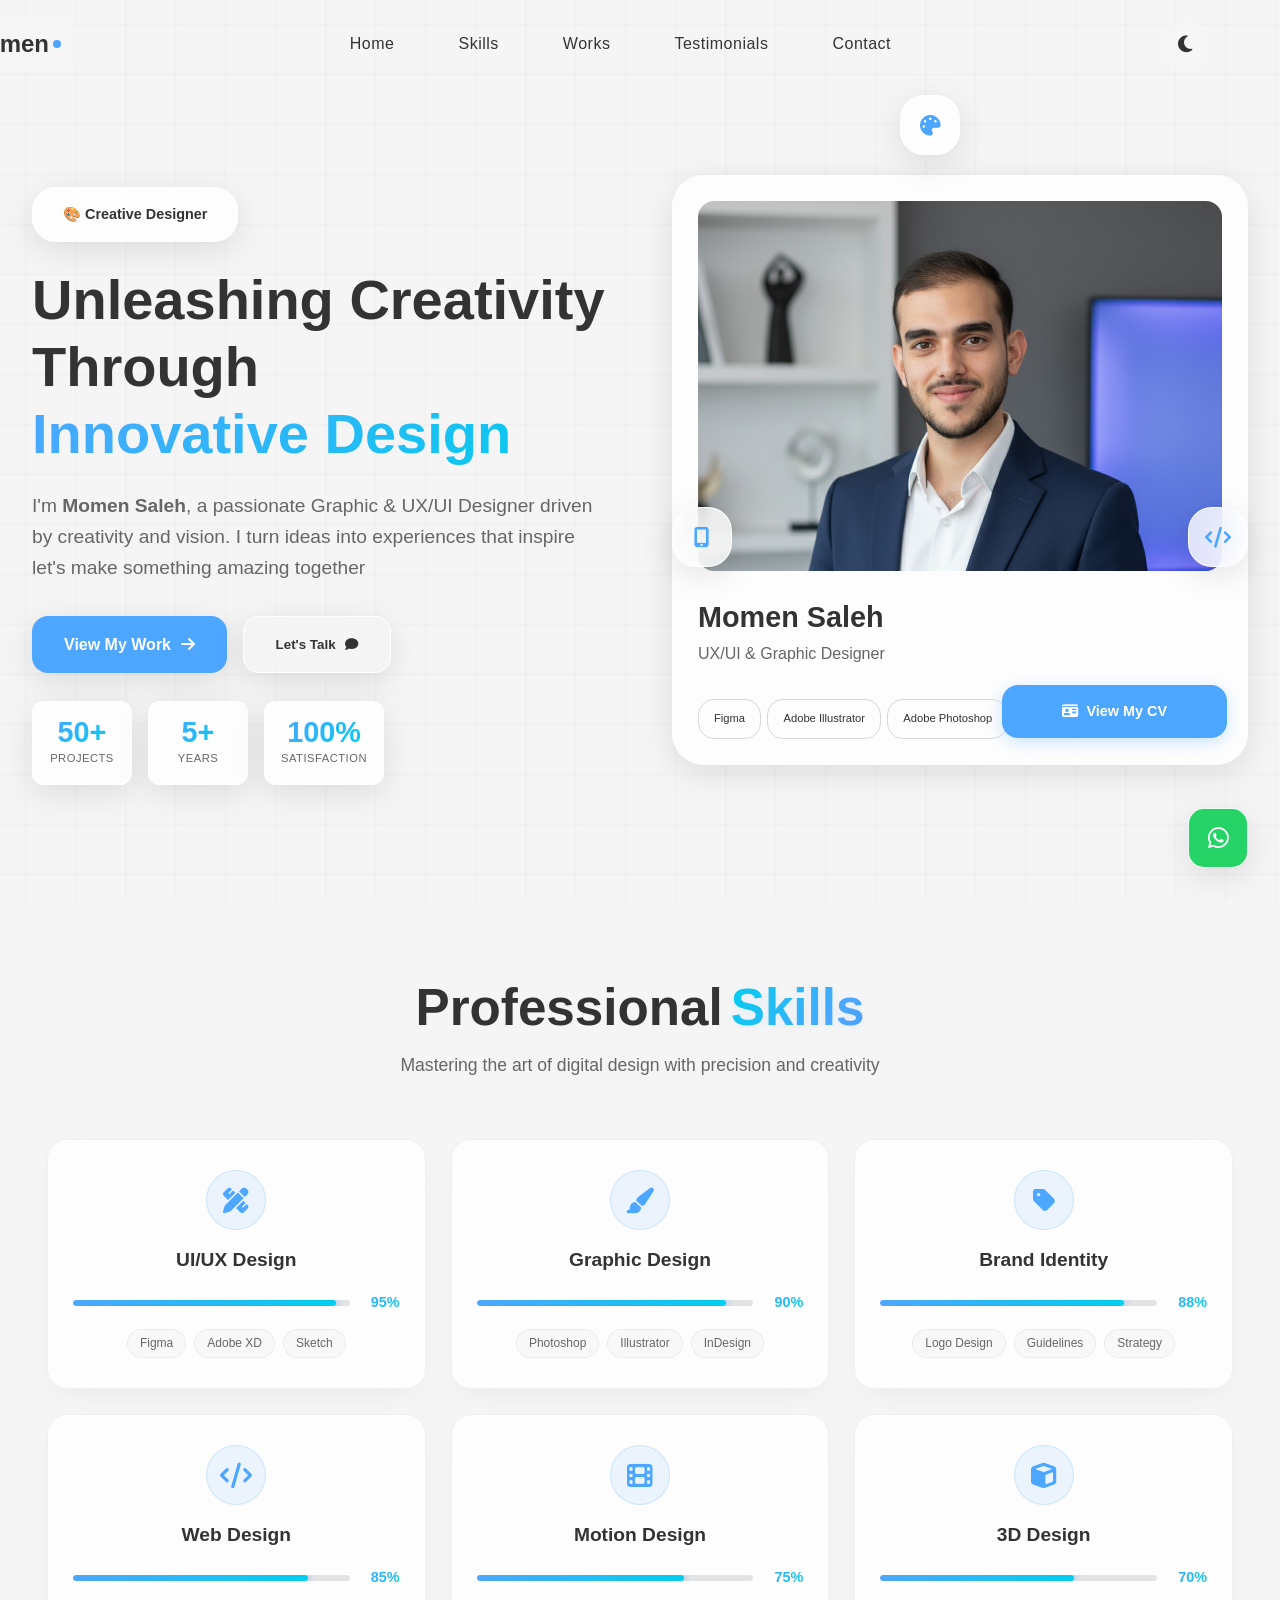
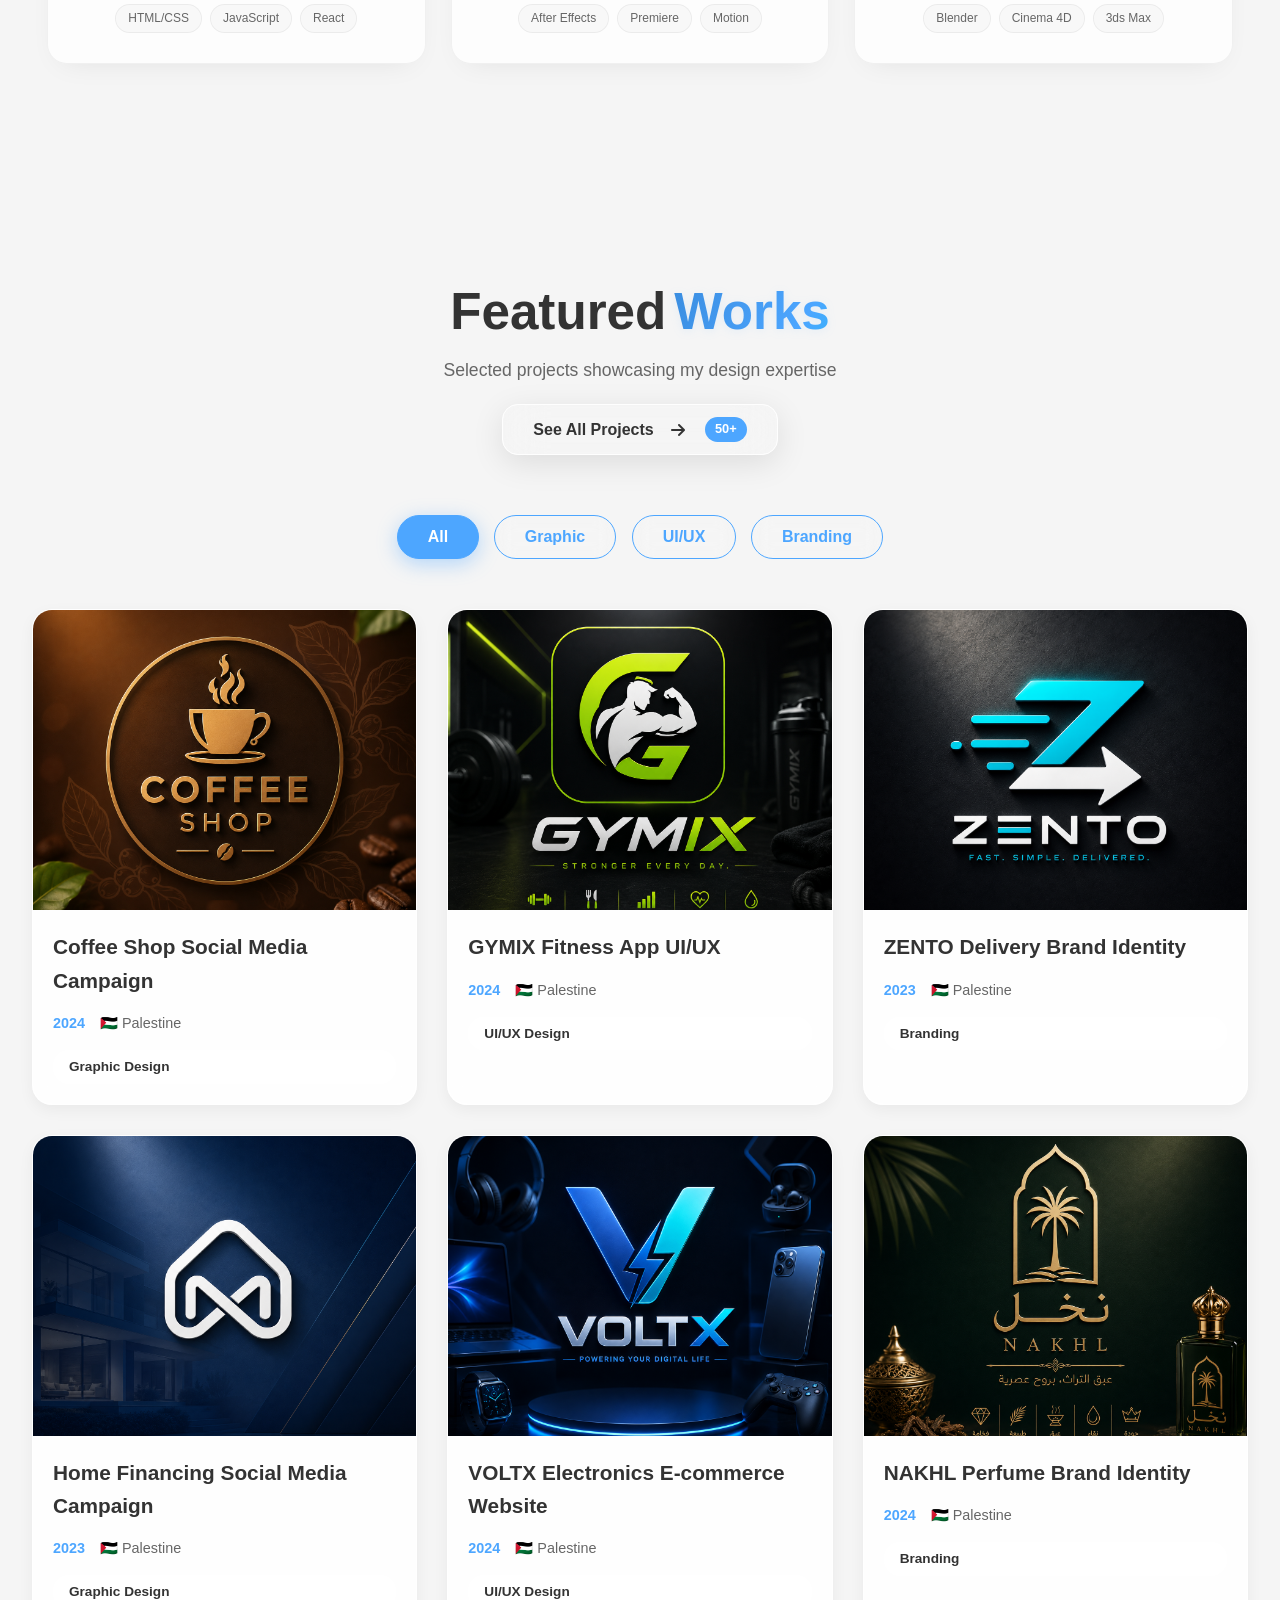
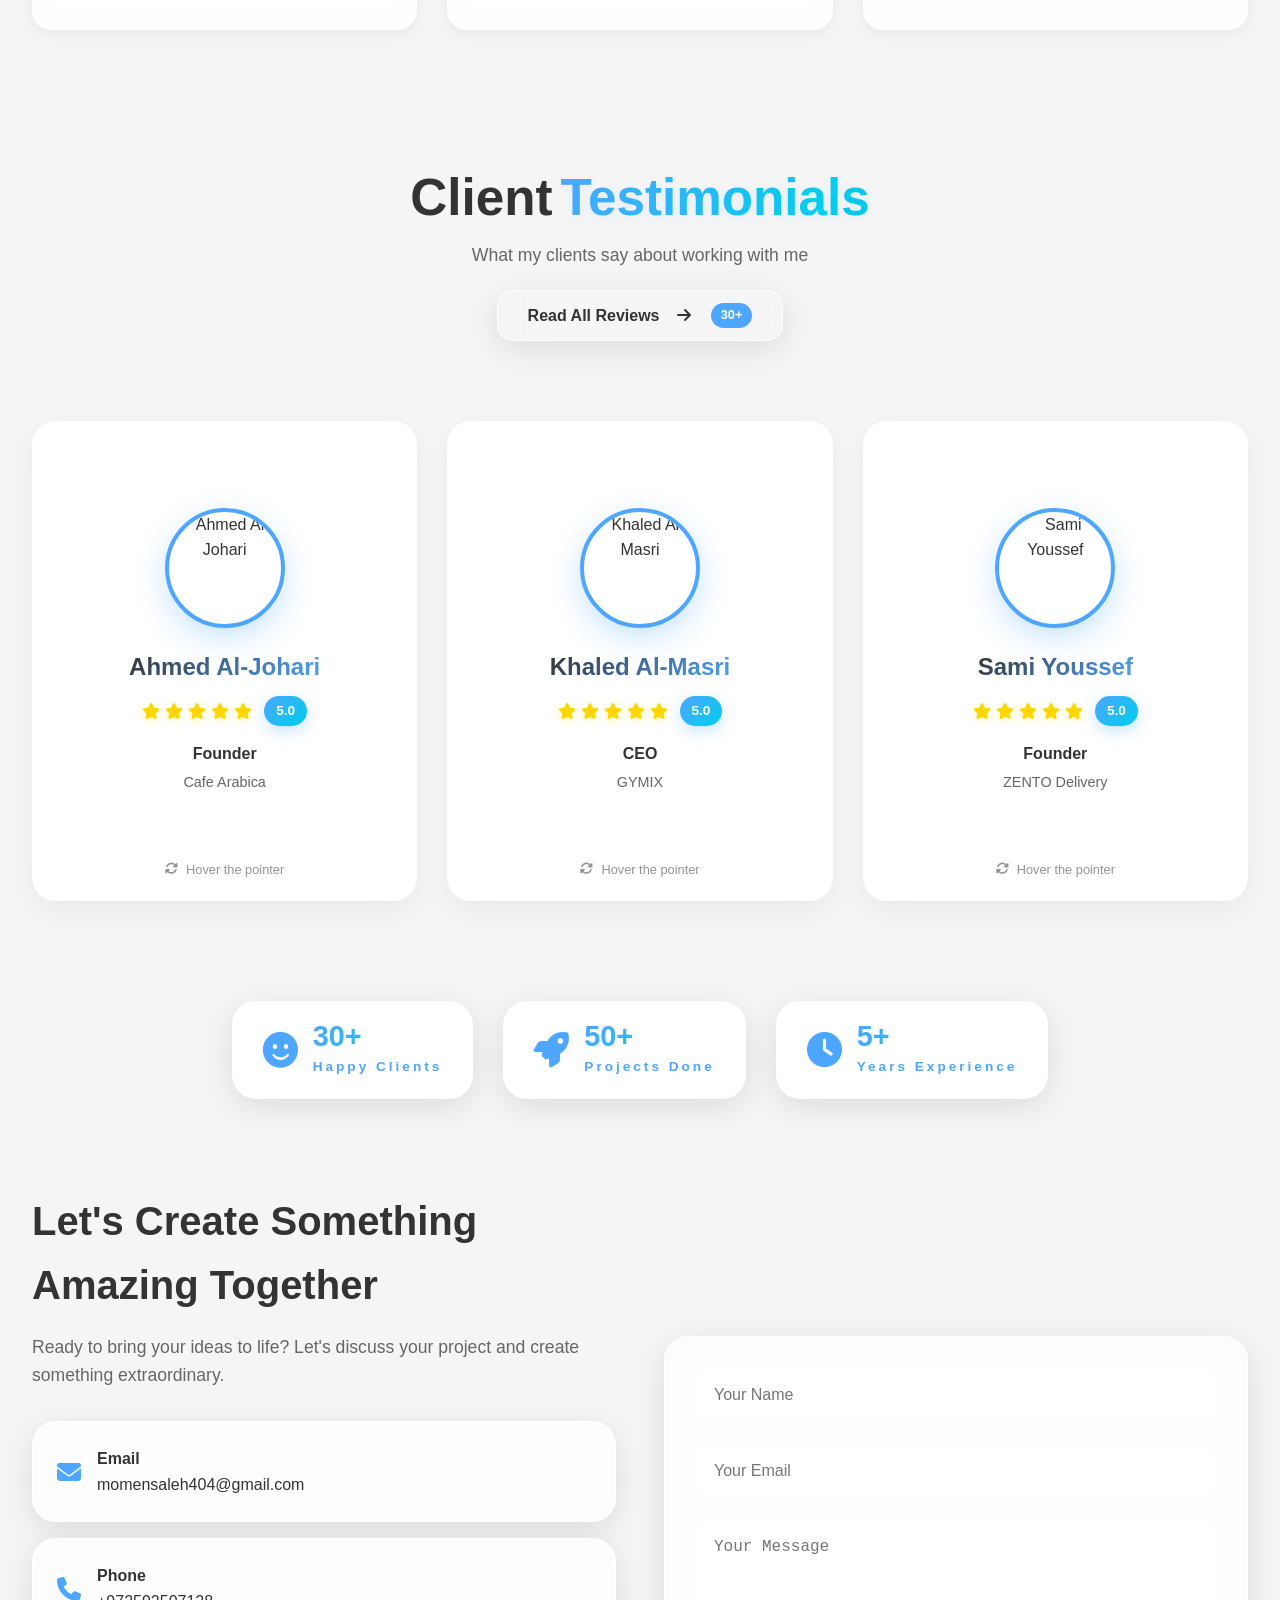
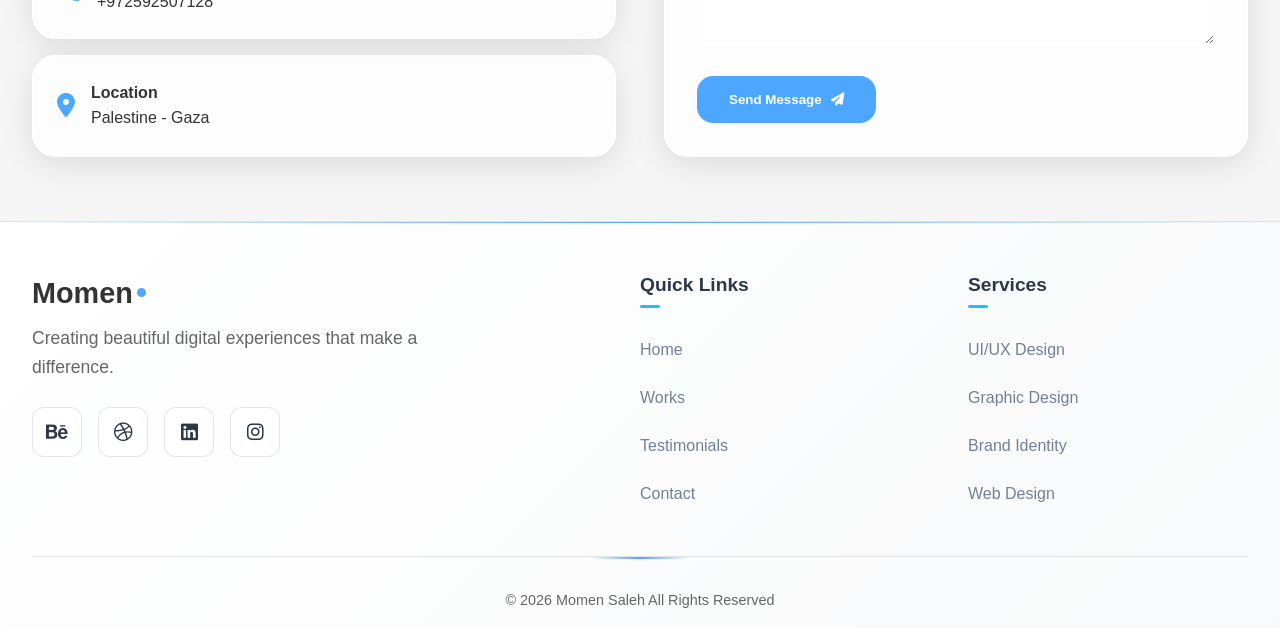
==== commit 613dce5c: "Update index.html" ====
--- a/index.html
+++ b/index.html
@@ -363,33 +363,6 @@
     </section>
     
 <!-- ===== FEATURED WORKS SECTION ===== -->
-<section id="works" class="works-section">
-    <div class="container">
-        <!-- Header مع زر See More -->
-        <div class="section-header" style="text-align: center;">
-            <h2 class="elite-title">
-                <span class="title-light">Featured </span>
-                <span class="title-gradient">Works</span>
-            </h2>
-            <p class="section-subtitle">Selected projects showcasing my design expertise</p>
-            
-            <!-- زر See More للمشاريع -->
-            <div style="margin-top: 20px;">
-                <a href="all-projects.html" class="btn btn-secondary glass-effect" style="padding: 12px 30px;">
-                    <span>See All Projects</span>
-                    <i class="fas fa-arrow-right" style="margin-left: 8px;"></i>
-                    <span style="background: var(--primary-color); color: white; padding: 2px 10px; border-radius: 20px; margin-left: 10px; font-size: 0.8rem;">50+</span>
-                </a>
-            </div>
-        </div>
-
-        <!-- Minimal Filter -->
-        <div class="works-filter">
-            <button class="filter-btn active" data-filter="all">All</button>
-            <button class="filter-btn" data-filter="graphic">Graphic</button>
-            <button class="filter-btn" data-filter="ui">UI/UX</button>
-            <button class="filter-btn" data-filter="branding">Branding</button>
-        </div>
             <!-- Clean Grid (6 مشاريع) --><!-- ===== FEATURED WORKS SECTION ===== -->
 <section id="works" class="works-section">
     <div class="container">
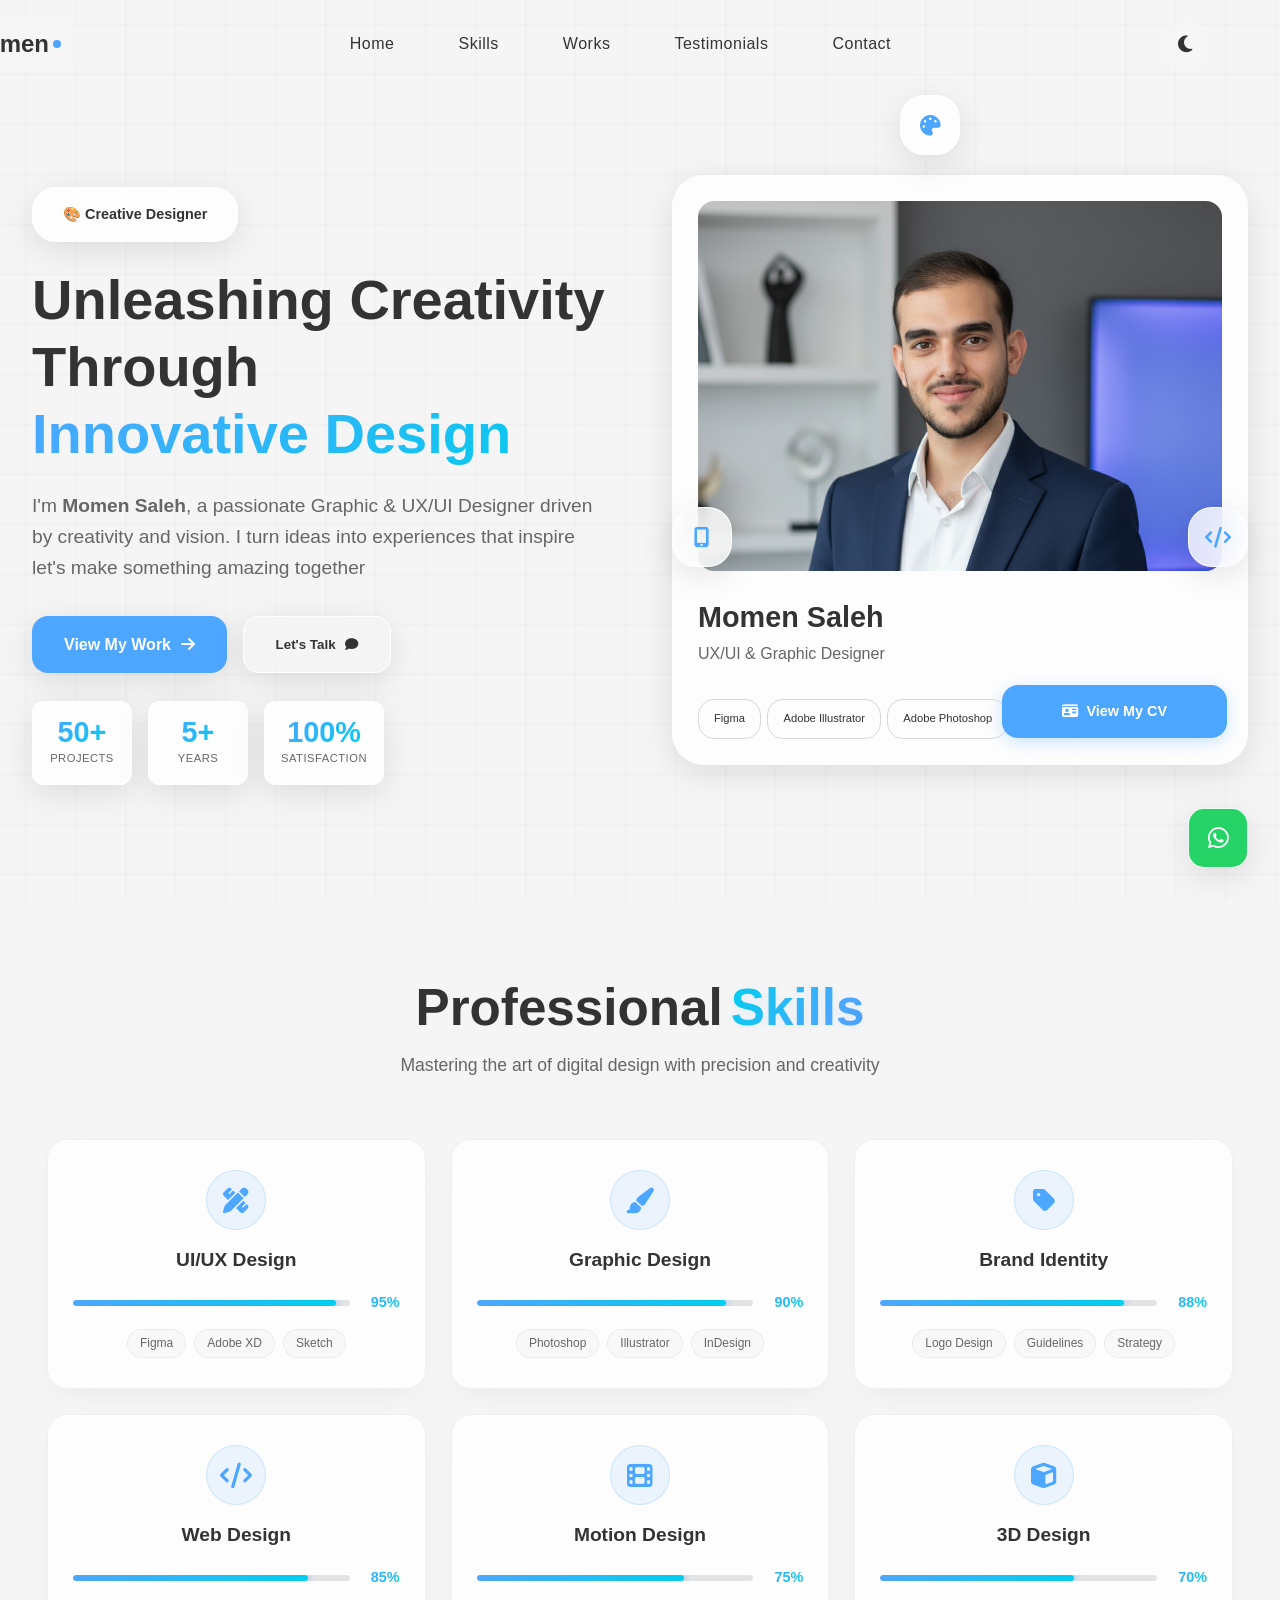
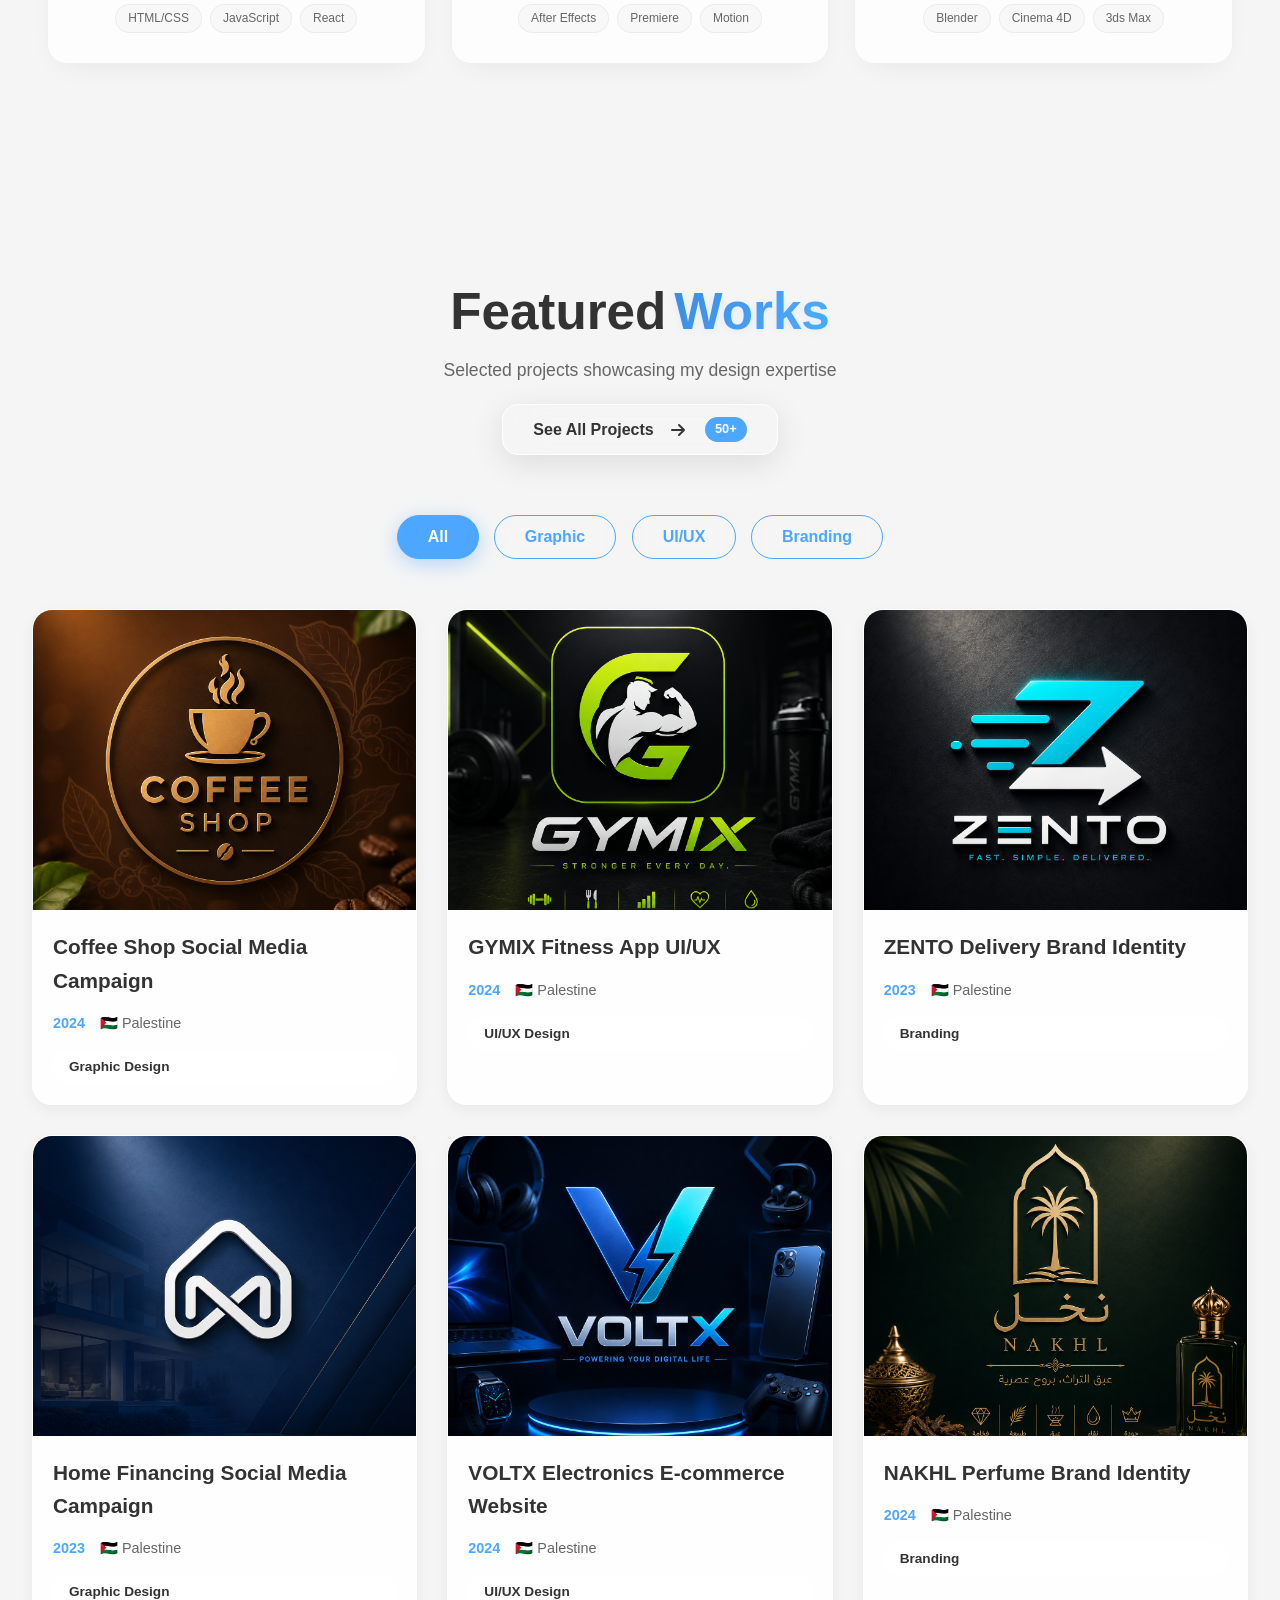
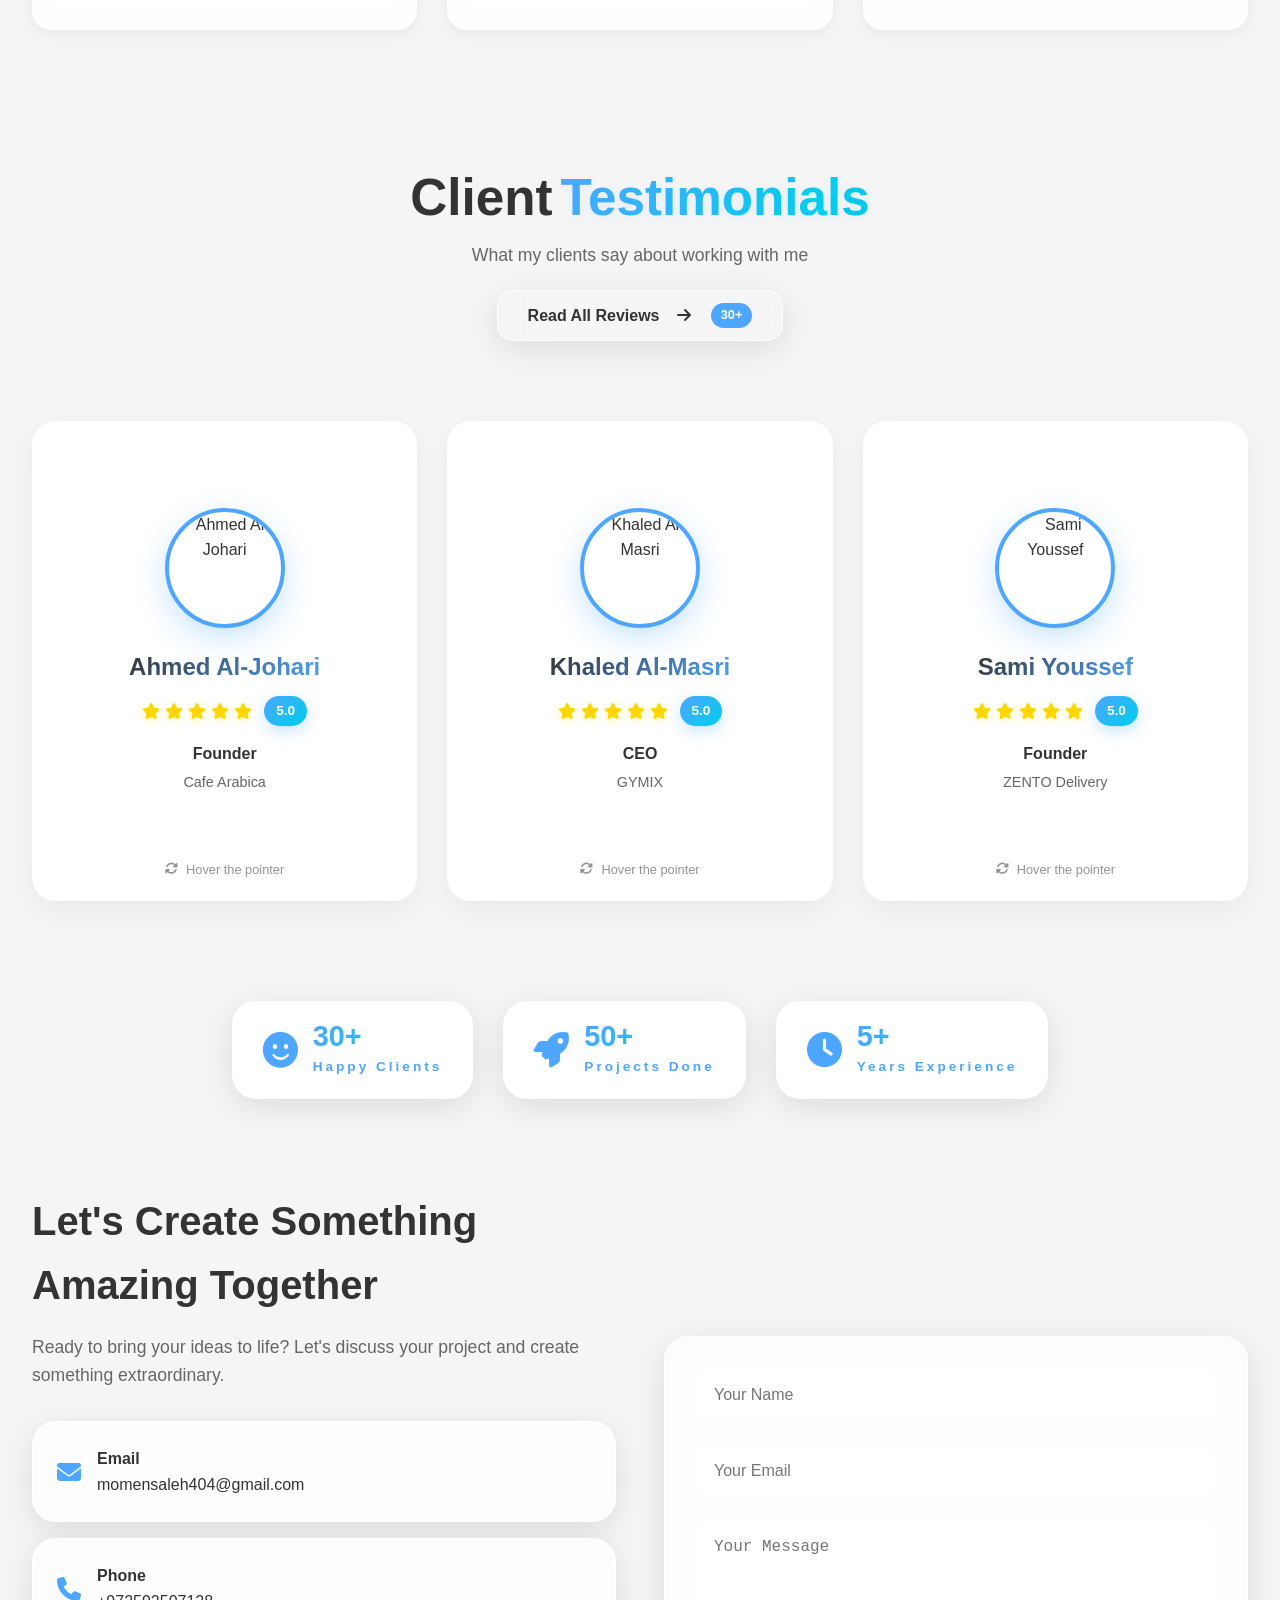
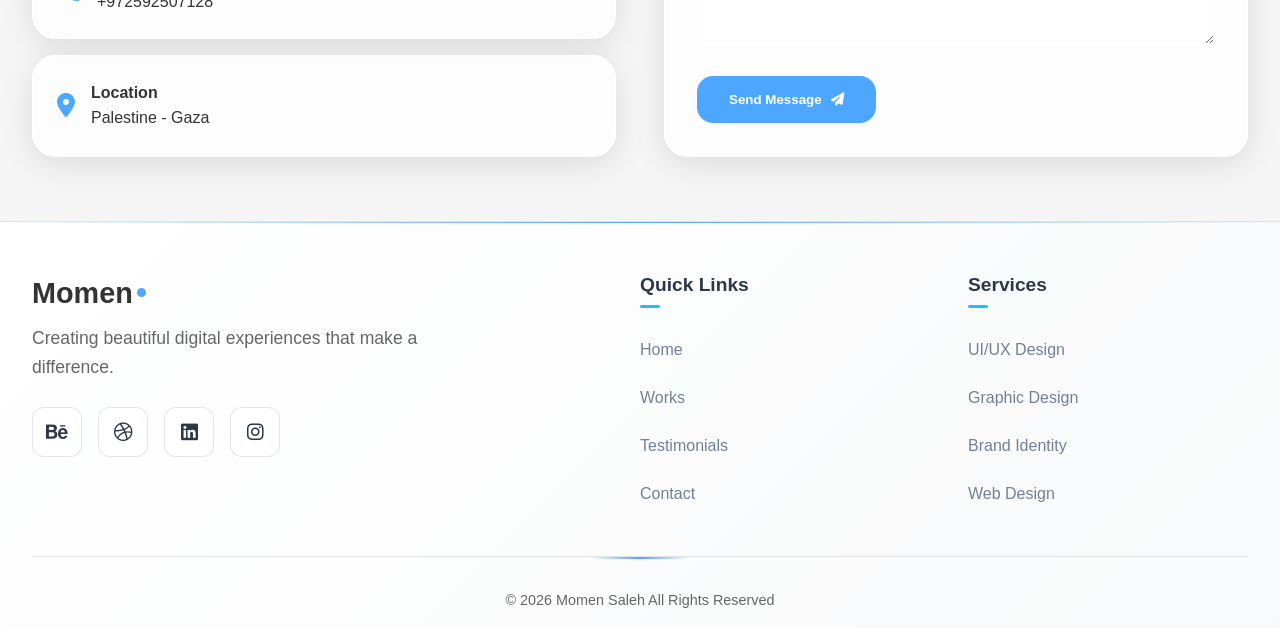
==== commit 08fdafe6: "Update index.html" ====
--- a/index.html
+++ b/index.html
@@ -1,8 +1,18 @@
 <!DOCTYPE html>
 <html lang="en">
 <head>
+    <!-- Google tag (gtag.js) -->
+    <script async src="https://www.googletagmanager.com/gtag/js?id=G-T8RHDS5FMF"></script>
+    <script>
+      window.dataLayer = window.dataLayer || [];
+      function gtag(){dataLayer.push(arguments);}
+      gtag('js', new Date());
+
+      gtag('config', 'G-T8RHDS5FMF');
+    </script>
 
     <meta charset="UTF-8">
+    
 
     <meta name="viewport"
           content="width=device-width, initial-scale=1.0, maximum-scale=5.0, viewport-fit=cover">
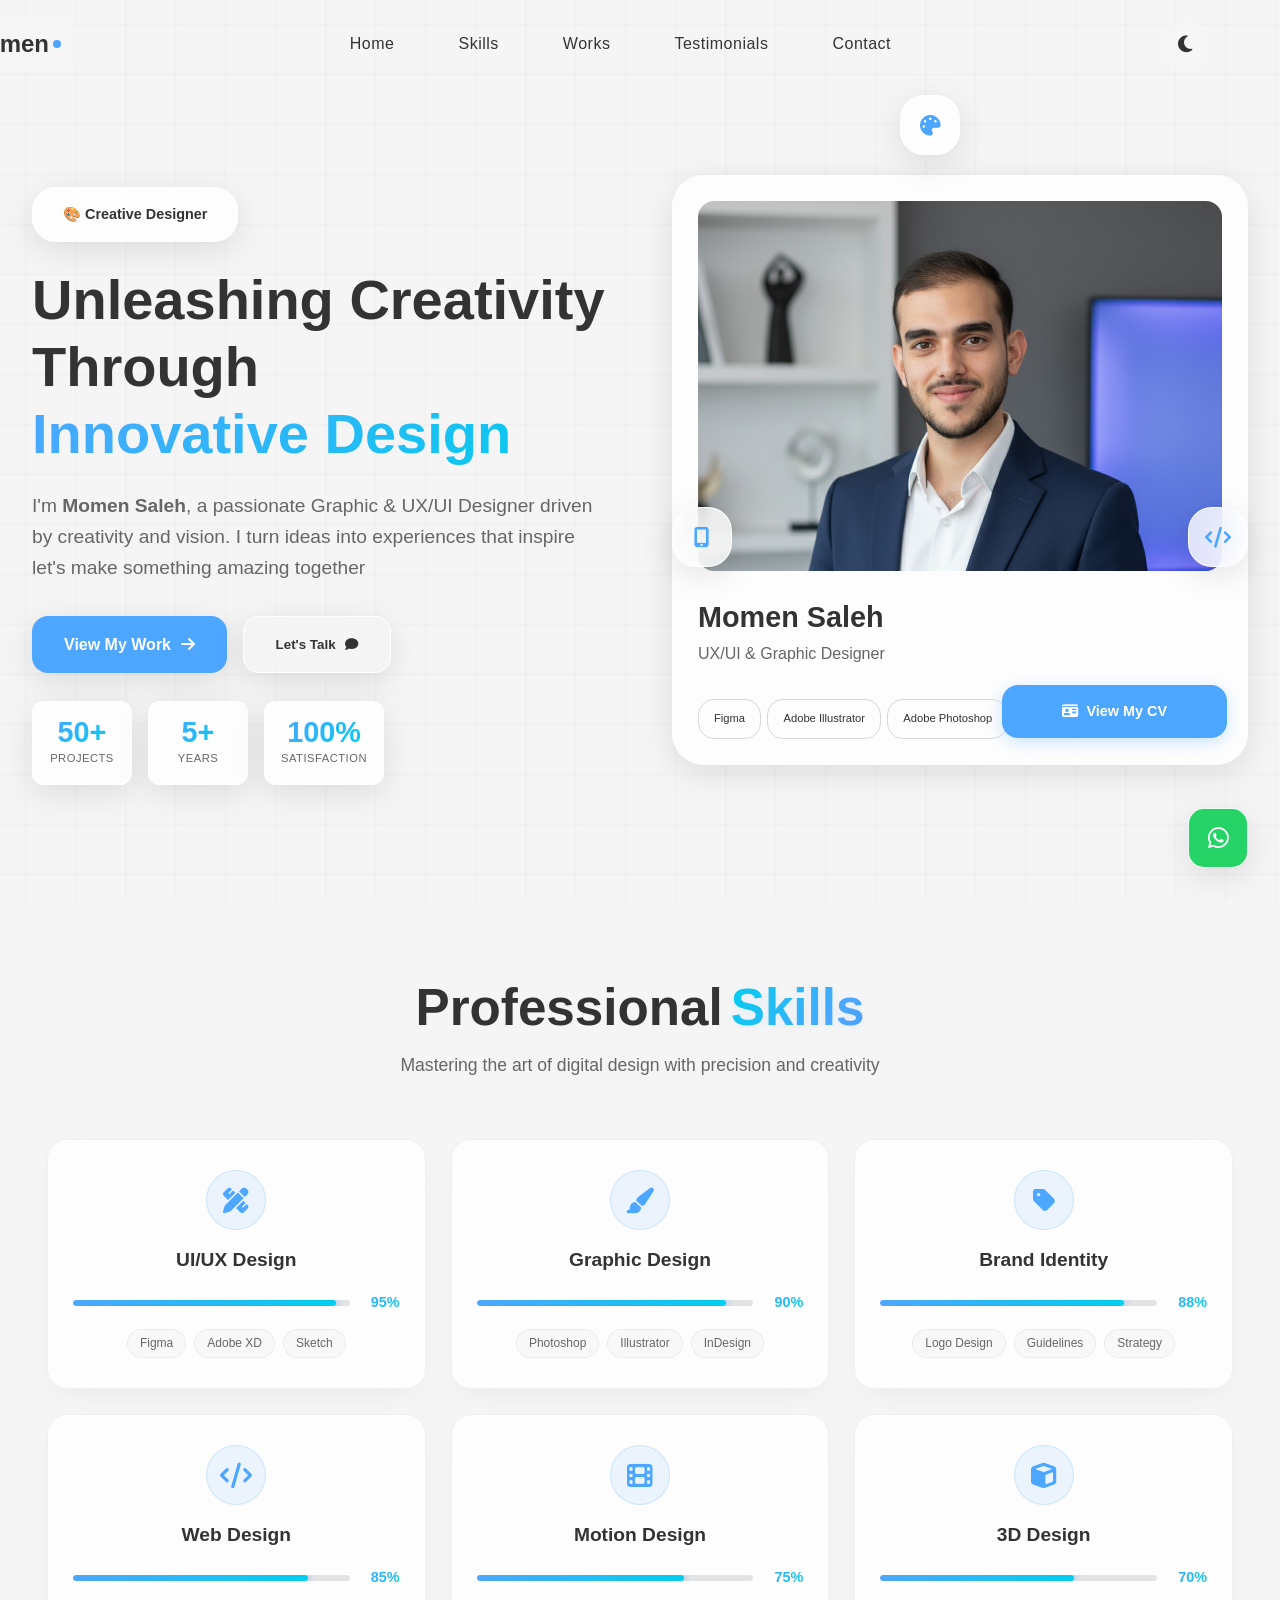
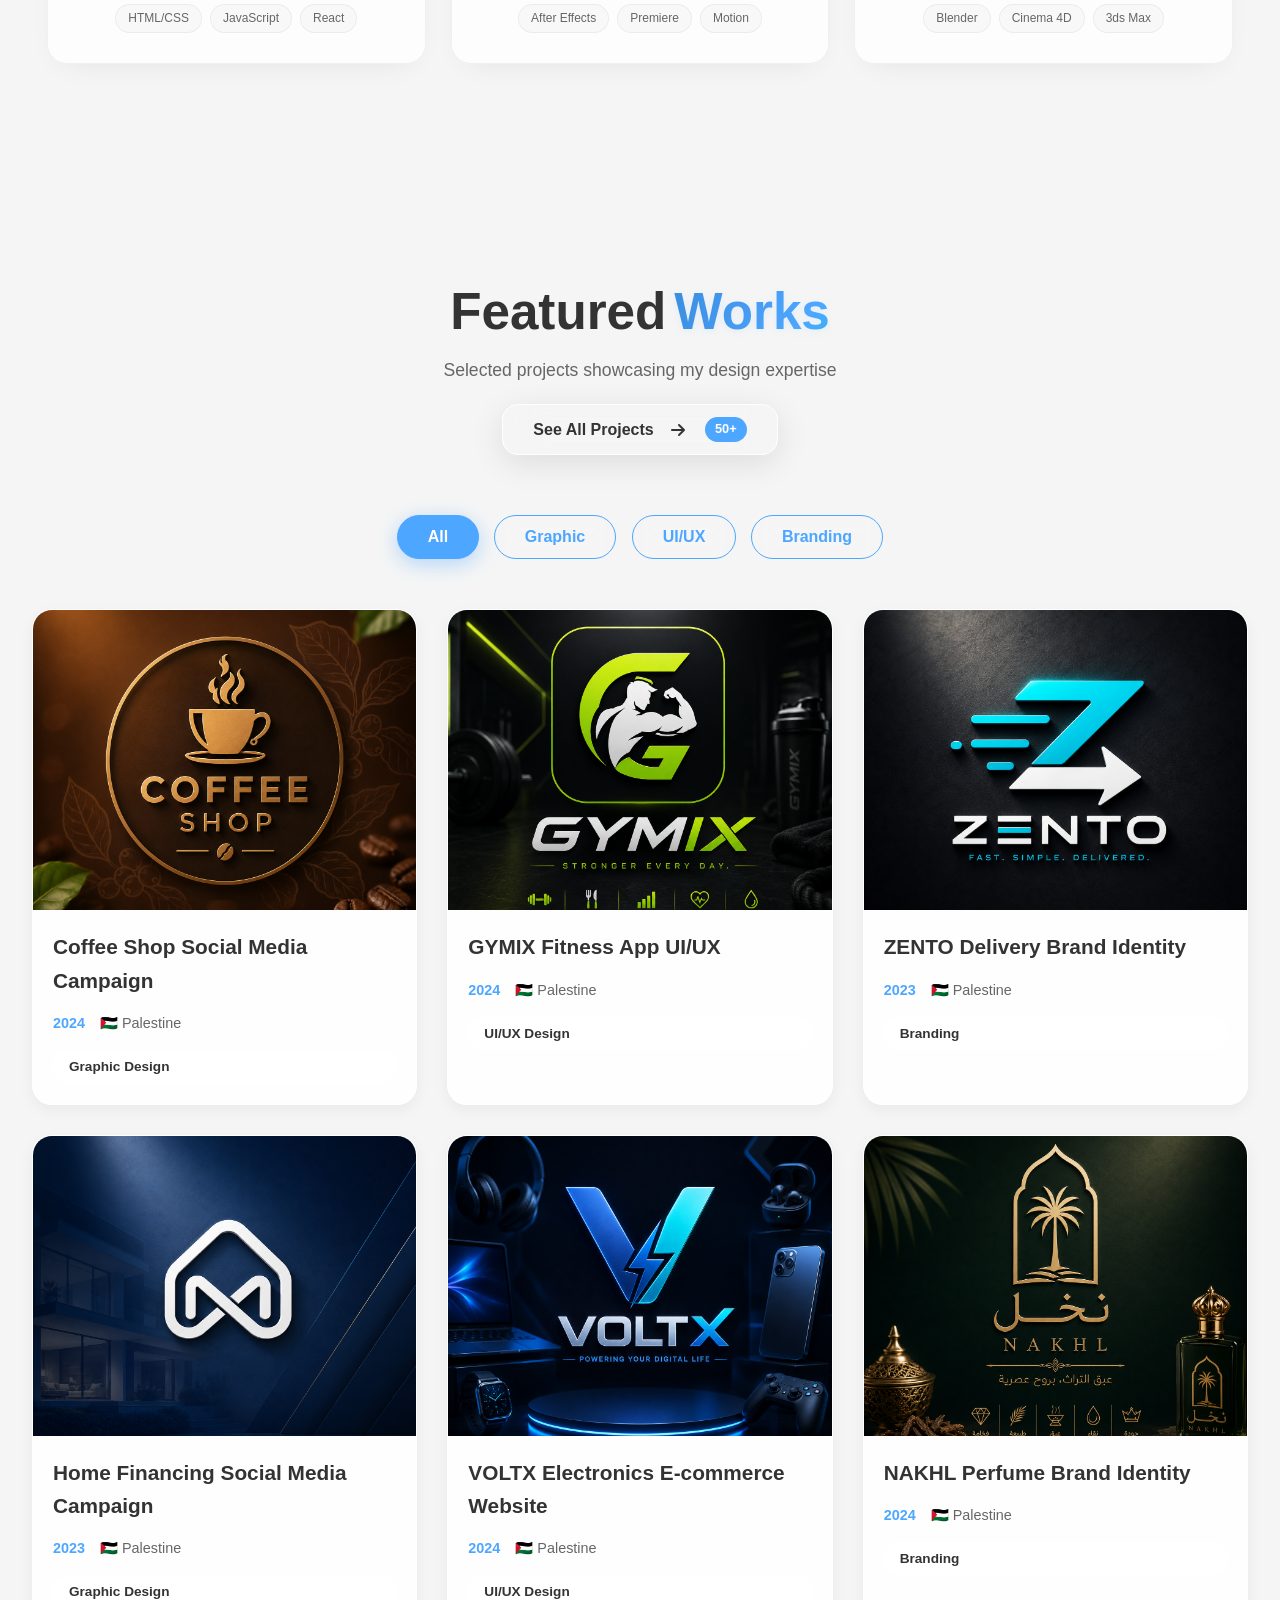
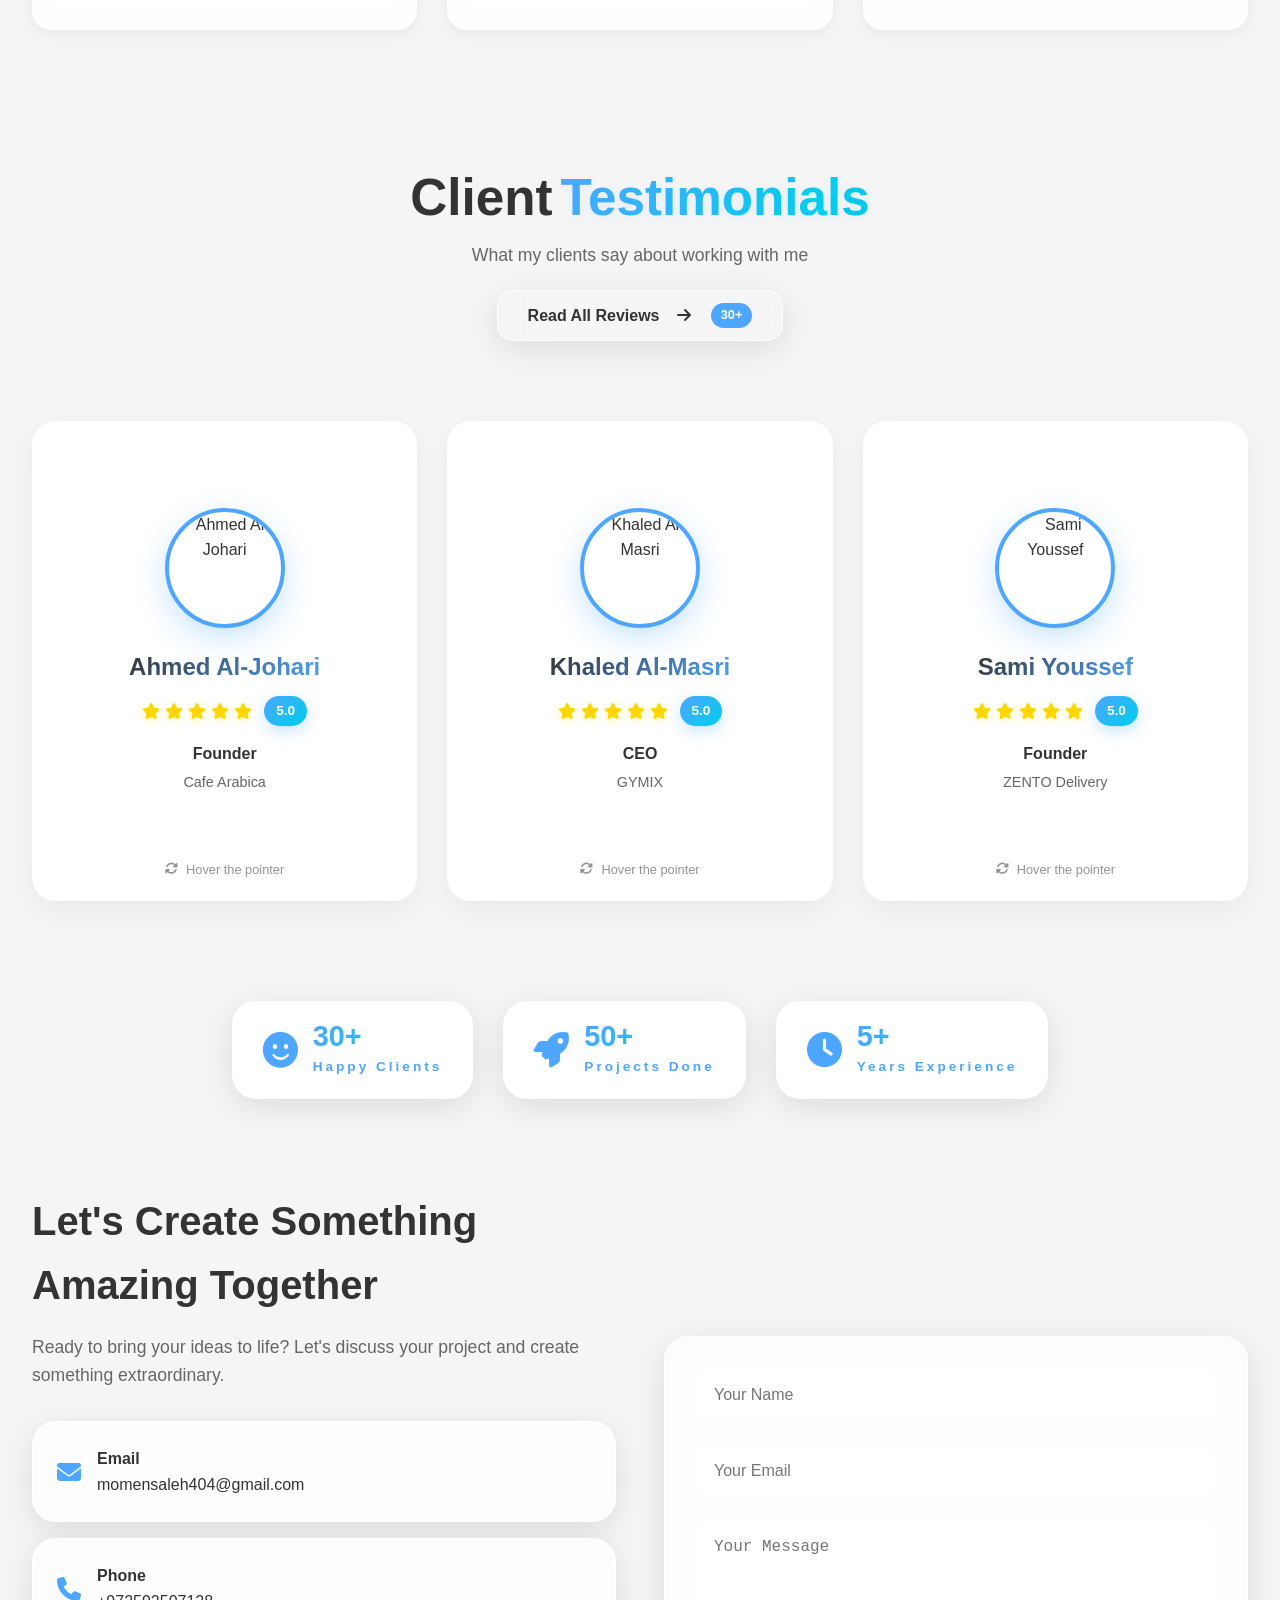
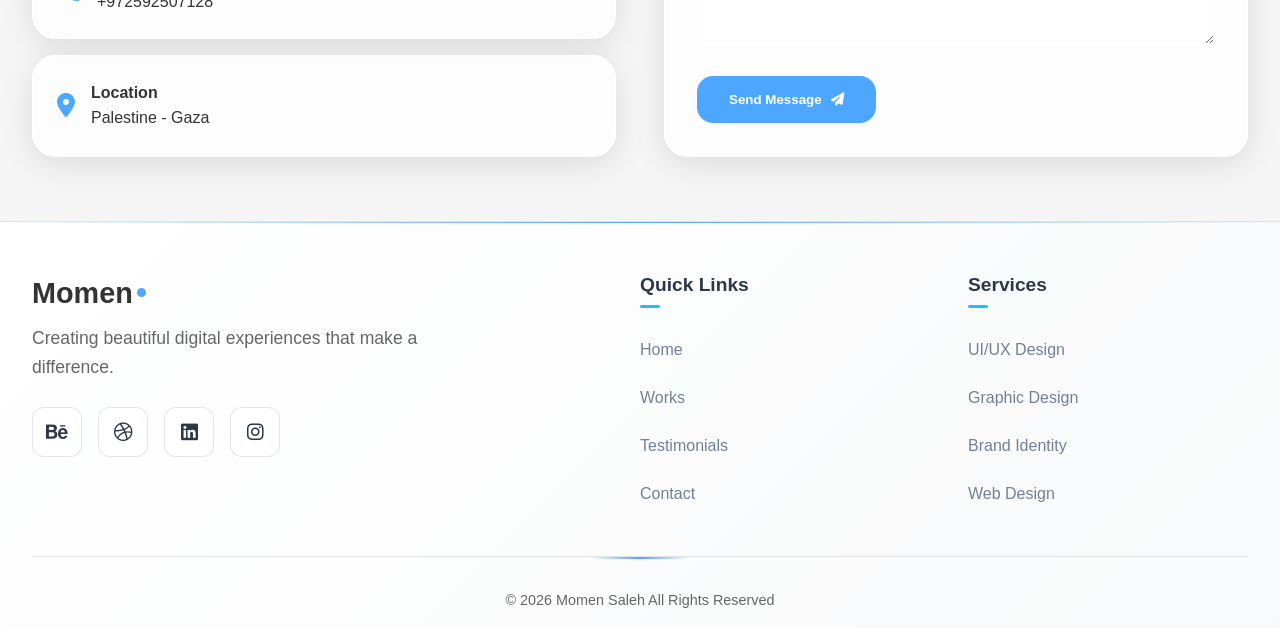
==== commit 8479f310: "Update index.html" ====
--- a/index.html
+++ b/index.html
@@ -18,10 +18,10 @@
           content="width=device-width, initial-scale=1.0, maximum-scale=5.0, viewport-fit=cover">
 
     <!-- Primary SEO -->
-    <title>Momen Saleh | Graphic Designer & UI/UX Designer in Gaza</title>
+    <title>Momen Saleh | Graphic Designer & UI/UX Designer in Gaza, Palestine</title>
 
     <meta name="description"
-          content="Official portfolio of Momen Saleh, a Graphic Designer and UI/UX Designer from Gaza, Palestine, specializing in branding, social media design, web design and mobile application interfaces.">
+      content="Momen Saleh (مؤمن صالح), Graphic Designer, UI/UX Designer and Web Designer in Gaza, Palestine. Professional freelance graphic design, UI UX and web design services.">
 
     <meta name="keywords"
           content="Momen Saleh, مؤمن صالح, Momen Saleh Designer, Graphic Designer Gaza, UI UX Designer Gaza, Web Designer Gaza, Graphic Designer Palestine, مصمم جرافيك غزة, مصمم واجهات مستخدم, تصميم مواقع, تصميم تطبيقات, تصميم هوية بصرية">
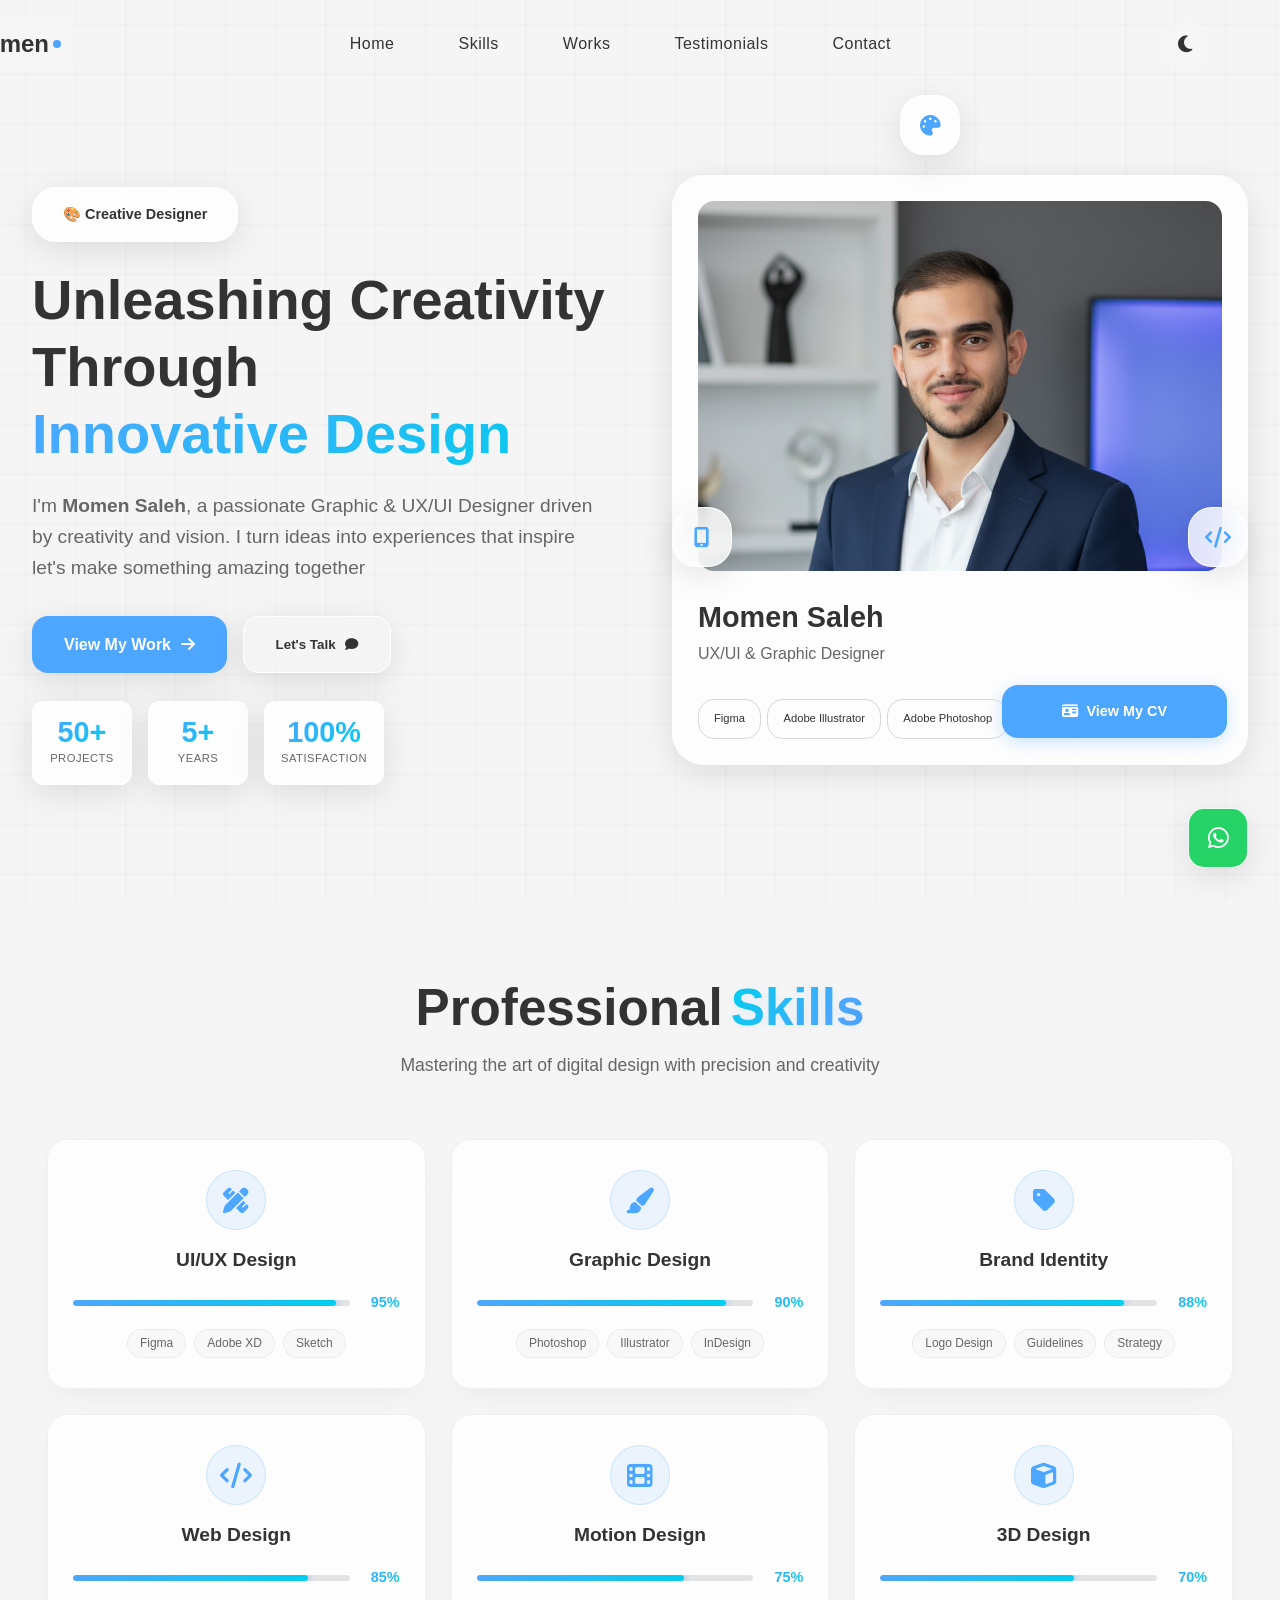
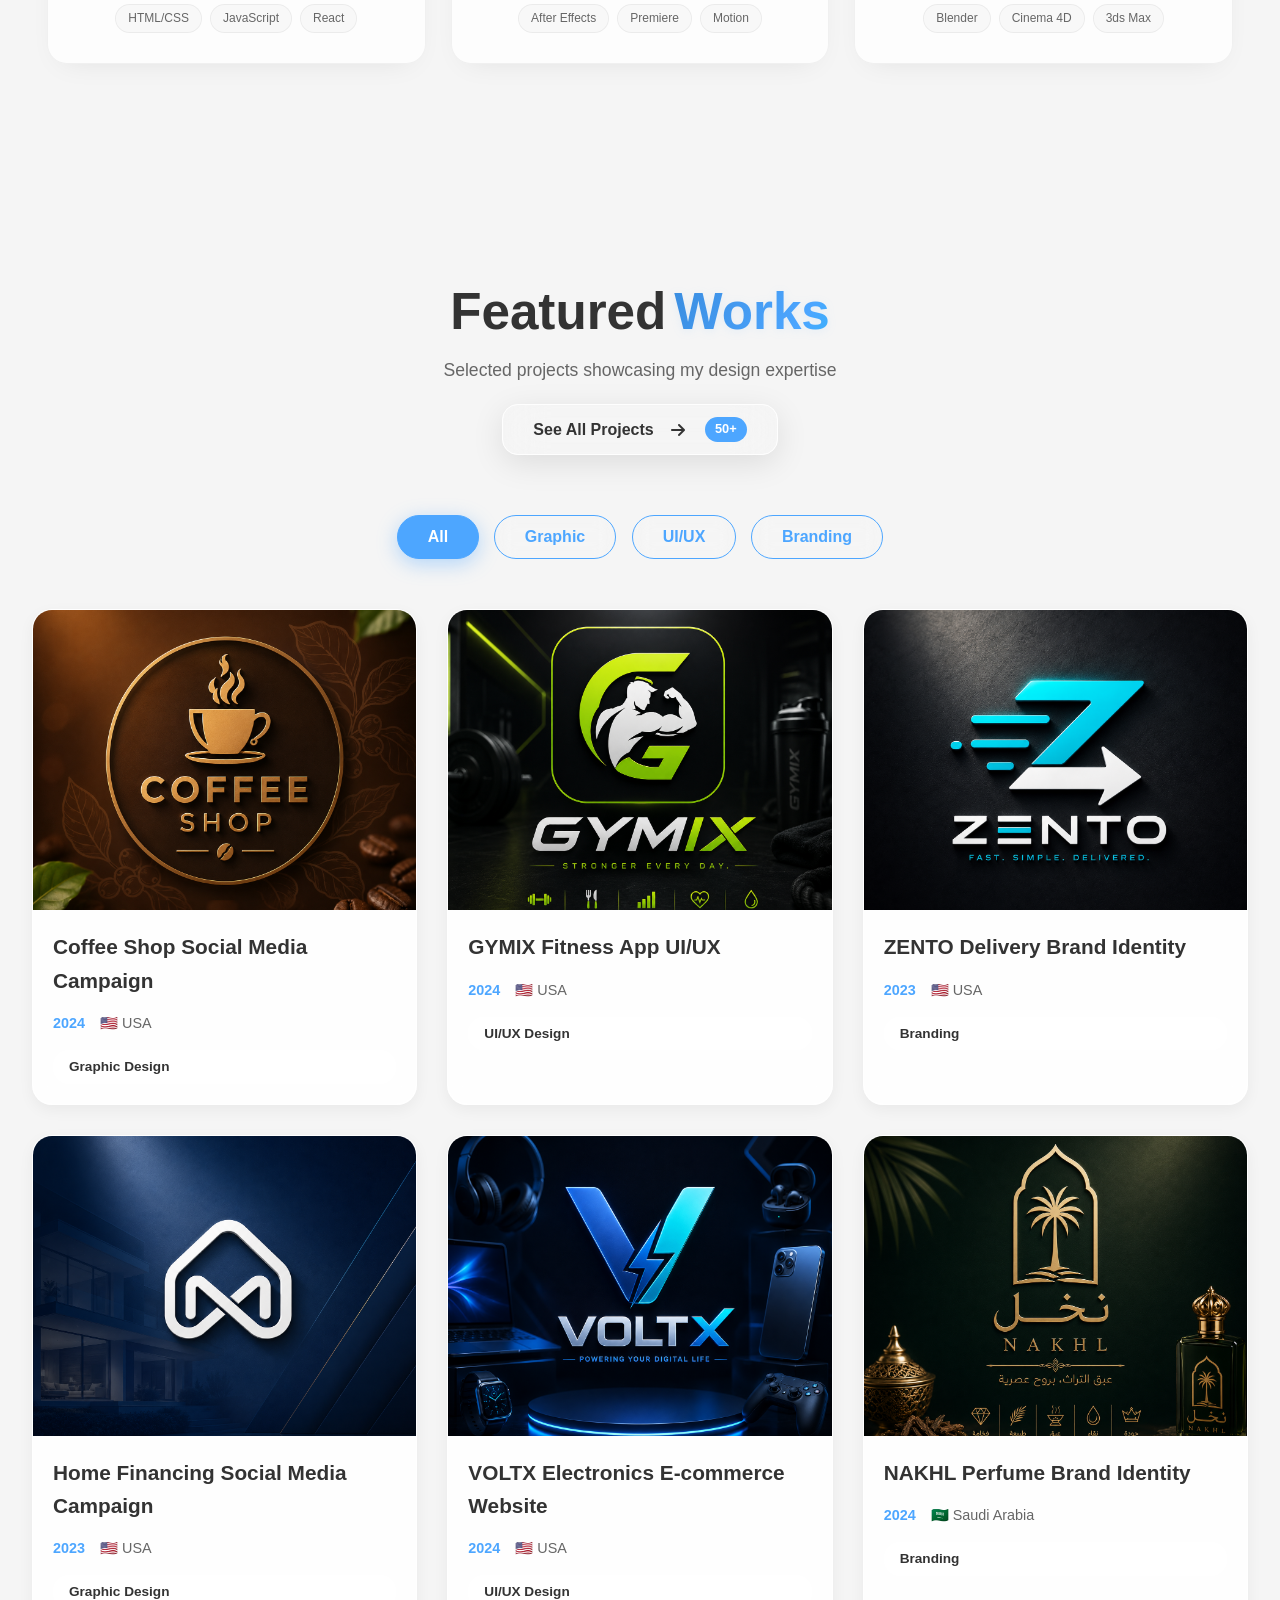
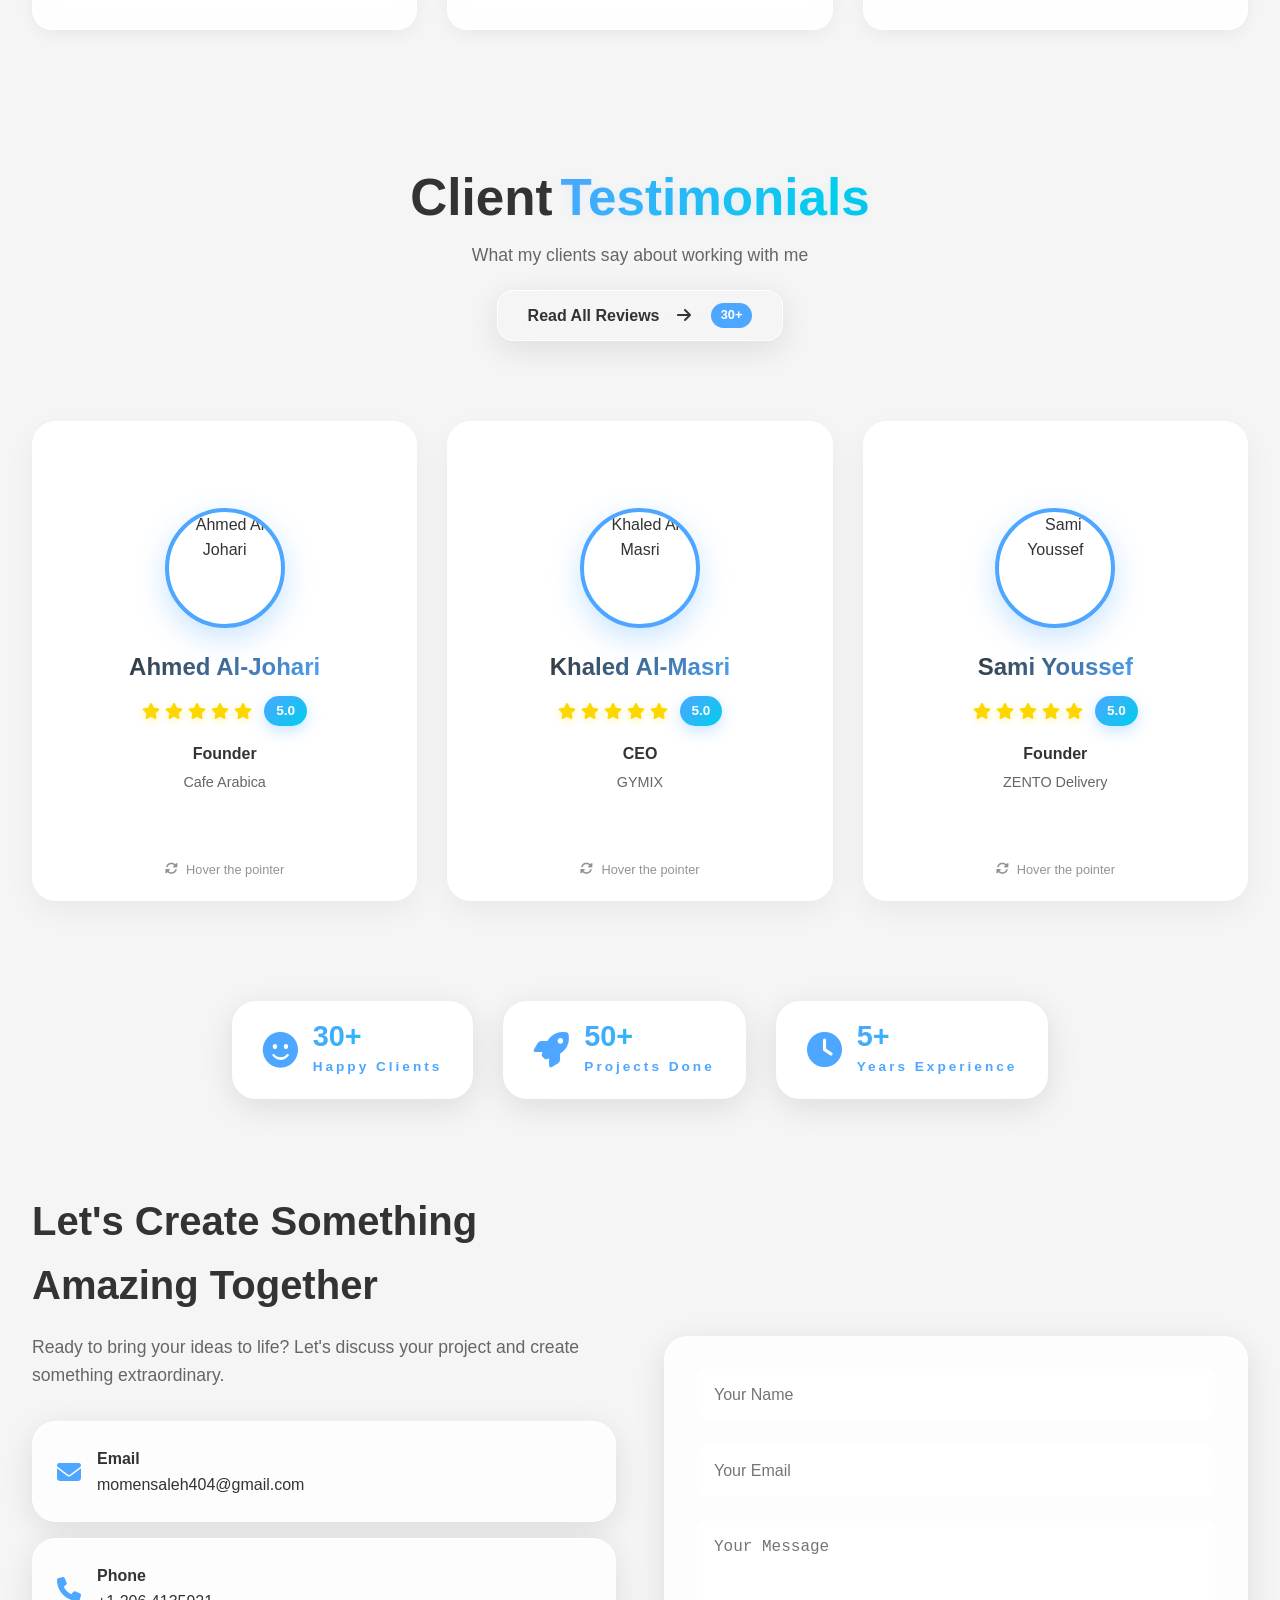
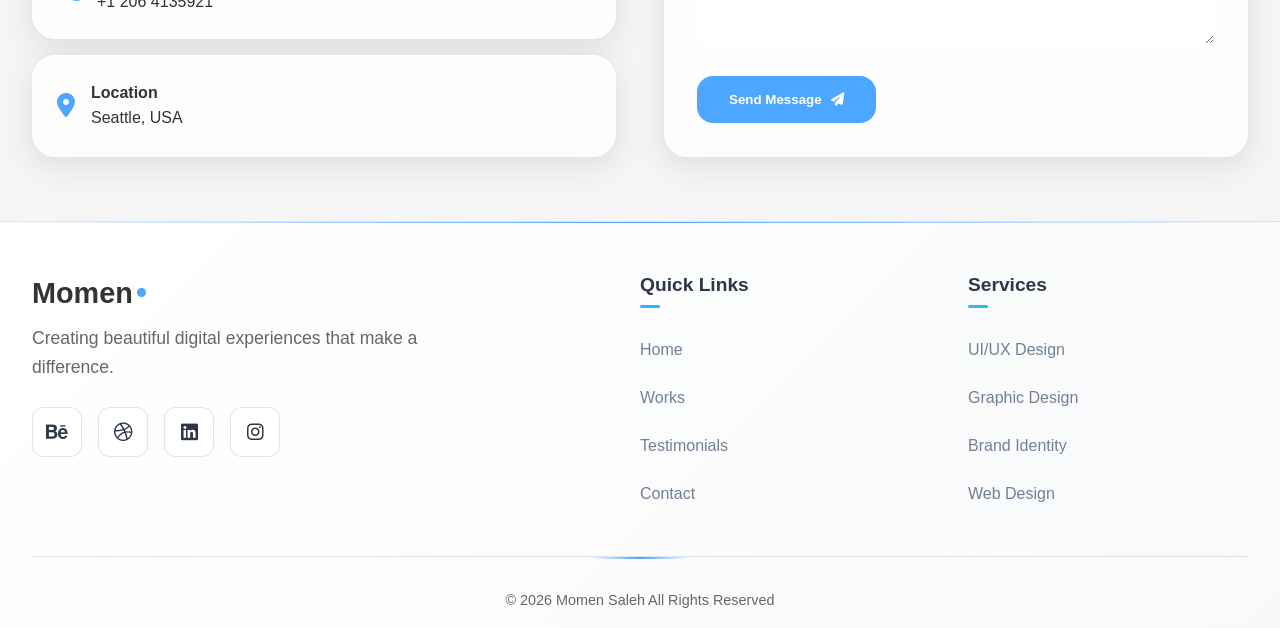
==== commit 498e622c: "Update index.html" ====
--- a/index.html
+++ b/index.html
@@ -18,13 +18,13 @@
           content="width=device-width, initial-scale=1.0, maximum-scale=5.0, viewport-fit=cover">
 
     <!-- Primary SEO -->
-    <title>Momen Saleh | Graphic Designer & UI/UX Designer in Gaza, Palestine</title>
+    <title>Momen Saleh | Graphic Designer & UI/UX Designer in Seattle, USA</title>
 
     <meta name="description"
-      content="Momen Saleh (مؤمن صالح), Graphic Designer, UI/UX Designer and Web Designer in Gaza, Palestine. Professional freelance graphic design, UI UX and web design services.">
+      content="Momen Saleh (مؤمن صالح), Graphic Designer, UI/UX Designer and Web Designer in Seattle, USA. Professional freelance graphic design, UI UX and web design services.">
 
     <meta name="keywords"
-          content="Momen Saleh, مؤمن صالح, Momen Saleh Designer, Graphic Designer Gaza, UI UX Designer Gaza, Web Designer Gaza, Graphic Designer Palestine, مصمم جرافيك غزة, مصمم واجهات مستخدم, تصميم مواقع, تصميم تطبيقات, تصميم هوية بصرية">
+          content="Momen Saleh, مؤمن صالح, Momen Saleh Designer, Graphic Designer Seattle, UI UX Designer Seattle, Web Designer Seattle, Graphic Designer USA, مصمم جرافيك سياتل, مصمم واجهات مستخدم, تصميم مواقع, تصميم تطبيقات, تصميم هوية بصرية">
 
     <meta name="author" content="Momen Saleh">
 
@@ -44,7 +44,7 @@
           content="Momen Saleh | Graphic Designer & UI/UX Designer">
 
     <meta property="og:description"
-          content="Explore the portfolio of Momen Saleh, Graphic Designer and UI/UX Designer from Gaza, Palestine.">
+          content="Explore the portfolio of Momen Saleh, Graphic Designer and UI/UX Designer based in Seattle, USA.">
 
     <meta property="og:url"
           content="https://momen-portfolio.pages.dev/">
@@ -66,7 +66,7 @@
           content="Momen Saleh | Graphic Designer & UI/UX Designer">
 
     <meta name="twitter:description"
-          content="Professional portfolio of Momen Saleh, Graphic Designer and UI/UX Designer from Gaza, Palestine.">
+          content="Professional portfolio of Momen Saleh, Graphic Designer and UI/UX Designer based in Seattle, USA.">
 
     <meta name="twitter:image"
           content="https://momen-portfolio.pages.dev/4.jpg">
@@ -81,11 +81,11 @@
         "url": "https://momen-portfolio.pages.dev/",
         "image": "https://momen-portfolio.pages.dev/4.jpg",
         "jobTitle": "Graphic Designer and UI/UX Designer",
-        "description": "Graphic Designer and UI/UX Designer from Gaza, Palestine, specializing in branding, social media design, websites and mobile application interfaces.",
+        "description": "Graphic Designer and UI/UX Designer based in Seattle, USA, specializing in branding, social media design, websites and mobile application interfaces.",
         "address": {
             "@type": "PostalAddress",
-            "addressLocality": "Gaza",
-            "addressCountry": "PS"
+            "addressLocality": "Seattle",
+            "addressCountry": "US"
         },
         "knowsAbout": [
             "Graphic Design",
@@ -418,7 +418,7 @@
                     <h3 class="project-title">Coffee Shop Social Media Campaign</h3>
                     <div class="project-meta">
                         <span class="project-year">2024</span>
-                        <span class="project-location">🇵🇸 Palestine</span>
+                        <span class="project-location">🇺🇸 USA</span>
                     </div>
                     <span class="project-category">Graphic Design</span>
                 </div>
@@ -438,7 +438,7 @@
                     <h3 class="project-title">GYMIX Fitness App UI/UX</h3>
                     <div class="project-meta">
                         <span class="project-year">2024</span>
-                        <span class="project-location">🇵🇸 Palestine</span>
+                        <span class="project-location">🇺🇸 USA</span>
                     </div>
                     <span class="project-category">UI/UX Design</span>
                 </div>
@@ -458,7 +458,7 @@
                     <h3 class="project-title">ZENTO Delivery Brand Identity</h3>
                     <div class="project-meta">
                         <span class="project-year">2023</span>
-                        <span class="project-location">🇵🇸 Palestine</span>
+                        <span class="project-location">🇺🇸 USA</span>
                     </div>
                     <span class="project-category">Branding</span>
                 </div>
@@ -478,7 +478,7 @@
                     <h3 class="project-title">Home Financing Social Media Campaign</h3>
                     <div class="project-meta">
                         <span class="project-year">2023</span>
-                        <span class="project-location">🇵🇸 Palestine</span>
+                        <span class="project-location">🇺🇸 USA</span>
                     </div>
                     <span class="project-category">Graphic Design</span>
                 </div>
@@ -498,7 +498,7 @@
                     <h3 class="project-title">VOLTX Electronics E-commerce Website</h3>
                     <div class="project-meta">
                         <span class="project-year">2024</span>
-                        <span class="project-location">🇵🇸 Palestine</span>
+                        <span class="project-location">🇺🇸 USA</span>
                     </div>
                     <span class="project-category">UI/UX Design</span>
                 </div>
@@ -518,7 +518,7 @@
                     <h3 class="project-title">NAKHL Perfume Brand Identity</h3>
                     <div class="project-meta">
                         <span class="project-year">2024</span>
-                        <span class="project-location">🇵🇸 Palestine</span>
+                        <span class="project-location">🇸🇦 Saudi Arabia</span>
                     </div>
                     <span class="project-category">Branding</span>
                 </div>
@@ -579,7 +579,7 @@
                             <p class="testimonial-text">"Momen understood our vision perfectly and designed an identity that exceeded our expectations. Our coffee shop customers love the new warm designs."</p>
                             <div class="testimonial-meta">
                                 <span class="year"><i class="far fa-calendar-alt"></i> 2024</span>
-                                <span class="location"><i class="fas fa-map-marker-alt"></i> Palestine</span>
+                                <span class="location"><i class="fas fa-map-marker-alt"></i> USA</span>
                             </div>
                             <div class="project-badge"><i class="fas fa-paint-brush"></i> Coffee Shop Branding</div>
                         </div>
@@ -616,7 +616,7 @@
                             <p class="testimonial-text">"The app Momen designed changed the way our members train. The interface is smooth and the design motivates people to keep going. Highly recommended!"</p>
                             <div class="testimonial-meta">
                                 <span class="year"><i class="far fa-calendar-alt"></i> 2026</span>
-                                <span class="location"><i class="fas fa-map-marker-alt"></i> Palestine</span>
+                                <span class="location"><i class="fas fa-map-marker-alt"></i> Saudi Arabia</span>
                             </div>
                             <div class="project-badge"><i class="fas fa-mobile-alt"></i> GYMIX Fitness App</div>
                         </div>
@@ -653,7 +653,7 @@
                             <p class="testimonial-text">"The visual identity Momen designed for ZENTO was the key to our success. Customers trust us more and orders have doubled!"</p>
                             <div class="testimonial-meta">
                                 <span class="year"><i class="far fa-calendar-alt"></i> 2026</span>
-                                <span class="location"><i class="fas fa-map-marker-alt"></i> Palestine</span>
+                                <span class="location"><i class="fas fa-map-marker-alt"></i> UAE</span>
                             </div>
                             <div class="project-badge"><i class="fas fa-tag"></i> ZENTO Brand Identity</div>
                         </div>
@@ -708,14 +708,14 @@
                             <i class="fas fa-phone"></i>
                             <div>
                                 <h4>Phone</h4>
-                                <p>+972592507128</p>
+                                <p>+1 206 4135921</p>
                             </div>
                         </div>
                         <div class="contact-method glass-effect">
                             <i class="fas fa-map-marker-alt"></i>
                             <div>
                                 <h4>Location</h4>
-                                <p>Palestine - Gaza</p>
+                                <p>Seattle, USA</p>
                             </div>
                         </div>
                     </div>
@@ -786,7 +786,7 @@
     </footer>
 
     <!-- WhatsApp Float -->
-    <a href="https://wa.me/+972592507128" class="whatsapp-float glass-effect" target="_blank">
+    <a href="https://wa.me/12064135921" class="whatsapp-float glass-effect" target="_blank">
         <i class="fab fa-whatsapp"></i>
     </a>
 
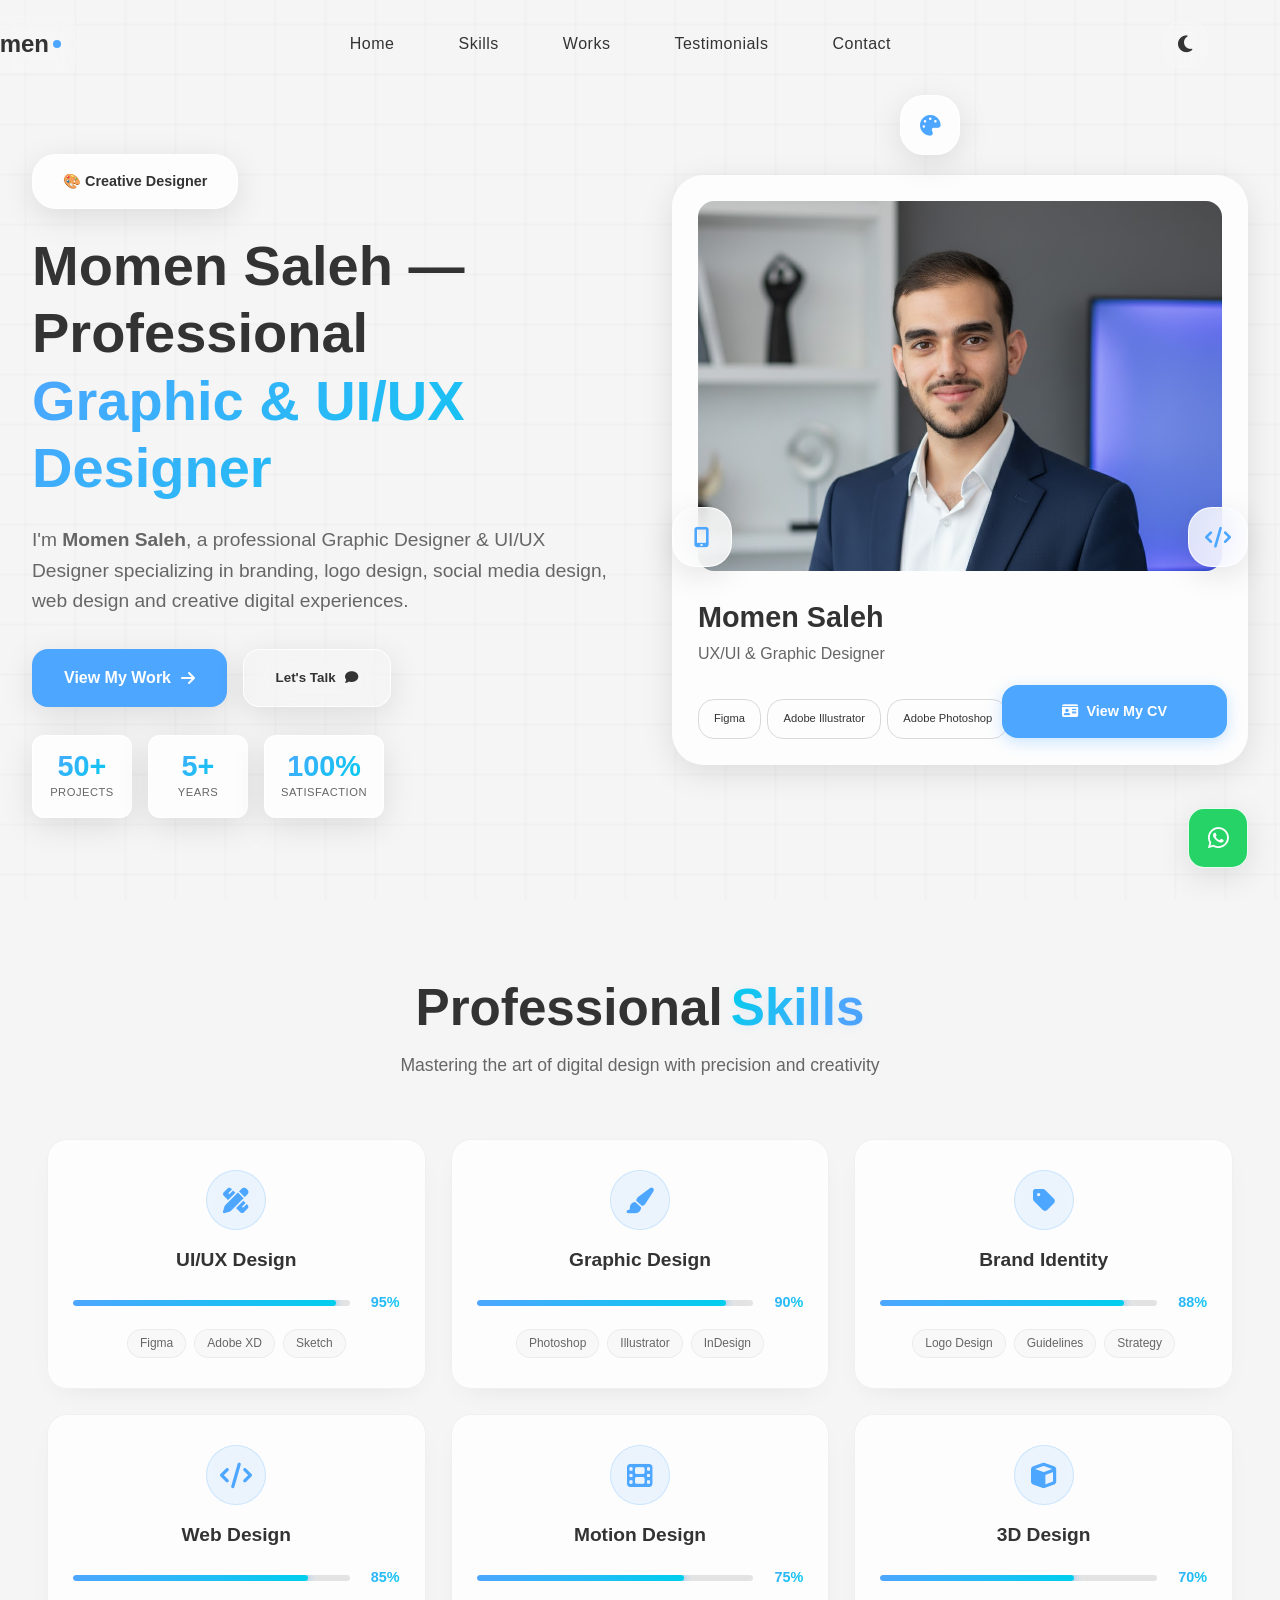
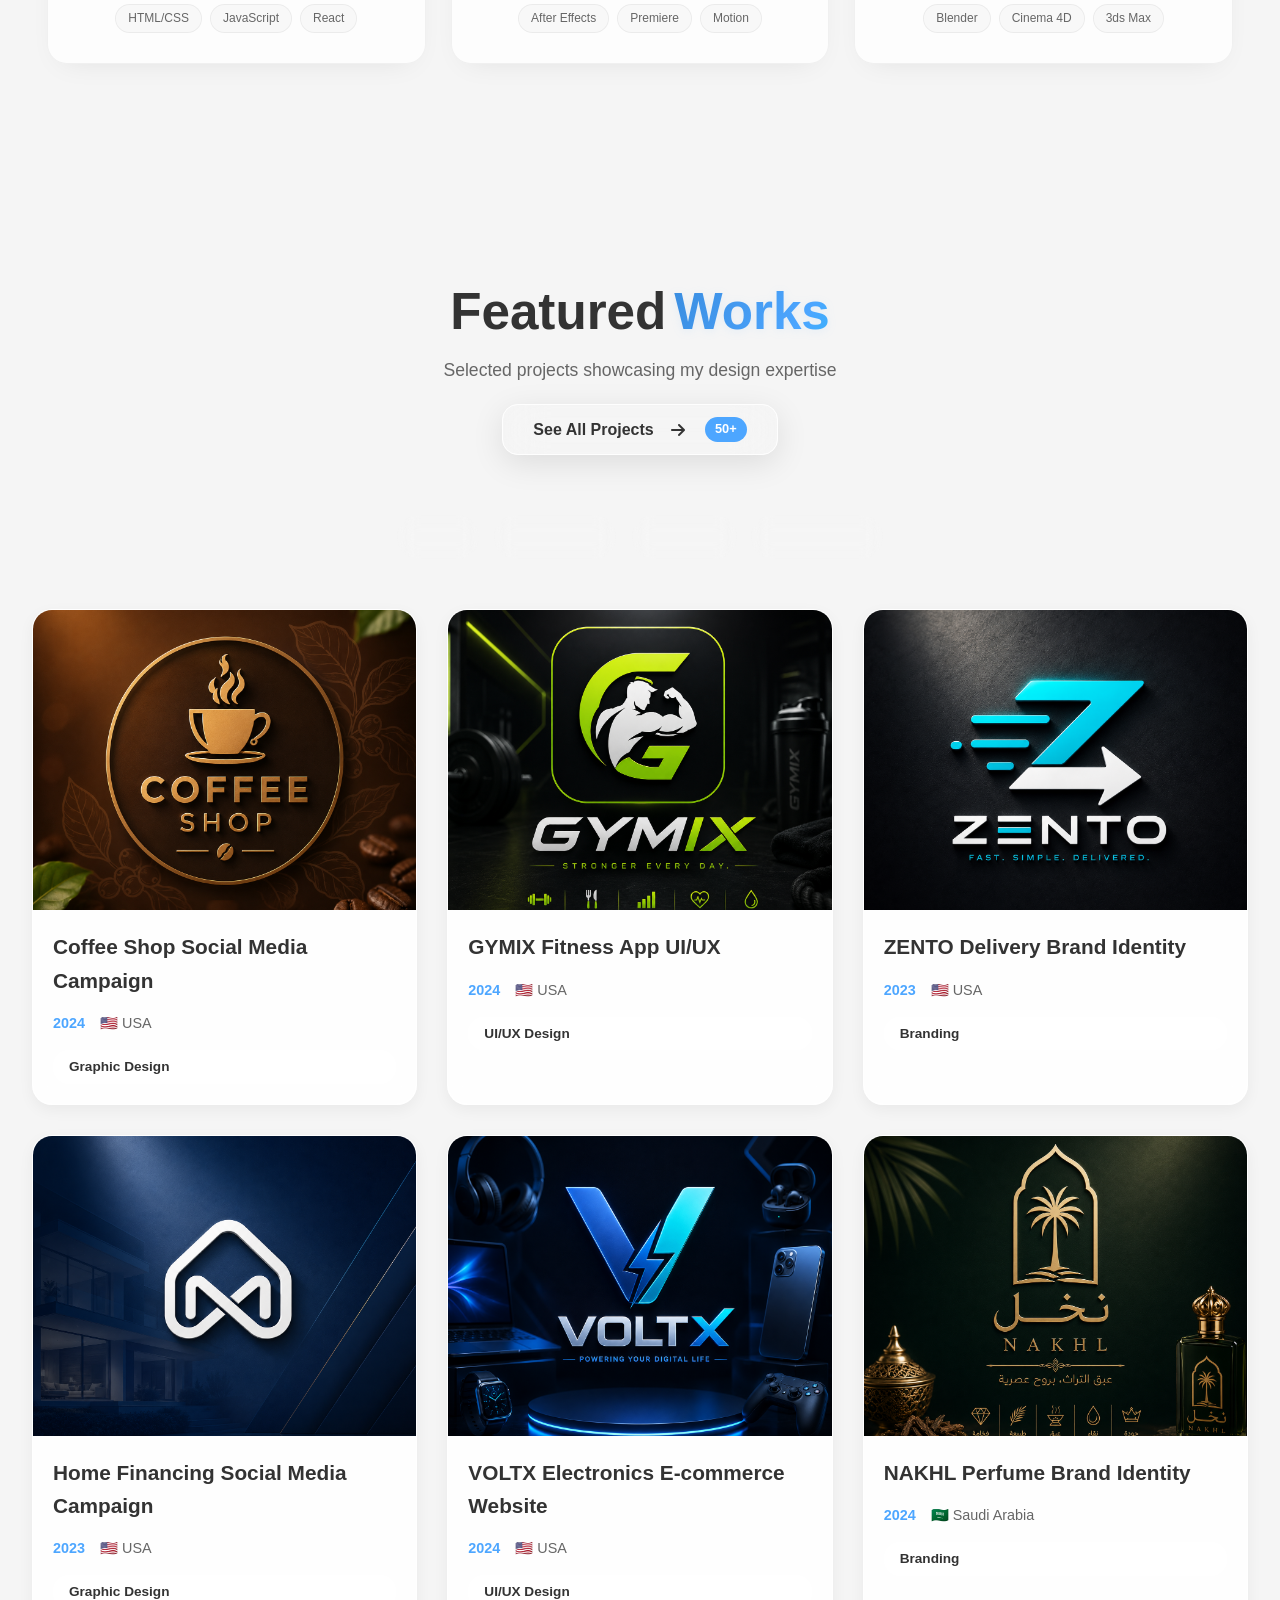
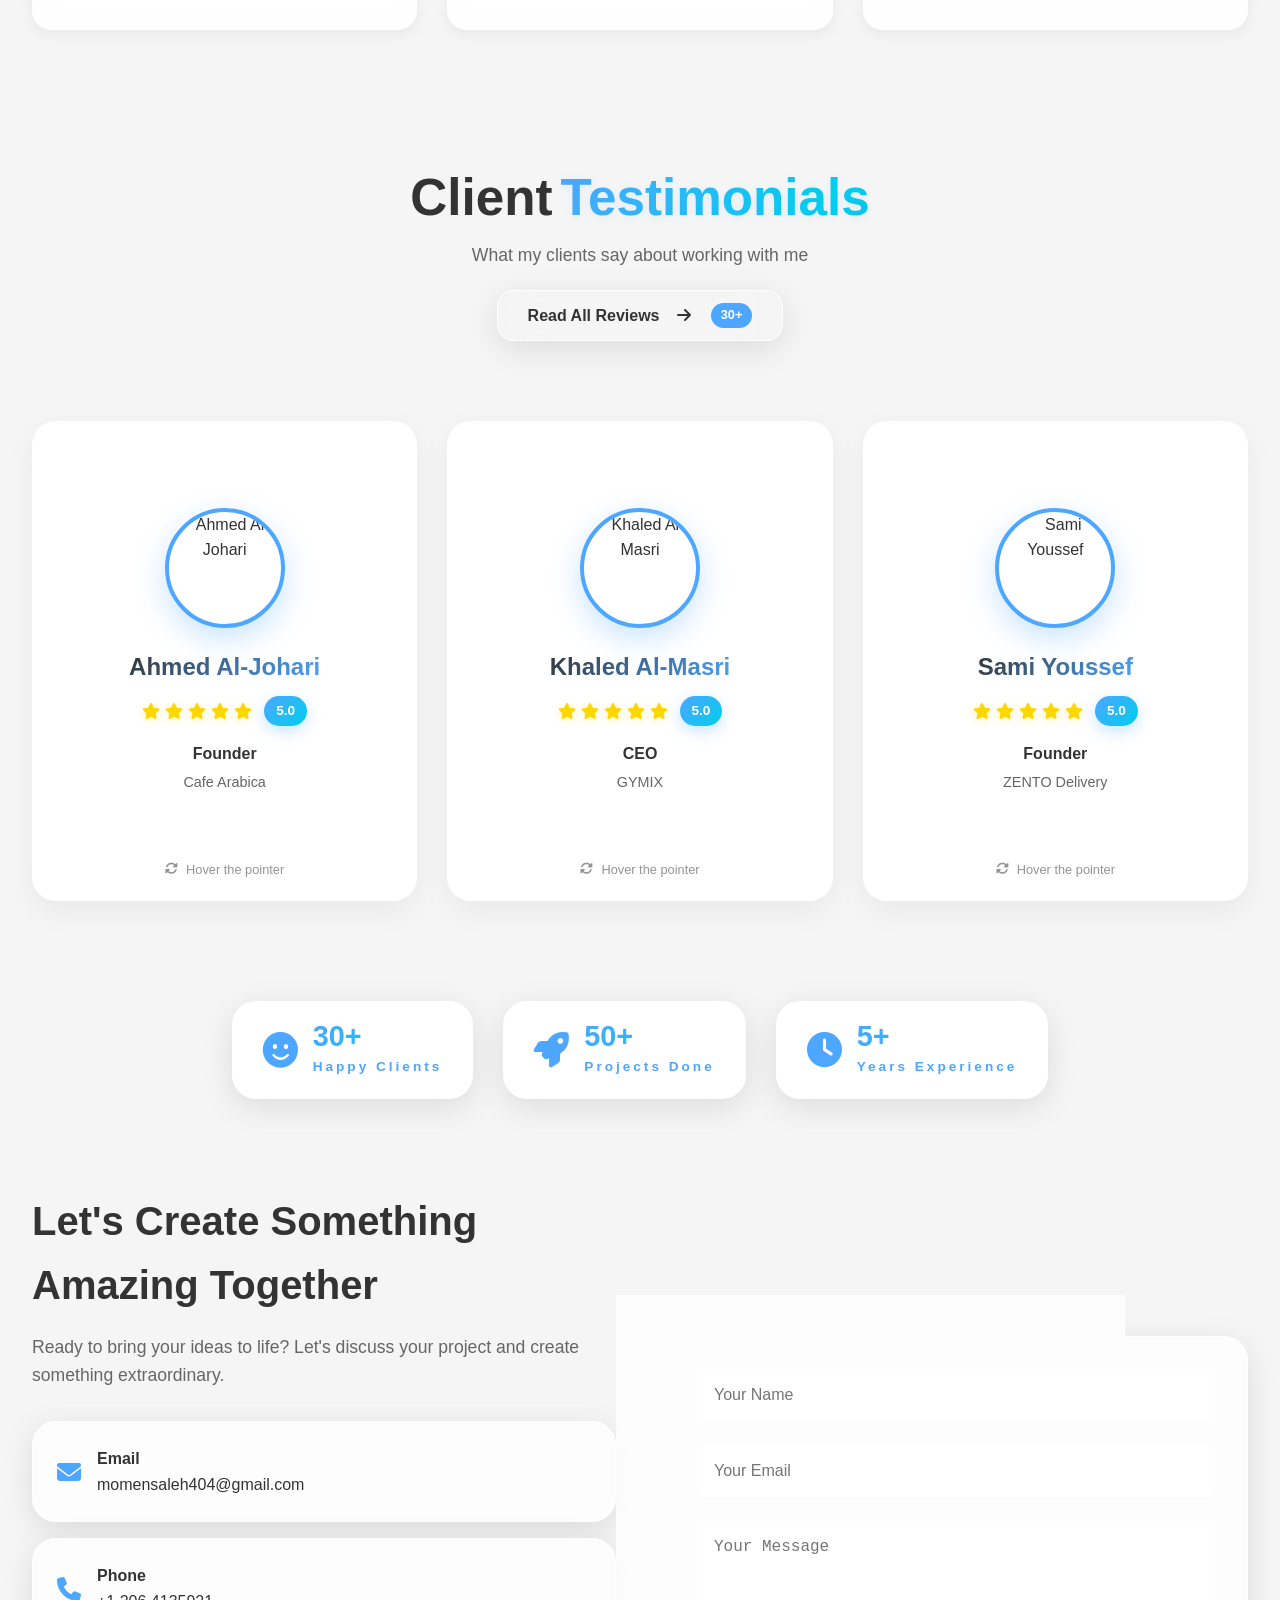
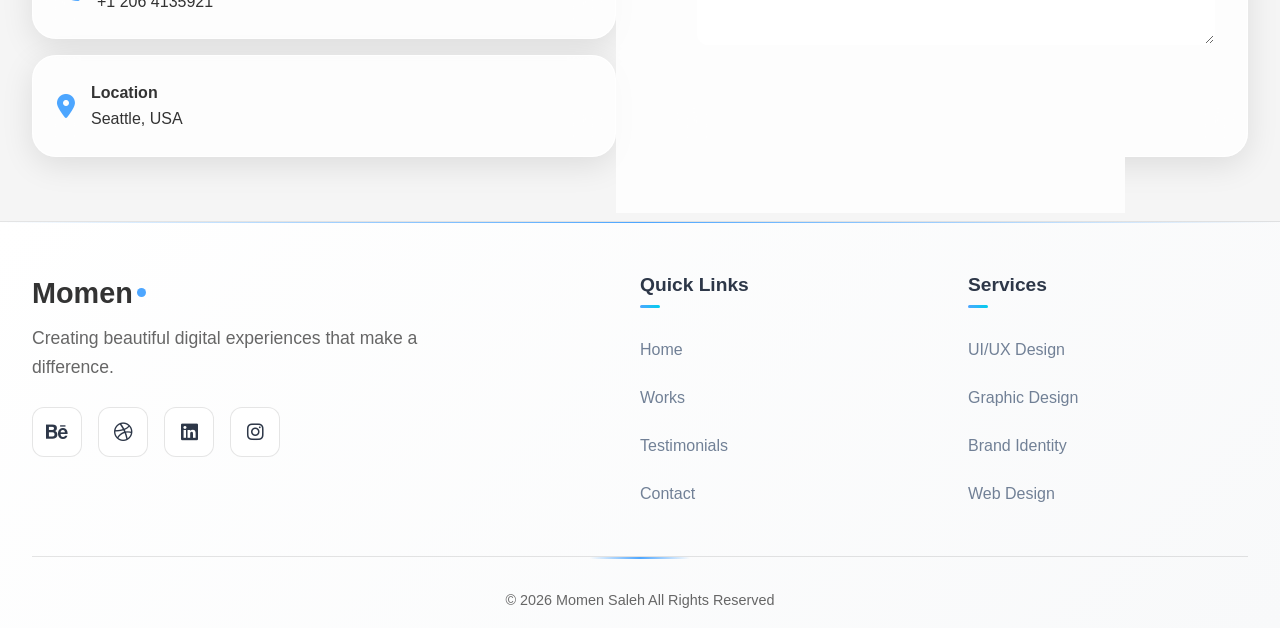
==== commit 1a6ed945: "Update index.html" ====
--- a/index.html
+++ b/index.html
@@ -17,87 +17,148 @@
     <meta name="viewport"
           content="width=device-width, initial-scale=1.0, maximum-scale=5.0, viewport-fit=cover">
 
-    <!-- Primary SEO -->
-    <title>Momen Saleh | Graphic Designer & UI/UX Designer in Seattle, USA</title>
-
-    <meta name="description"
-      content="Momen Saleh (مؤمن صالح), Graphic Designer, UI/UX Designer and Web Designer in Seattle, USA. Professional freelance graphic design, UI UX and web design services.">
-
-    <meta name="keywords"
-          content="Momen Saleh, مؤمن صالح, Momen Saleh Designer, Graphic Designer Seattle, UI UX Designer Seattle, Web Designer Seattle, Graphic Designer USA, مصمم جرافيك سياتل, مصمم واجهات مستخدم, تصميم مواقع, تصميم تطبيقات, تصميم هوية بصرية">
-
-    <meta name="author" content="Momen Saleh">
-
-    <meta name="robots"
-          content="index, follow, max-image-preview:large">
-
-    <link rel="canonical"
-          href="https://momen-portfolio.pages.dev/">
-
-    <!-- Open Graph -->
-    <meta property="og:type" content="website">
-
-    <meta property="og:site_name"
-          content="Momen Saleh Portfolio">
-
-    <meta property="og:title"
-          content="Momen Saleh | Graphic Designer & UI/UX Designer">
-
-    <meta property="og:description"
-          content="Explore the portfolio of Momen Saleh, Graphic Designer and UI/UX Designer based in Seattle, USA.">
-
-    <meta property="og:url"
-          content="https://momen-portfolio.pages.dev/">
-
-    <meta property="og:image"
-          content="https://momen-portfolio.pages.dev/4.jpg">
-
-    <meta property="og:image:alt"
-          content="Momen Saleh Graphic Designer Portfolio">
-
-    <meta property="og:locale"
-          content="en_US">
-
-    <!-- Twitter Card -->
-    <meta name="twitter:card"
-          content="summary_large_image">
-
-    <meta name="twitter:title"
-          content="Momen Saleh | Graphic Designer & UI/UX Designer">
-
-    <meta name="twitter:description"
-          content="Professional portfolio of Momen Saleh, Graphic Designer and UI/UX Designer based in Seattle, USA.">
-
-    <meta name="twitter:image"
-          content="https://momen-portfolio.pages.dev/4.jpg">
-
-    <!-- Person Structured Data -->
-    <script type="application/ld+json">
+<!-- =========================
+     PRIMARY SEO
+========================= -->
+
+<title>Momen Saleh | Graphic Designer, Branding & UI/UX Designer</title>
+
+<meta name="description"
+      content="Momen Saleh (مؤمن صالح) is a professional Graphic Designer and UI/UX Designer in Seattle, USA, specializing in graphic design, logo design, brand identity, social media design, web design and mobile app design. مصمم جرافيك، تصميم شعارات وهوية بصرية.">
+
+<meta name="keywords"
+      content="Momen Saleh, مؤمن صالح, Momen Saleh Designer, Graphic Designer, Graphic Design, Freelance Graphic Designer, Professional Graphic Designer, Graphic Designer Seattle, Graphic Designer USA, Logo Designer, Logo Design, Branding Designer, Brand Identity Designer, Social Media Designer, Social Media Design, UI UX Designer, UI Designer, UX Designer, Web Designer, Mobile App Designer, مصمم جرافيك, تصميم جرافيك, مصمم جرافيك محترف, تصميم شعارات, مصمم شعارات, تصميم هوية بصرية, مصمم هوية بصرية, تصميم سوشيال ميديا">
+
+<meta name="author" content="Momen Saleh">
+
+<meta name="robots"
+      content="index, follow, max-image-preview:large, max-snippet:-1, max-video-preview:-1">
+
+<link rel="canonical"
+      href="https://momen-portfolio.pages.dev/">
+
+<!-- Language targeting -->
+<link rel="alternate"
+      hreflang="en-us"
+      href="https://momen-portfolio.pages.dev/">
+
+<link rel="alternate"
+      hreflang="x-default"
+      href="https://momen-portfolio.pages.dev/">
+
+
+<!-- =========================
+     OPEN GRAPH
+========================= -->
+
+<meta property="og:type" content="website">
+
+<meta property="og:site_name"
+      content="Momen Saleh Design Portfolio">
+
+<meta property="og:title"
+      content="Momen Saleh | Graphic Designer, Branding & UI/UX Designer">
+
+<meta property="og:description"
+      content="Professional Graphic Designer and UI/UX Designer specializing in logo design, branding, social media design, web design and digital experiences.">
+
+<meta property="og:url"
+      content="https://momen-portfolio.pages.dev/">
+
+<meta property="og:image"
+      content="https://momen-portfolio.pages.dev/4.jpg">
+
+<meta property="og:image:alt"
+      content="Momen Saleh - Professional Graphic Designer and UI/UX Designer">
+
+<meta property="og:locale"
+      content="en_US">
+
+
+<!-- =========================
+     TWITTER / X
+========================= -->
+
+<meta name="twitter:card"
+      content="summary_large_image">
+
+<meta name="twitter:title"
+      content="Momen Saleh | Graphic Designer, Branding & UI/UX Designer">
+
+<meta name="twitter:description"
+      content="Portfolio of Momen Saleh, professional Graphic Designer, Branding Designer and UI/UX Designer.">
+
+<meta name="twitter:image"
+      content="https://momen-portfolio.pages.dev/4.jpg">
+
+
+<!-- =========================
+     STRUCTURED DATA
+========================= -->
+
+<script type="application/ld+json">
+{
+  "@context": "https://schema.org",
+  "@graph": [
     {
-        "@context": "https://schema.org",
-        "@type": "Person",
-        "name": "Momen Saleh",
-        "alternateName": "مؤمن صالح",
-        "url": "https://momen-portfolio.pages.dev/",
-        "image": "https://momen-portfolio.pages.dev/4.jpg",
-        "jobTitle": "Graphic Designer and UI/UX Designer",
-        "description": "Graphic Designer and UI/UX Designer based in Seattle, USA, specializing in branding, social media design, websites and mobile application interfaces.",
-        "address": {
-            "@type": "PostalAddress",
-            "addressLocality": "Seattle",
-            "addressCountry": "US"
-        },
-        "knowsAbout": [
-            "Graphic Design",
-            "UI Design",
-            "UX Design",
-            "Web Design",
-            "Branding",
-            "Social Media Design",
-            "Mobile App Design"
-        ]
+      "@type": "Person",
+      "@id": "https://momen-portfolio.pages.dev/#momen-saleh",
+      "name": "Momen Saleh",
+      "alternateName": [
+        "مؤمن صالح",
+        "Momen Saleh Designer",
+        "Momen Graphic Designer"
+      ],
+      "url": "https://momen-portfolio.pages.dev/",
+      "image": "https://momen-portfolio.pages.dev/4.jpg",
+      "jobTitle": [
+        "Graphic Designer",
+        "UI/UX Designer",
+        "Brand Identity Designer"
+      ],
+      "description": "Momen Saleh is a professional Graphic Designer and UI/UX Designer based in Seattle, USA, specializing in graphic design, branding, logo design, social media design, web design and mobile application interfaces.",
+      "address": {
+        "@type": "PostalAddress",
+        "addressLocality": "Seattle",
+        "addressRegion": "WA",
+        "addressCountry": "US"
+      },
+      "knowsAbout": [
+        "Graphic Design",
+        "Graphic Designer",
+        "Logo Design",
+        "Logo Designer",
+        "Brand Identity",
+        "Branding",
+        "Social Media Design",
+        "UI Design",
+        "UX Design",
+        "UI/UX Design",
+        "Web Design",
+        "Mobile App Design",
+        "Motion Design",
+        "3D Design",
+        "تصميم جرافيك",
+        "مصمم جرافيك",
+        "تصميم شعارات",
+        "تصميم هوية بصرية",
+        "تصميم سوشيال ميديا"
+      ]
+    },
+    {
+      "@type": "WebSite",
+      "@id": "https://momen-portfolio.pages.dev/#website",
+      "url": "https://momen-portfolio.pages.dev/",
+      "name": "Momen Saleh Design Portfolio",
+      "alternateName": "Momen Saleh Graphic Designer",
+      "inLanguage": "en-US",
+      "about": {
+        "@id": "https://momen-portfolio.pages.dev/#momen-saleh"
+      }
     }
-    </script>
+  ]
+}
+</script>
 
     <!-- Main CSS -->
     <link rel="stylesheet"
@@ -153,17 +214,17 @@
                 <div class="hero-badge glass-effect">
                     <span>🎨 Creative Designer</span>
                 </div>
-                <h1 class="hero-title" style="font-family: var(--font-primary); font-weight: 800; line-height: 1.2;">
-                    <span class="title-line">
-                        <span class="title-light">Unleashing Creativity Through</span>
-                    </span>
-                    <span class="title-line">
-                        <span class="title-gradient">Innovative Design</span>
-                    </span>
-                </h1>
-                <p class="hero-description">
-                    I'm <strong>Momen Saleh</strong>, a passionate Graphic & UX/UI Designer driven by creativity and vision. I turn ideas into experiences that inspire let's make something amazing together
-                </p>
+               <h1 class="hero-title" style="font-family: var(--font-primary); font-weight: 800; line-height: 1.2;">
+    <span class="title-line">
+        <span class="title-light">Momen Saleh — Professional</span>
+    </span>
+    <span class="title-line">
+        <span class="title-gradient">Graphic & UI/UX Designer</span>
+    </span>
+</h1>
+               <p class="hero-description">
+    I'm <strong>Momen Saleh</strong>, a professional Graphic Designer & UI/UX Designer specializing in branding, logo design, social media design, web design and creative digital experiences.
+</p>
                 <div class="hero-actions">
                     <a href="#works" class="btn btn-primary glass-effect" data-magnetic="true">
                         <span>View My Work</span>
@@ -192,7 +253,9 @@
             <div class="hero-visual">
                 <div class="profile-card glass-effect">
                     <div class="profile-image">
-                        <img src="4.jpg" alt="Momen Saleh">
+                        <img src="4.jpg"
+     alt="Momen Saleh - Graphic Designer and UI UX Designer in Seattle"
+     title="Momen Saleh Graphic Designer">
                         <div class="image-overlay"></div>
                     </div>
                     <div class="profile-info">
@@ -407,7 +470,9 @@
             <!-- Project 1 - Coffee Shop -->
             <div class="project-card graphic" data-category="graphic" onclick="window.location.href='project-details.html?id=1'">
                 <div class="project-image">
-                    <img src="caffe/222.png" alt="Coffee Shop">
+                    <img src="caffe/222.png"
+     alt="Coffee Shop Social Media Graphic Design by Momen Saleh"
+     loading="lazy">
                     <div class="project-overlay">
                         <button class="view-btn" onclick="event.stopPropagation(); window.location.href='project-details.html?id=1'">
                             <i class="fas fa-eye"></i>
@@ -427,7 +492,9 @@
             <!-- Project 2 - GYMIX -->
             <div class="project-card ui" data-category="ui" onclick="window.location.href='project-details.html?id=2'">
                 <div class="project-image">
-                    <img src="projet04/011.png" alt="GYMIX">
+                   <img src="projet04/011.png"
+     alt="GYMIX Fitness App UI UX Design by Momen Saleh"
+     loading="lazy">
                     <div class="project-overlay">
                         <button class="view-btn" onclick="event.stopPropagation(); window.location.href='project-details.html?id=2'">
                             <i class="fas fa-eye"></i>
@@ -447,7 +514,9 @@
             <!-- Project 3 - ZENTO -->
             <div class="project-card branding" data-category="branding" onclick="window.location.href='project-details.html?id=3'">
                 <div class="project-image">
-                    <img src="projet06/011.png" alt="ZENTO">
+                   <img src="projet06/011.png"
+     alt="ZENTO Brand Identity and Branding Design by Momen Saleh"
+     loading="lazy">
                     <div class="project-overlay">
                         <button class="view-btn" onclick="event.stopPropagation(); window.location.href='project-details.html?id=3'">
                             <i class="fas fa-eye"></i>
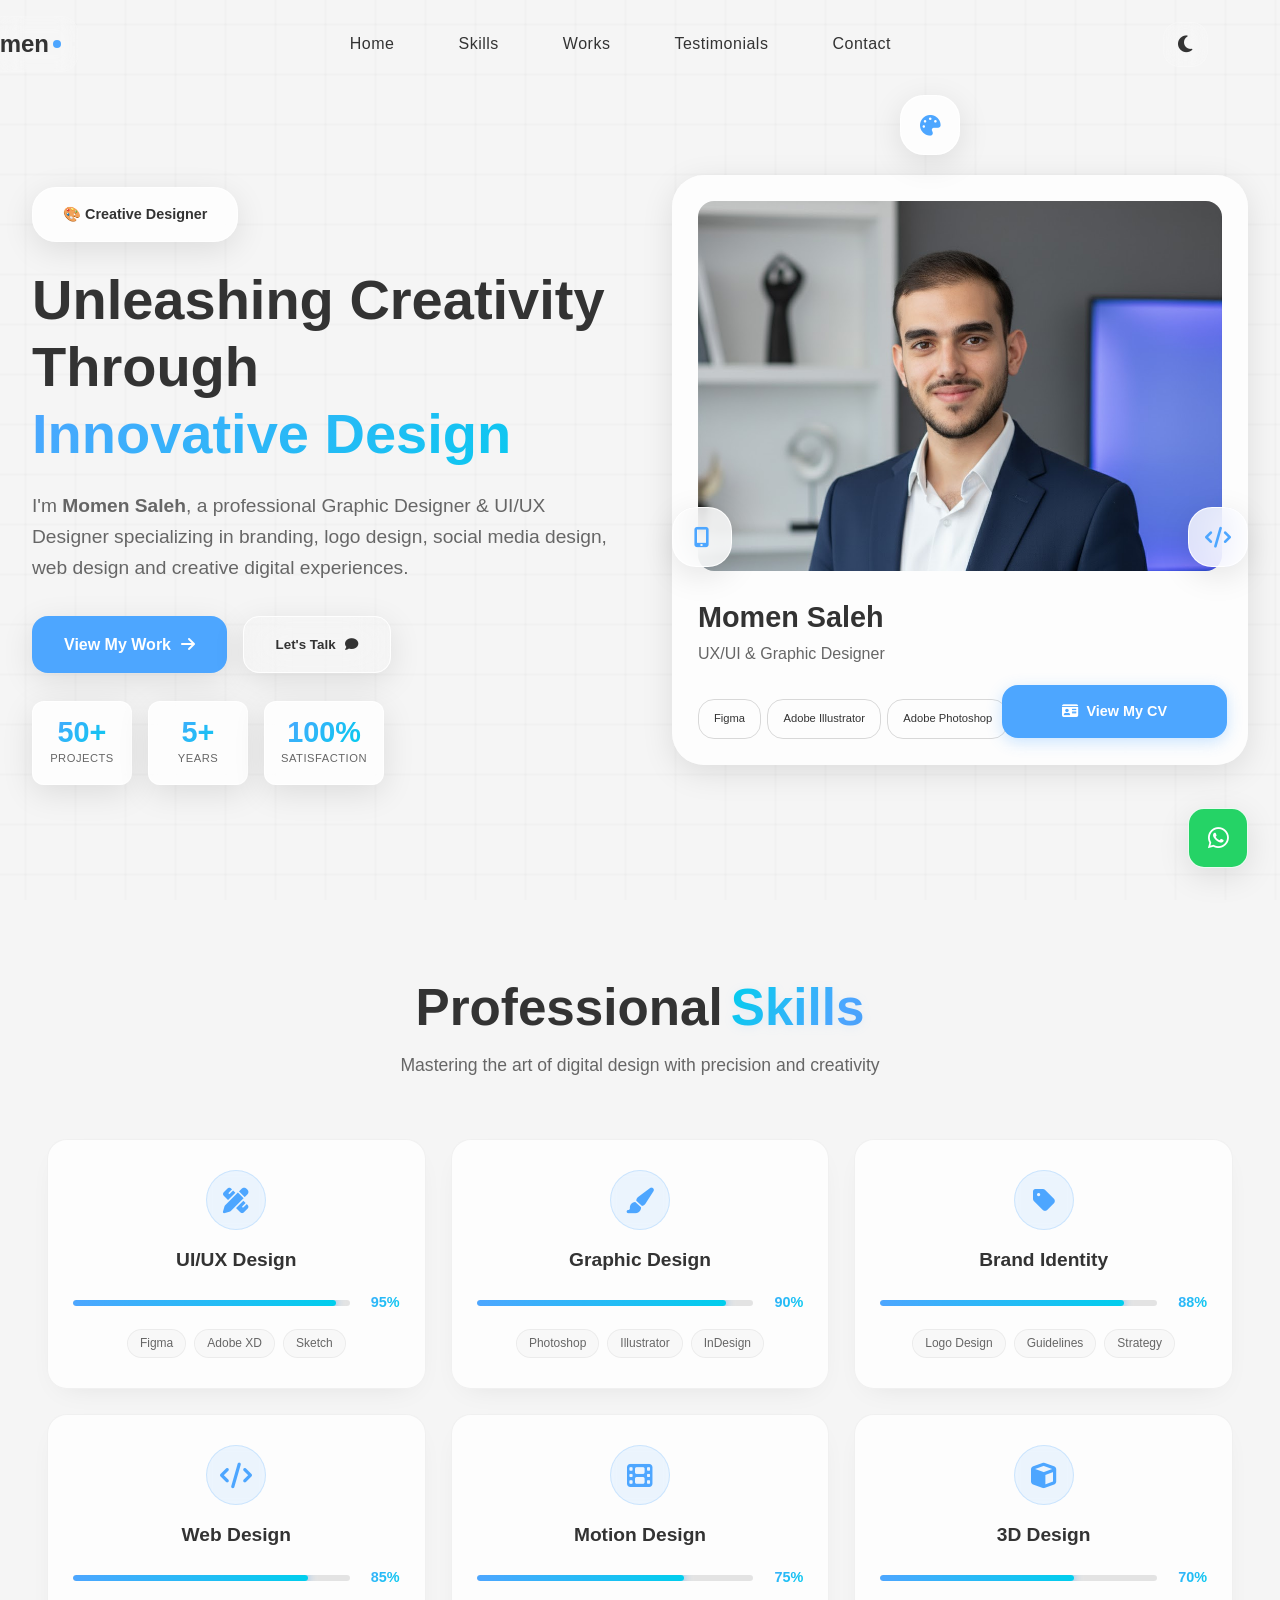
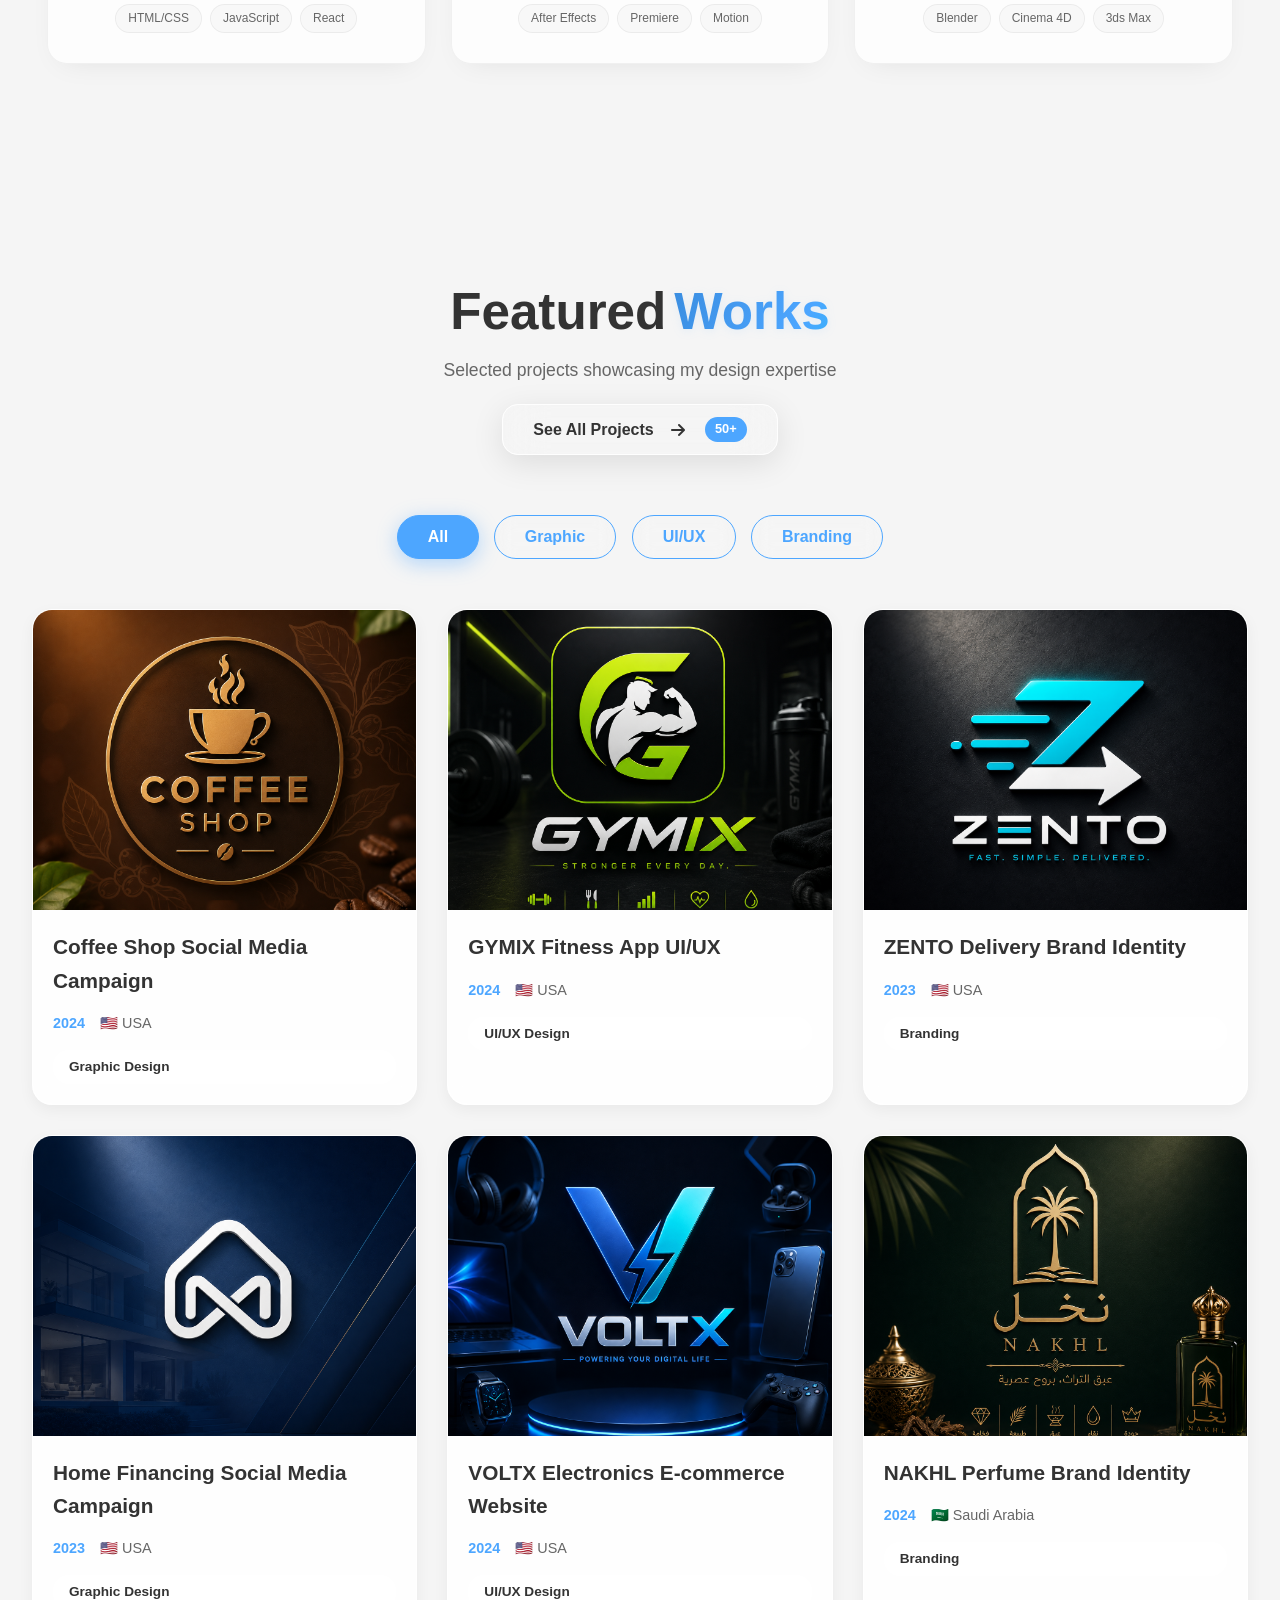
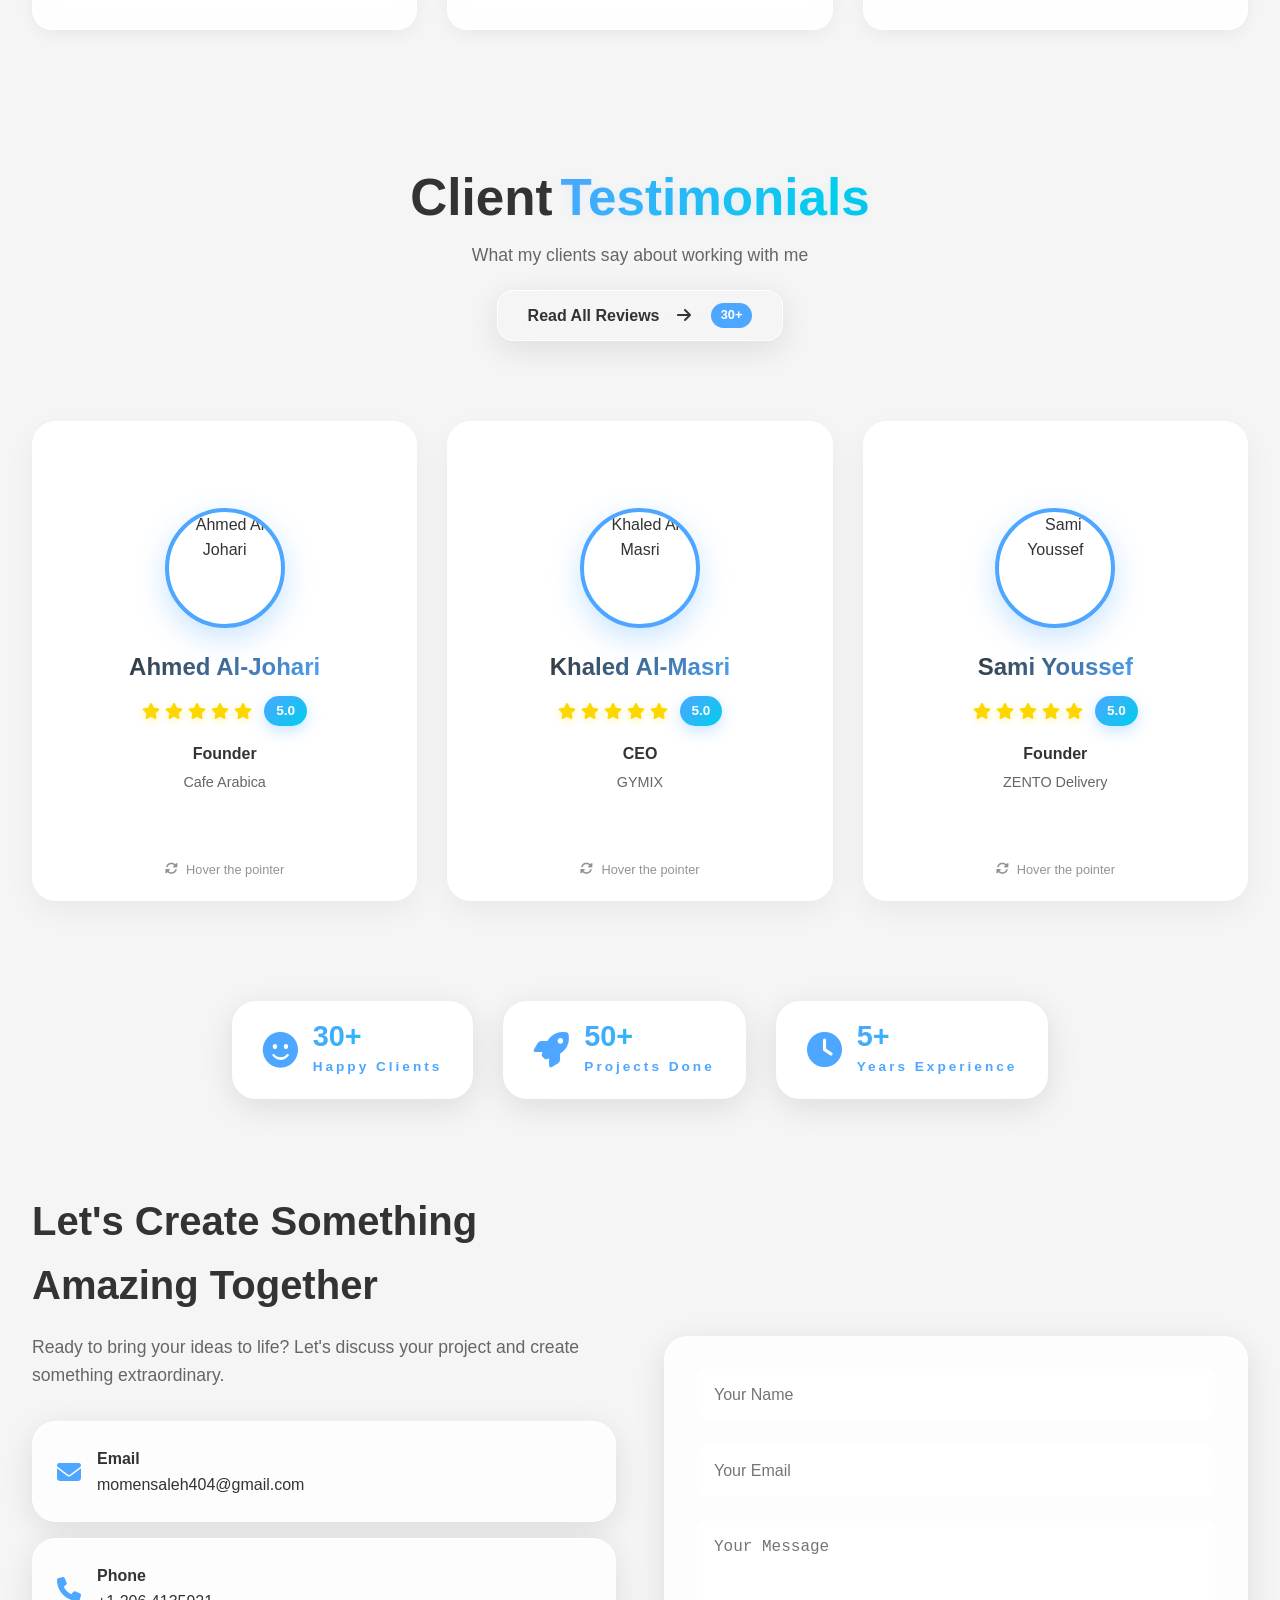
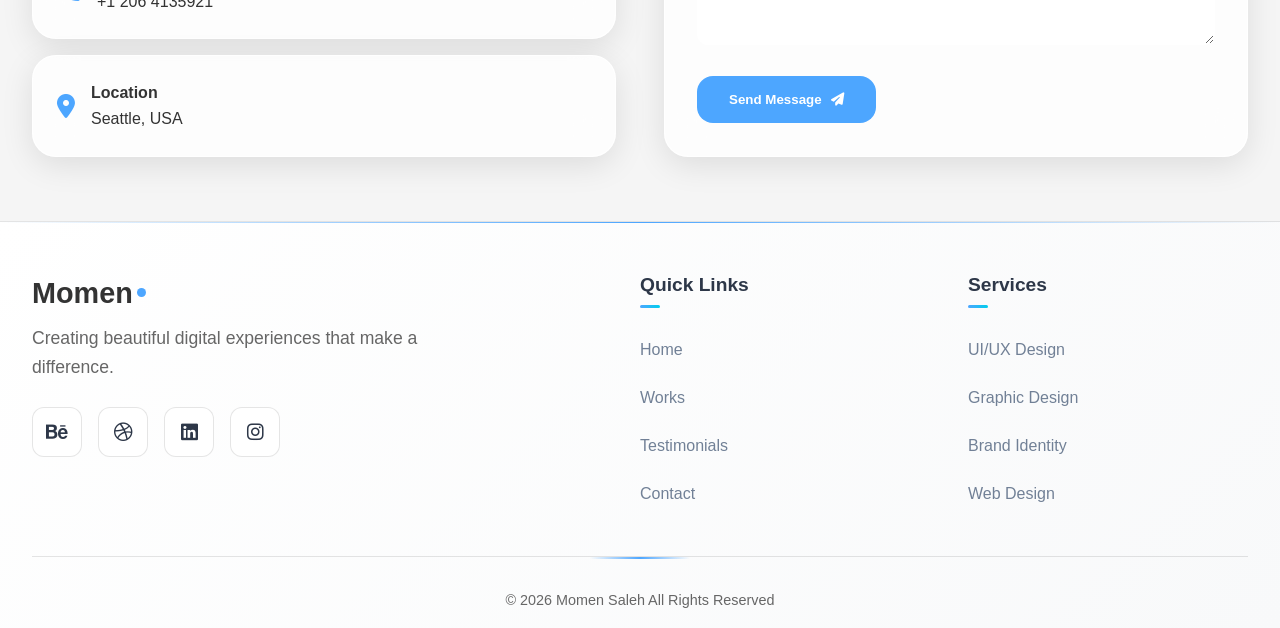
==== commit 58430ad3: "Update index.html" ====
--- a/index.html
+++ b/index.html
@@ -214,15 +214,15 @@
                 <div class="hero-badge glass-effect">
                     <span>🎨 Creative Designer</span>
                 </div>
-               <h1 class="hero-title" style="font-family: var(--font-primary); font-weight: 800; line-height: 1.2;">
+   <h1 class="hero-title" style="font-family: var(--font-primary); font-weight: 800; line-height: 1.2;">
     <span class="title-line">
-        <span class="title-light">Momen Saleh — Professional</span>
+        <span class="title-light">Unleashing Creativity Through</span>
     </span>
     <span class="title-line">
-        <span class="title-gradient">Graphic & UI/UX Designer</span>
+        <span class="title-gradient">Innovative Design</span>
     </span>
 </h1>
-               <p class="hero-description">
+   <p class="hero-description">
     I'm <strong>Momen Saleh</strong>, a professional Graphic Designer & UI/UX Designer specializing in branding, logo design, social media design, web design and creative digital experiences.
 </p>
                 <div class="hero-actions">
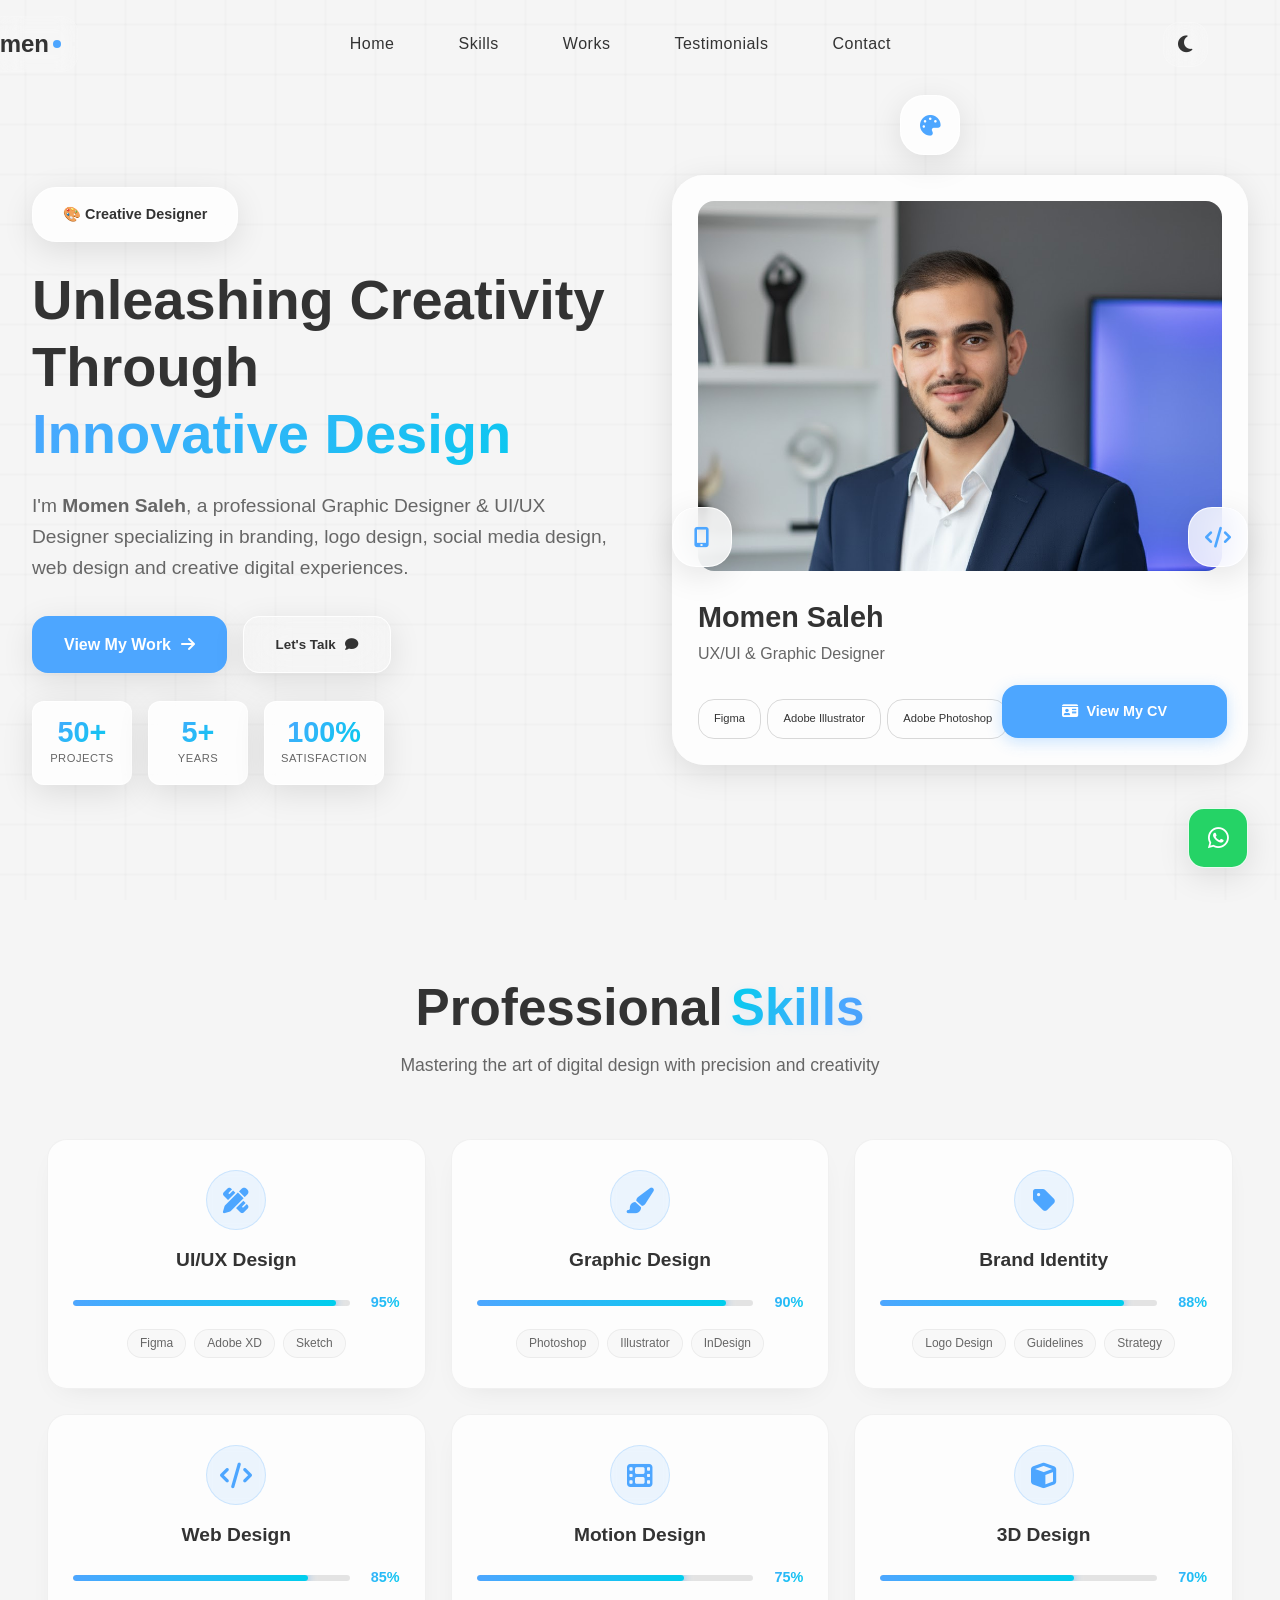
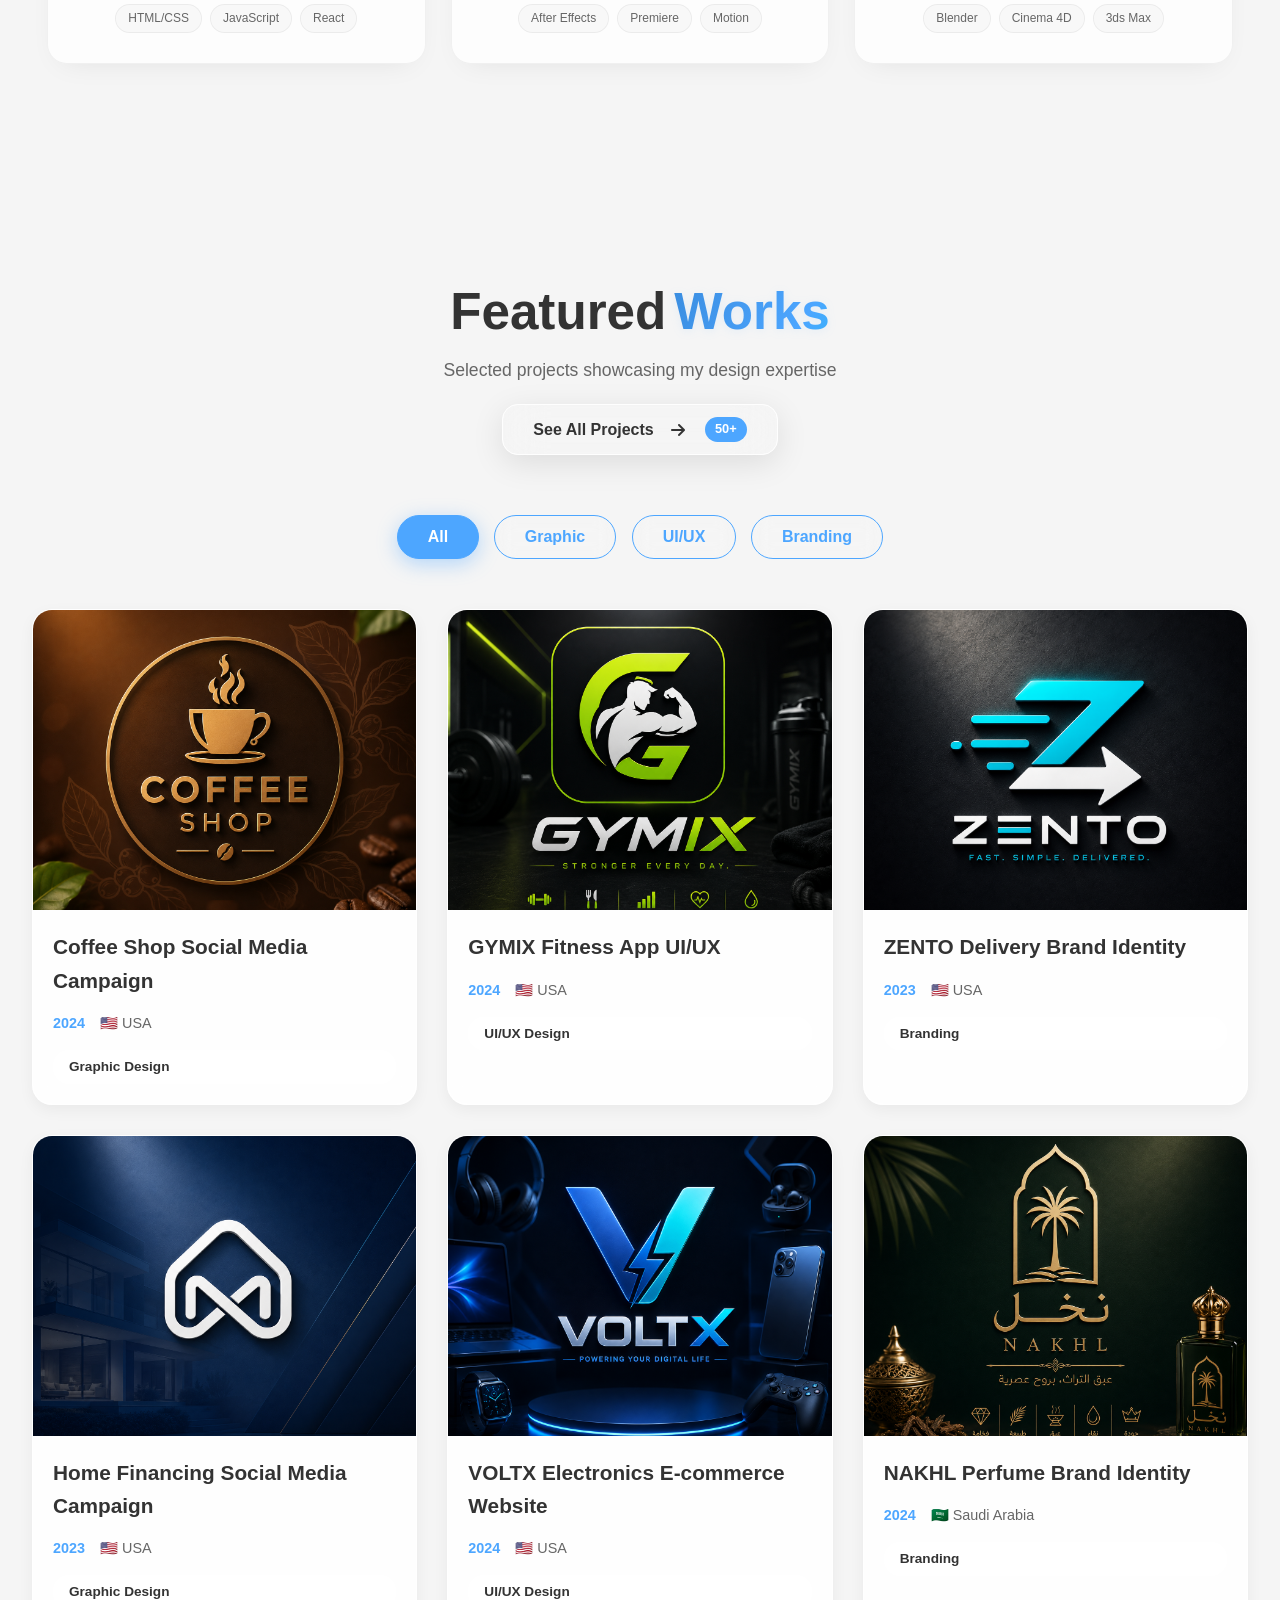
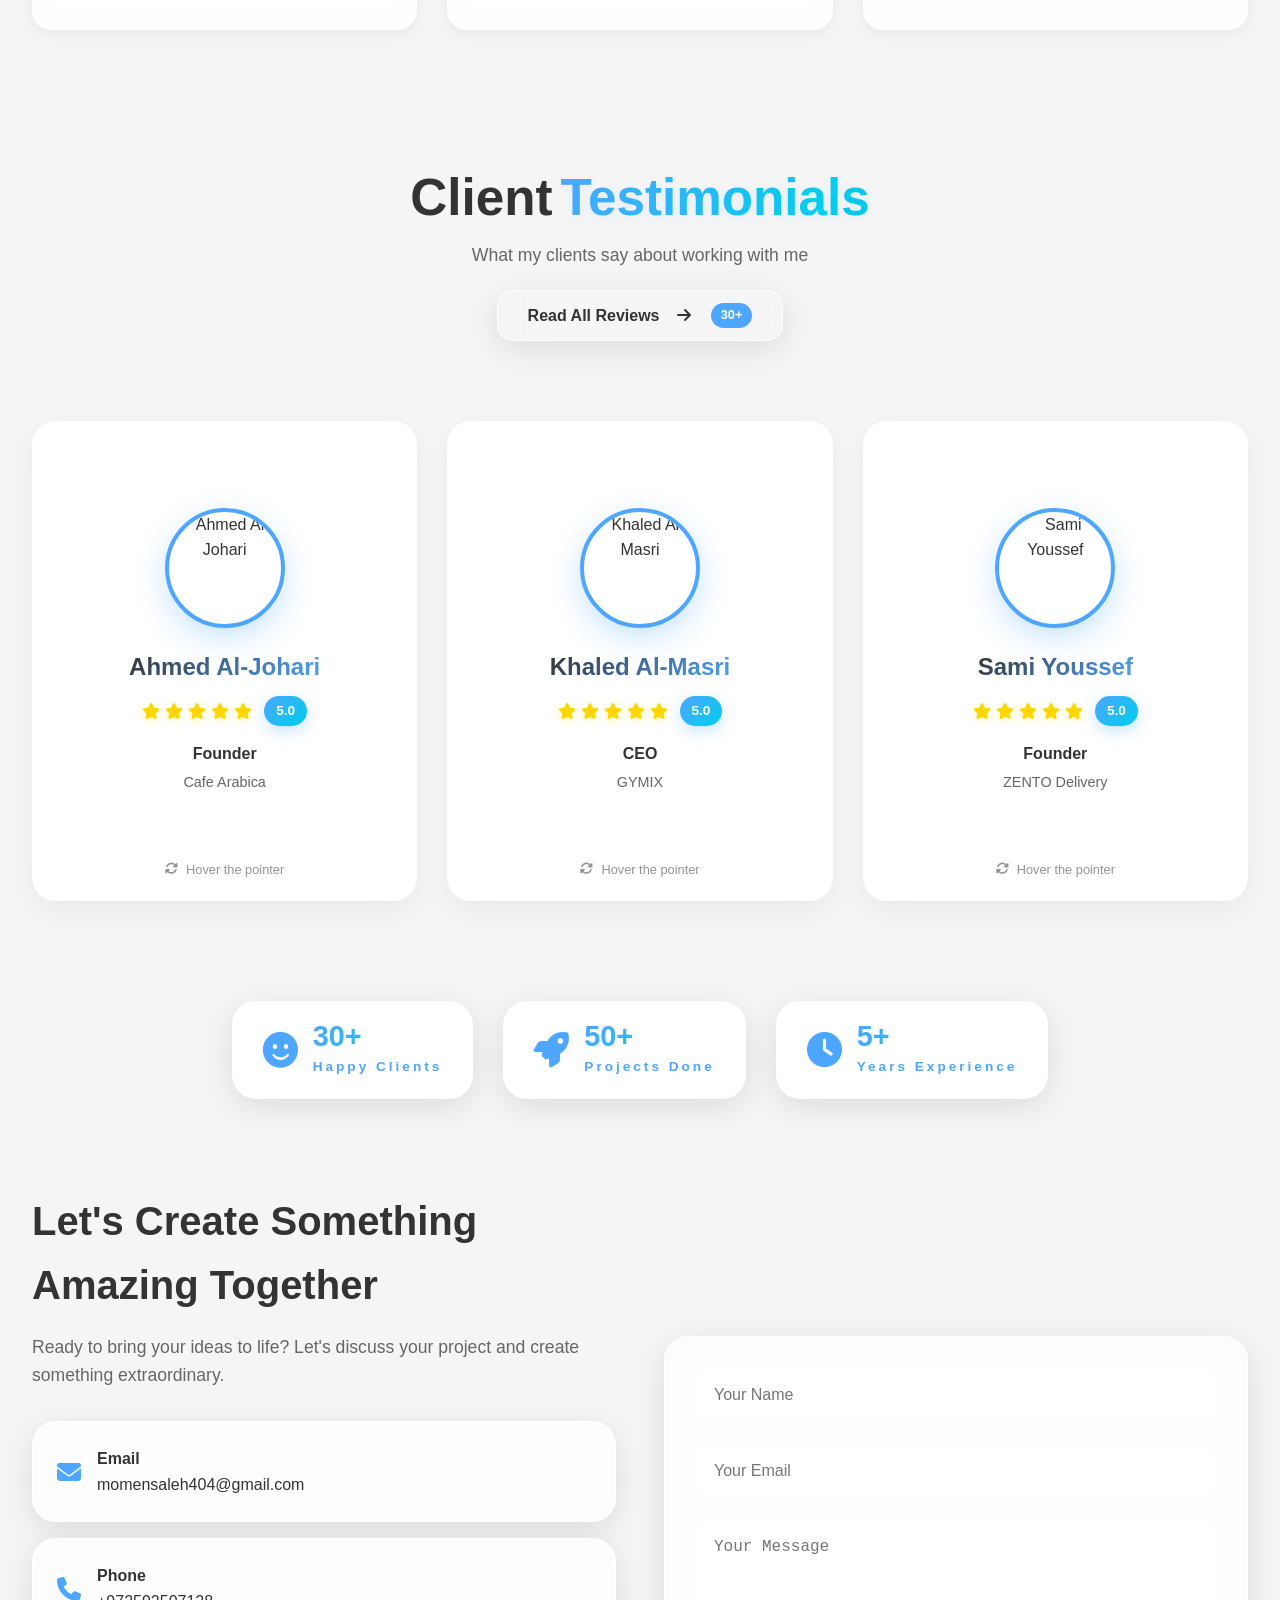
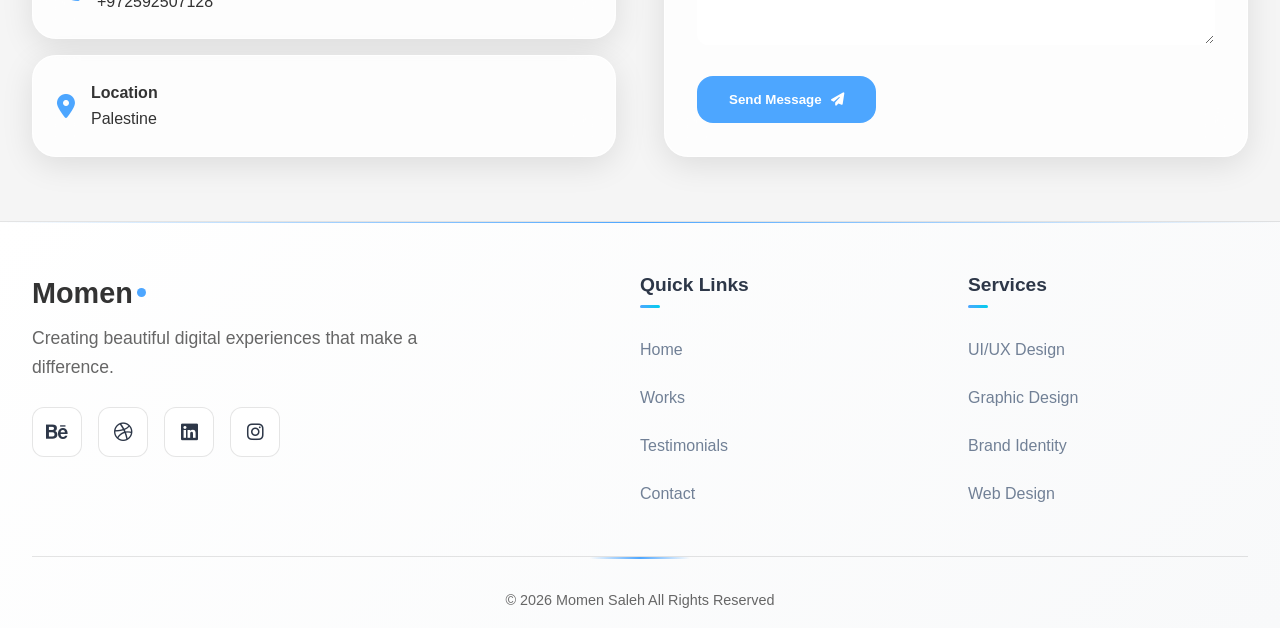
==== commit cb8e124b: "Update index.html" ====
--- a/index.html
+++ b/index.html
@@ -24,8 +24,7 @@
 <title>Momen Saleh | Graphic Designer, Branding & UI/UX Designer</title>
 
 <meta name="description"
-      content="Momen Saleh (مؤمن صالح) is a professional Graphic Designer and UI/UX Designer in Seattle, USA, specializing in graphic design, logo design, brand identity, social media design, web design and mobile app design. مصمم جرافيك، تصميم شعارات وهوية بصرية.">
-
+content="Momen Saleh (مؤمن صالح) is a professional Graphic Designer and UI/UX Designer in Palestine, specializing in graphic design, logo design, brand identity, social media design, web design and mobile app design. مصمم جرافيك، تصميم شعارات وهوية بصرية."
 <meta name="keywords"
       content="Momen Saleh, مؤمن صالح, Momen Saleh Designer, Graphic Designer, Graphic Design, Freelance Graphic Designer, Professional Graphic Designer, Graphic Designer Seattle, Graphic Designer USA, Logo Designer, Logo Design, Branding Designer, Brand Identity Designer, Social Media Designer, Social Media Design, UI UX Designer, UI Designer, UX Designer, Web Designer, Mobile App Designer, مصمم جرافيك, تصميم جرافيك, مصمم جرافيك محترف, تصميم شعارات, مصمم شعارات, تصميم هوية بصرية, مصمم هوية بصرية, تصميم سوشيال ميديا">
 
@@ -777,14 +776,14 @@
                             <i class="fas fa-phone"></i>
                             <div>
                                 <h4>Phone</h4>
-                                <p>+1 206 4135921</p>
+                                <p>+972592507128</p>
                             </div>
                         </div>
                         <div class="contact-method glass-effect">
                             <i class="fas fa-map-marker-alt"></i>
                             <div>
                                 <h4>Location</h4>
-                                <p>Seattle, USA</p>
+                                <p>Palestine</p>
                             </div>
                         </div>
                     </div>
@@ -855,7 +854,7 @@
     </footer>
 
     <!-- WhatsApp Float -->
-    <a href="https://wa.me/12064135921" class="whatsapp-float glass-effect" target="_blank">
+    <a href="https://wa.me/972592507128" class="whatsapp-float glass-effect" target="_blank">
         <i class="fab fa-whatsapp"></i>
     </a>
 
